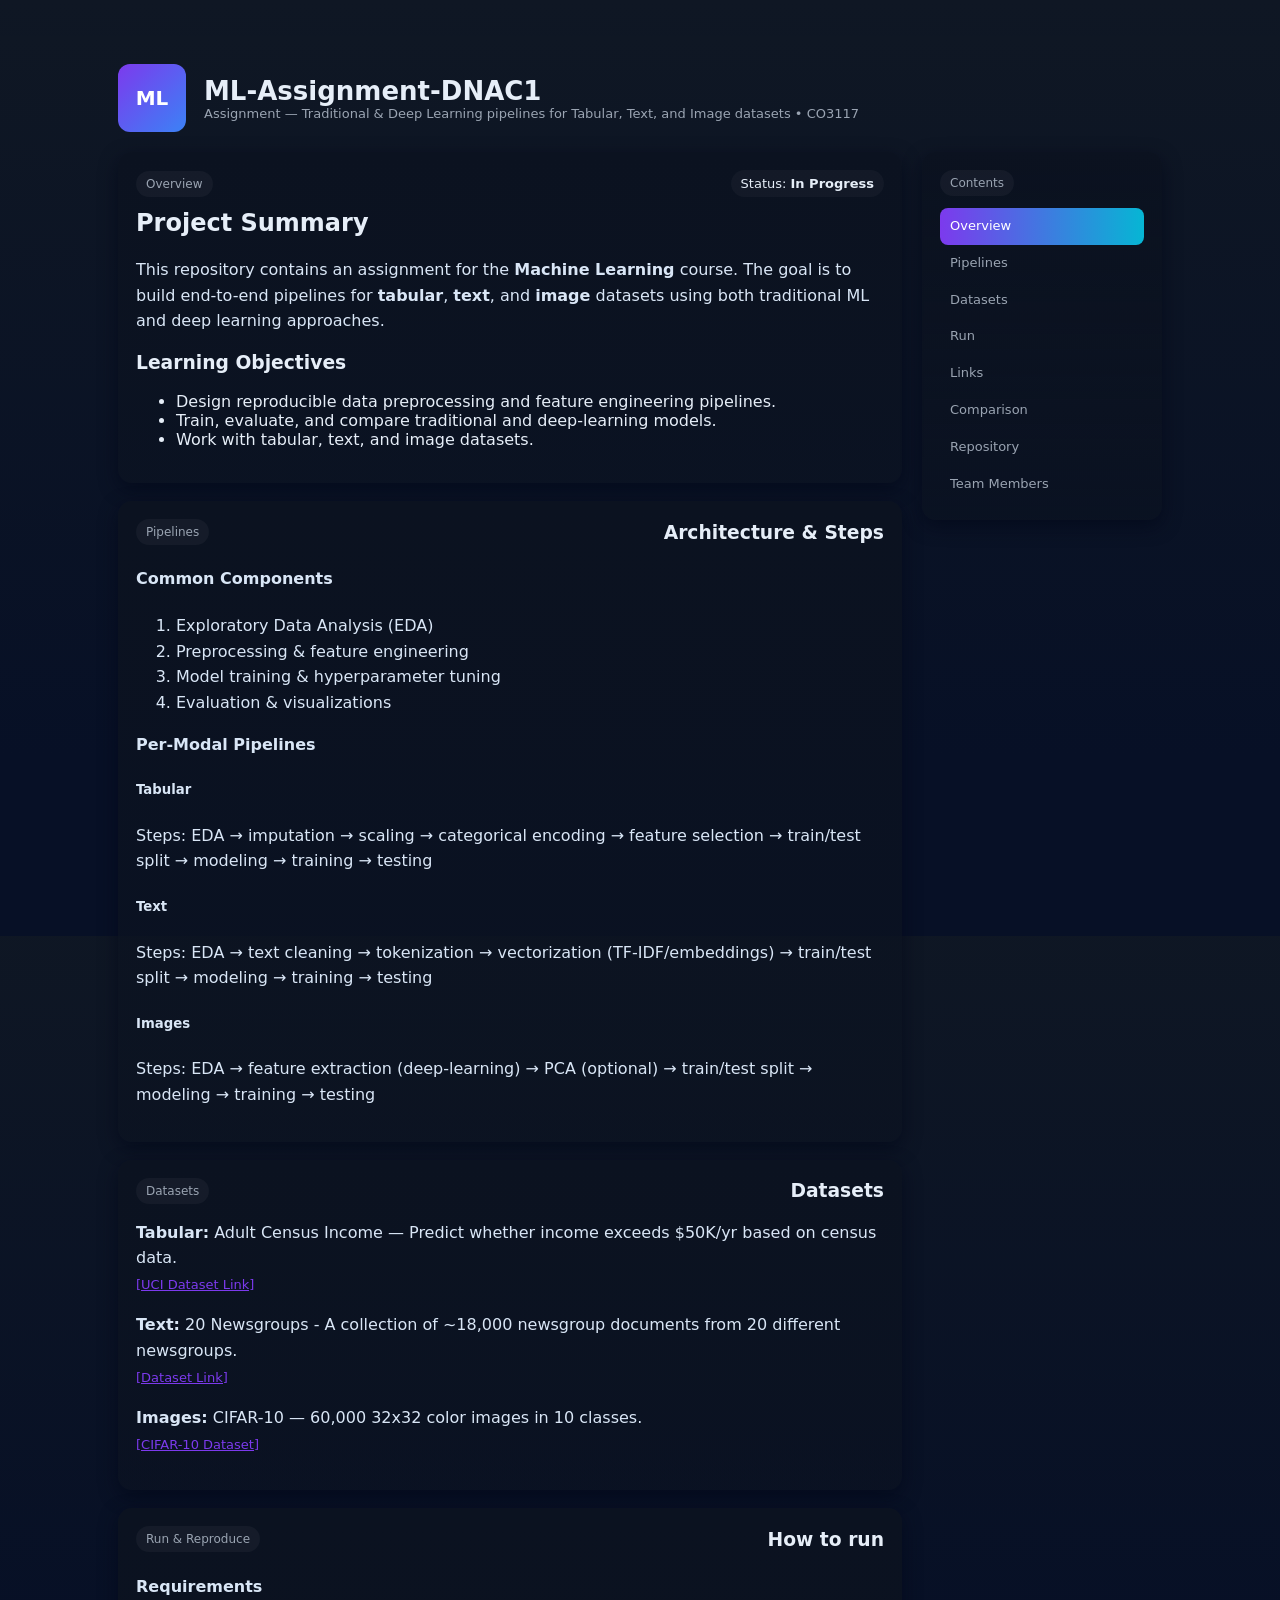
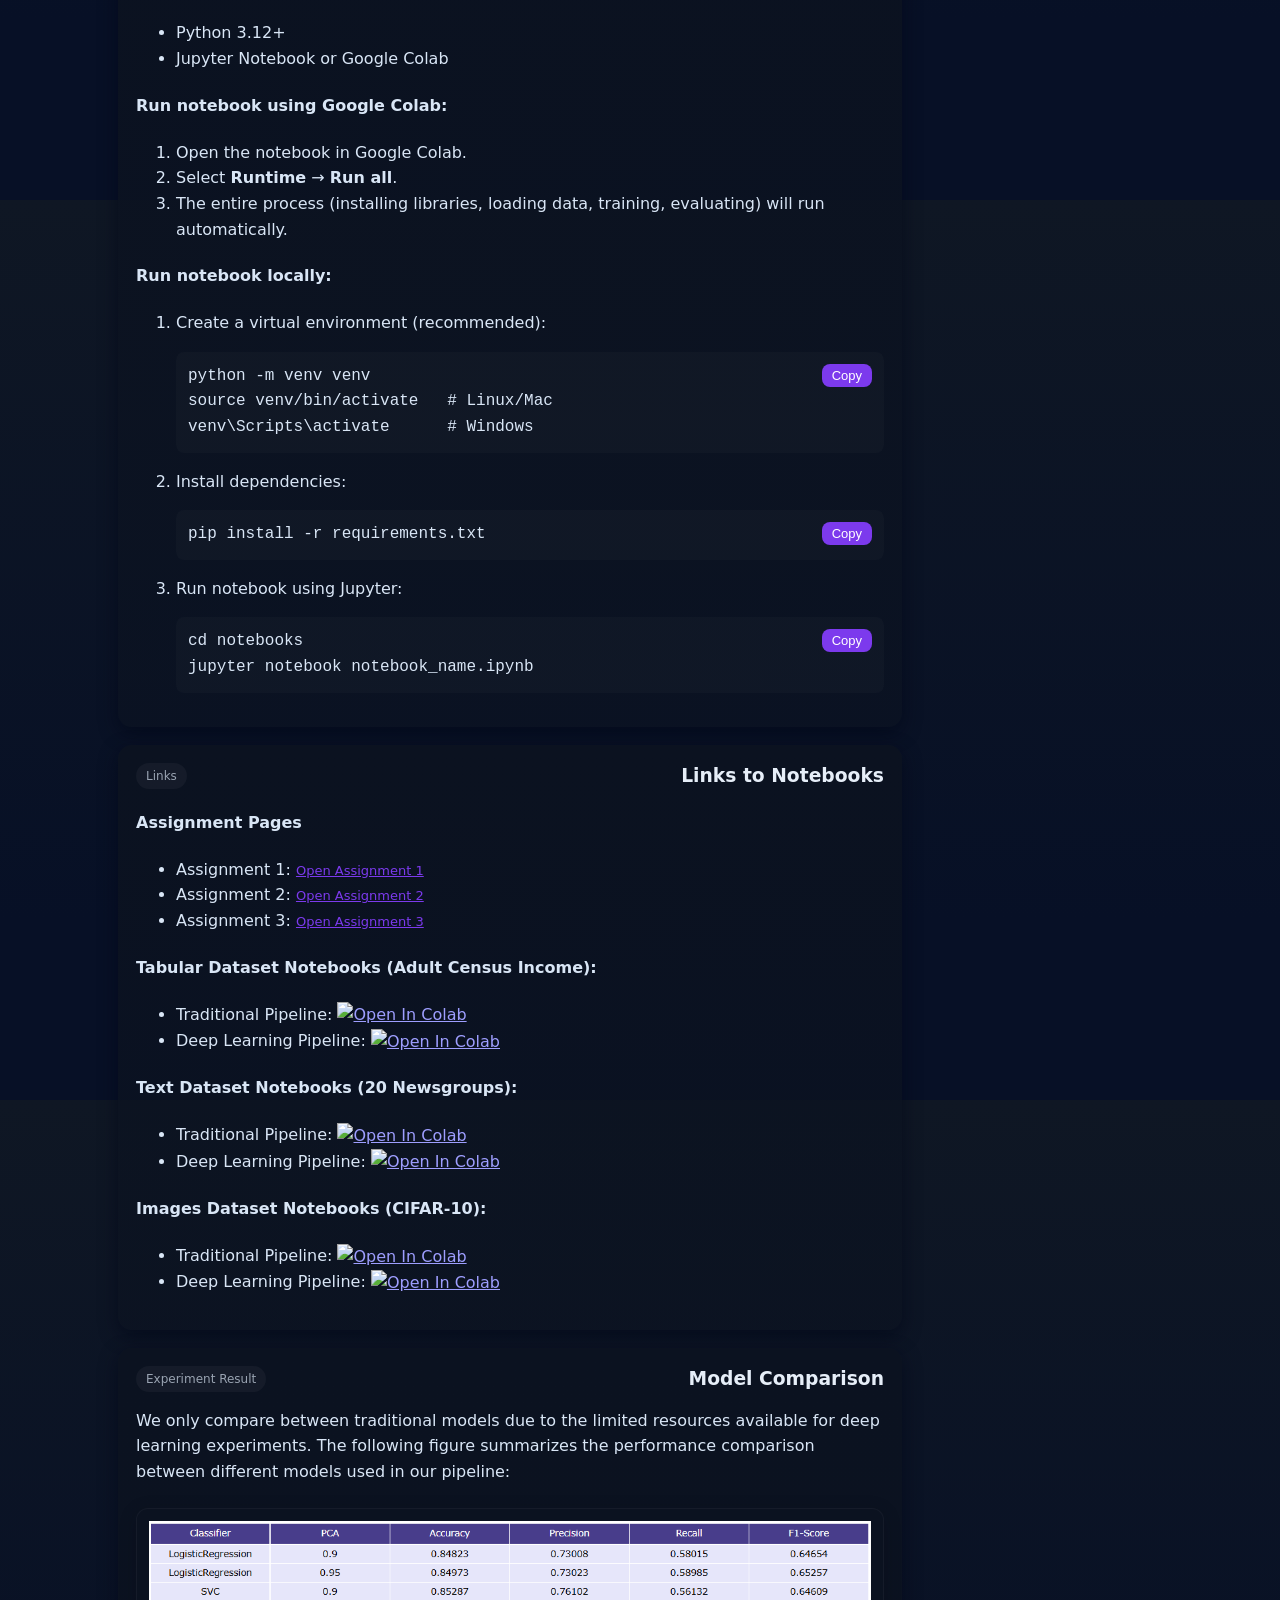
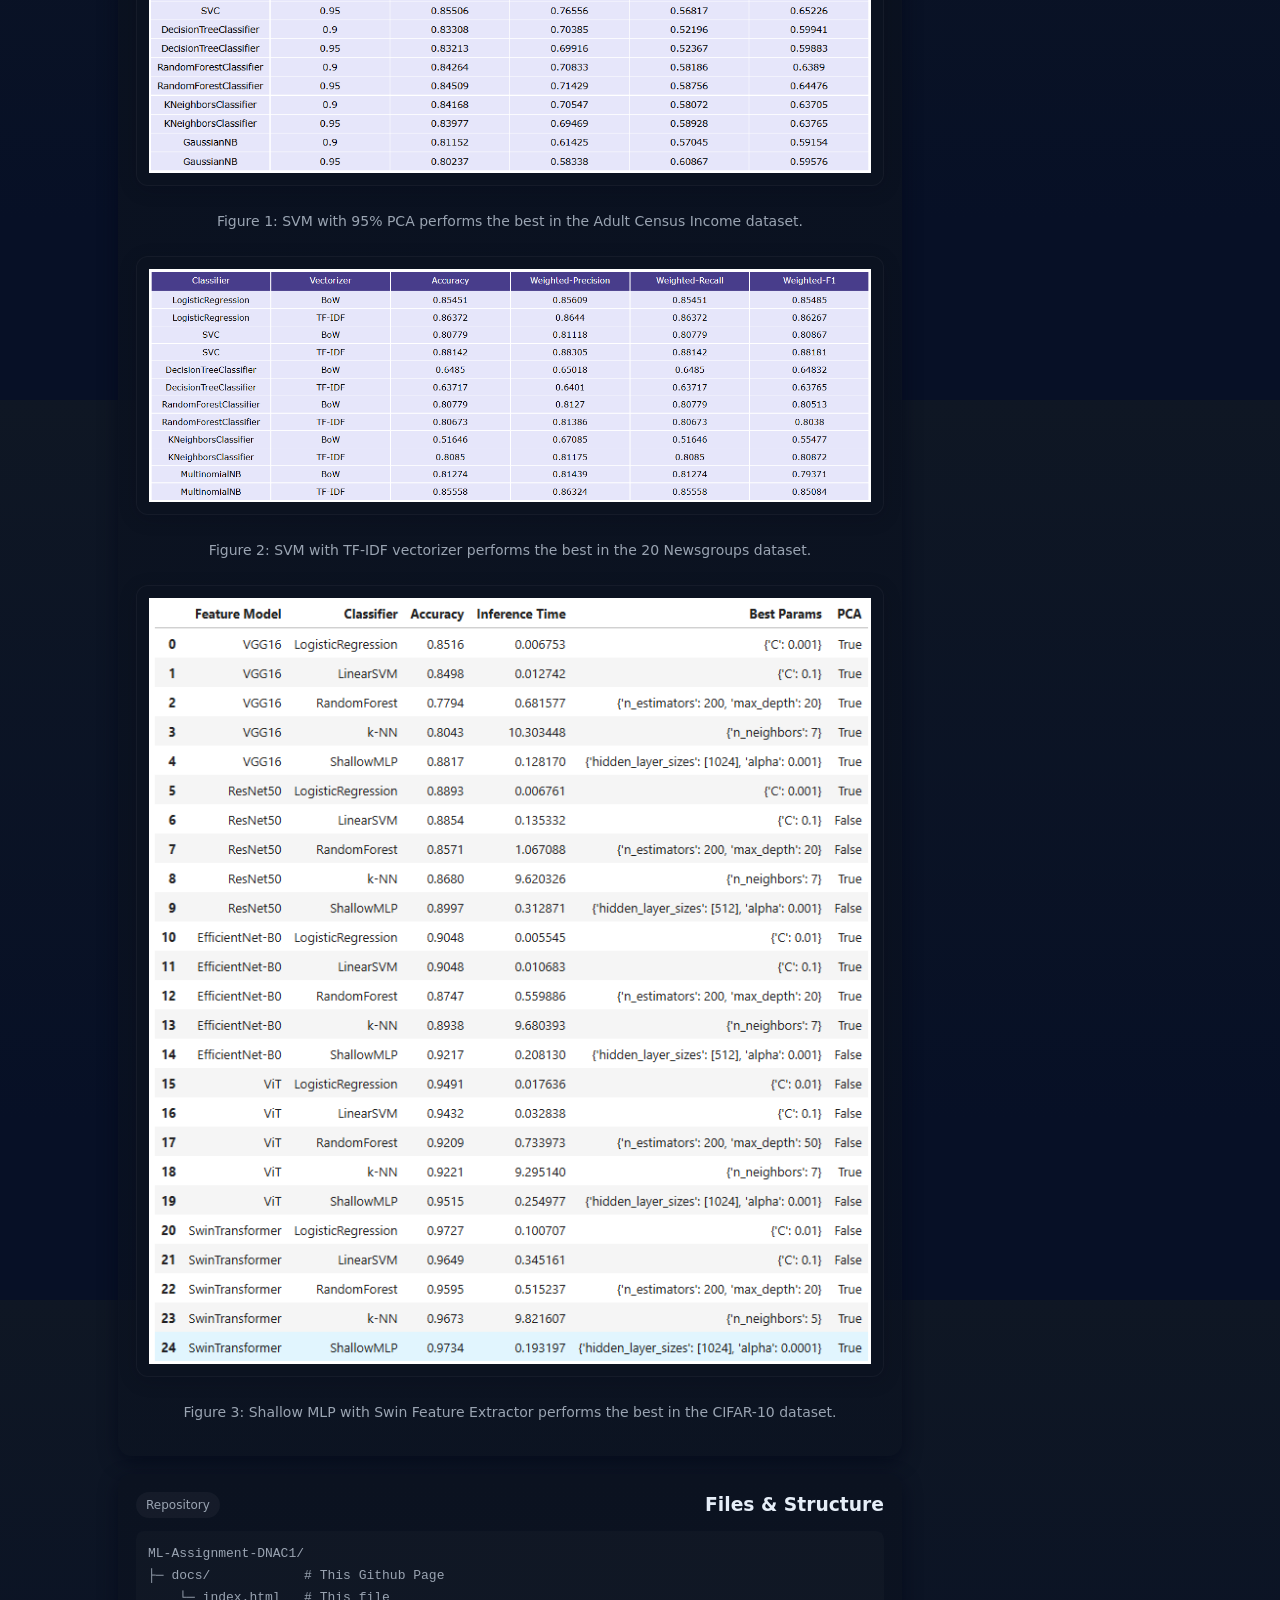
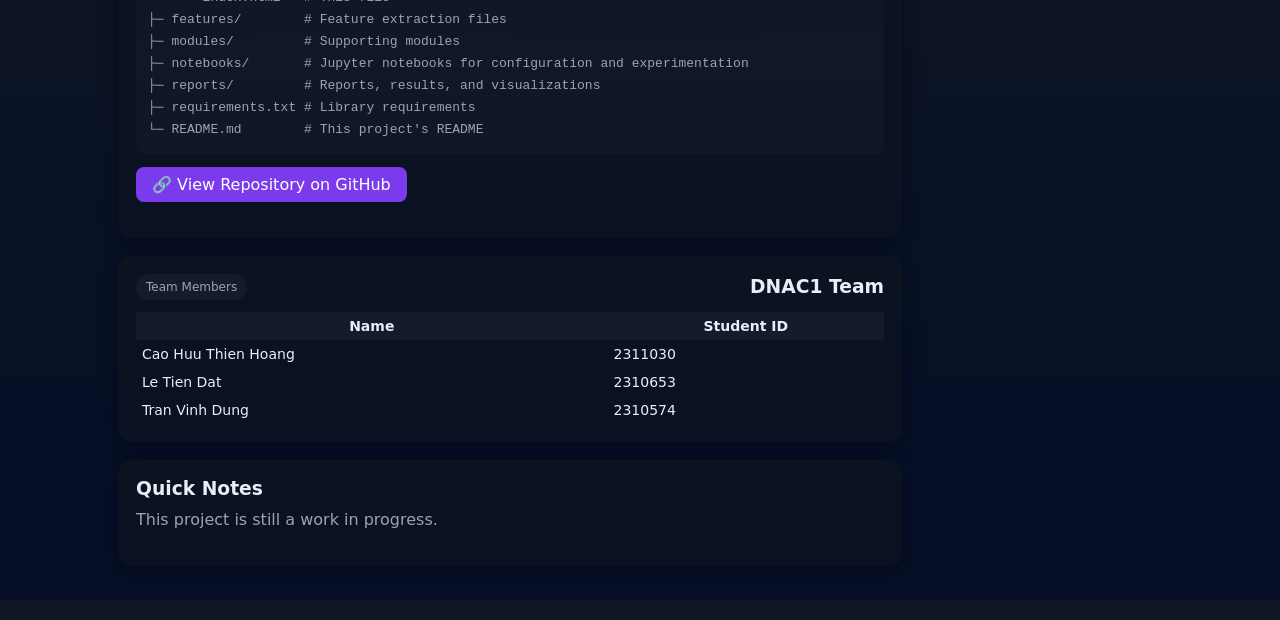
==== docs/index.html @ a983797c "add 3 pages" ====
<!doctype html>
<html lang="en">

<head>
  <meta charset="utf-8" />
  <meta name="viewport" content="width=device-width, initial-scale=1" />
  <meta name="description"
    content="GitHub Page for ML Assignment: traditional & deep learning pipelines for tabular, text, and image data." />
  <title>ML-Assignment-DNAC1 — ML Pipelines Assignment</title>
  <link rel="icon" href="logo.ico">
  <style>
    :root {
      --bg: #0f1724;
      --card: #0b1220;
      --muted: #9aa4b2;
      --accent: #7c3aed;
      --glass: rgba(255, 255, 255, 0.04);
      --max-width: 1100px;
      --radius: 14px;
      --mono: ui-monospace, SFMono-Regular, Menlo, Monaco, 'Roboto Mono', 'Courier New', monospace;
      color-scheme: dark;
    }

    * {
      box-sizing: border-box
    }

    html,
    body {
      height: 100%;
      margin: 0;
      font-family: Inter, ui-sans-serif, system-ui, -apple-system, 'Segoe UI', Roboto, 'Helvetica Neue', Arial;
      background: linear-gradient(180deg, var(--bg), #071026 80%);
      color: #e6eef8
    }

    .container {
      max-width: var(--max-width);
      margin: 36px auto;
      padding: 28px
    }

    header {
      display: flex;
      gap: 18px;
      align-items: center
    }

    .logo {
      width: 68px;
      height: 68px;
      border-radius: 12px;
      background: linear-gradient(135deg, var(--accent), #3b82f6);
      display: grid;
      place-items: center;
      font-weight: 700;
      font-size: 20px;
      color: white
    }

    h1 {
      margin: 0;
      font-size: 26px
    }

    .meta {
      color: var(--muted);
      font-size: 13px
    }

    .grid {
      display: grid;
      grid-template-columns: 1fr 240px;
      gap: 20px;
      margin-top: 20px
    }

    .card {
      background: linear-gradient(180deg, var(--card), rgba(11, 18, 32, 0.6));
      padding: 18px;
      border-radius: var(--radius);
      box-shadow: 0 6px 18px rgba(2, 6, 23, 0.6);
    }

    .section-title {
      display: flex;
      justify-content: space-between;
      align-items: center;
      margin-bottom: 12px
    }

    .pill {
      background: var(--glass);
      padding: 6px 10px;
      border-radius: 999px;
      font-size: 12px;
      color: var(--muted)
    }

    .readme {
      line-height: 1.6;
      color: #d9e6f6
    }

    code,
    pre {
      font-family: var(--mono);
      background: rgba(255, 255, 255, 0.02);
      padding: 6px;
      border-radius: 8px
    }

    pre {
      padding: 12px;
      overflow: auto
    }

    nav ul {
      list-style: none;
      padding: 0;
      margin: 0;
      display: flex;
      gap: 8px;
      flex-wrap: wrap
    }

    nav a {
      color: var(--muted);
      text-decoration: none;
      font-size: 13px;
      padding: 6px 10px;
      border-radius: 8px
    }

    nav a:hover {
      background: var(--glass);
      color: #fff
    }

    .badge {
      display: inline-block;
      padding: 6px 10px;
      border-radius: 999px;
      background: rgba(255, 255, 255, 0.03);
      font-size: 13px
    }

    .sidebar .block {
      margin-bottom: 12px
    }

    .file-tree {
      font-family: var(--mono);
      font-size: 13px;
      color: var(--muted);
      line-height: 1.7
    }

    /* Table of contents (TOC) in sidebar */
    /* TOC positioning and styling */
    html {
      scroll-behavior: smooth;
    }

    .toc-card {
      position: sticky;
      top: 28px
    }

    .toc-toggle {
      display: none;
      background: transparent;
      border: none;
      color: var(--muted);
      font-size: 13px;
      cursor: pointer
    }

    .toc-nav ul {
      list-style: none;
      padding: 0;
      margin: 0;
      display: block
    }

    .toc-nav a {
      display: block;
      color: var(--muted);
      text-decoration: none;
      font-size: 13px;
      padding: 8px 10px;
      border-radius: 8px
    }

    .toc-nav a:hover {
      background: var(--glass);
      color: #fff
    }

    .toc-nav a.active {
      color: #fff;
      background: linear-gradient(90deg, var(--accent), #06b6d4);
    }

    .toc-card.collapsed .toc-nav ul {
      display: none
    }

    .hero-stats {
      display: flex;
      gap: 12px;
      margin-top: 12px
    }

    .stat {
      background: rgba(255, 255, 255, 0.02);
      padding: 8px 12px;
      border-radius: 12px
    }

    footer {
      margin-top: 26px;
      color: var(--muted);
      font-size: 13px;
      text-align: center
    }

    /* Responsiveness */
    @media (max-width:920px) {
      .grid {
        grid-template-columns: 1fr;
      }

      .logo {
        width: 56px;
        height: 56px
      }

      /* Make TOC flow with content on small screens and enable toggle */
      .toc-card {
        position: static;
        top: auto;
        margin-bottom: 12px
      }

      .toc-toggle {
        display: inline-block
      }

      .toc-card.collapsed .toc-nav ul {
        display: none
      }
    }

    /* small util */
    .muted {
      color: var(--muted)
    }

    .mono {
      font-family: var(--mono)
    }

    .btn {
      background: linear-gradient(90deg, var(--accent), #06b6d4);
      border: none;
      padding: 8px 12px;
      border-radius: 10px;
      color: white;
      cursor: pointer
    }

    .btn.ghost {
      background: transparent;
      border: 1px solid rgba(255, 255, 255, 0.06)
    }
  </style>
</head>

<body>
  <div class="container">
    <header>
      <div class="logo">ML</div>
      <div>
        <h1>ML-Assignment-DNAC1</h1>
        <div class="meta">Assignment — Traditional & Deep Learning pipelines for Tabular, Text, and Image datasets •
          <span class="muted">CO3117</span>
        </div>
      </div>
      <!-- Header nav removed; Table of Contents moved to the right sidebar as a sticky card -->
    </header>

    <main class="grid">
      <!-- left column removed; TOC will be on the right -->

      <div>
        <section id="overview" class="card">
          <div class="section-title">
            <div class="pill">Overview</div>
            <div class="badge">Status: <strong>In Progress</strong></div>
          </div>

          <h2 style="margin-top:8px">Project Summary</h2>
          <p class="readme">This repository contains an assignment for the <strong>Machine Learning</strong> course. The
            goal is to build end-to-end pipelines for <strong>tabular</strong>, <strong>text</strong>, and
            <strong>image</strong> datasets using both traditional ML and deep learning approaches.
          </p>

          <div style="margin-top:14px">
            <h3>Learning Objectives</h3>
            <ul>
              <li>Design reproducible data preprocessing and feature engineering pipelines.</li>
              <li>Train, evaluate, and compare traditional and deep-learning models.</li>
              <li>Work with tabular, text, and image datasets.</li>
            </ul>
          </div>
        </section>

        <section id="pipelines" class="card" style="margin-top:18px">
          <div class="section-title">
            <div class="pill">Pipelines</div>
            <h3 style="margin:0">Architecture & Steps</h3>
          </div>

          <div class="readme">
            <h4>Common Components</h4>
            <ol>
              <li>Exploratory Data Analysis (EDA)</li>
              <li>Preprocessing & feature engineering</li>
              <li>Model training & hyperparameter tuning</li>
              <li>Evaluation & visualizations</li>
            </ol>

            <h4 style="margin-top:12px">Per-Modal Pipelines</h4>
            <h5>Tabular</h5>
            <p>Steps: EDA → imputation → scaling → categorical encoding → feature selection → train/test split →
              modeling → training → testing</p>

            <h5>Text</h5>
            <p>Steps: EDA → text cleaning → tokenization → vectorization (TF-IDF/embeddings) → train/test split →
              modeling → training → testing</p>

            <h5>Images</h5>
            <p>Steps: EDA → feature extraction (deep-learning) → PCA (optional) → train/test split → modeling → training
              → testing</p>
          </div>
        </section>

        <section id="datasets" class="card" style="margin-top:18px">
          <div class="section-title">
            <div class="pill">Datasets</div>
            <h3 style="margin:0">Datasets</h3>
          </div>
          <div class="readme">
            <p><strong>Tabular:</strong> Adult Census Income — Predict whether income exceeds $50K/yr based on census
              data.
              <br>
              <a href="https://archive.ics.uci.edu/ml/datasets/adult" target="_blank" rel="noopener"
                style="color:var(--accent);text-decoration:underline;font-size:13px;">
                [UCI Dataset Link]
              </a>
            </p>
            <p><strong>Text:</strong> 20 Newsgroups - A collection of ~18,000 newsgroup documents from 20 different
              newsgroups.
              <br>
              <a href="http://qwone.com/~jason/20Newsgroups/" target="_blank" rel="noopener"
                style="color:var(--accent);text-decoration:underline;font-size:13px;">
                [Dataset Link]
              </a>
            </p>
            <p><strong>Images:</strong> CIFAR-10 — 60,000 32x32 color images in 10 classes.
              <br>
              <a href="https://www.cs.toronto.edu/~kriz/cifar.html" target="_blank" rel="noopener"
                style="color:var(--accent);text-decoration:underline;font-size:13px;">
                [CIFAR-10 Dataset]
              </a>
            </p>
          </div>
        </section>

        <section id="usage" class="card" style="margin-top:18px">
          <div class="section-title">
            <div class="pill">Run & Reproduce</div>
            <h3 style="margin:0">How to run</h3>
          </div>
          <div class="readme">
            <h4>Requirements</h4>
            <ul>
              <li>Python 3.12+</li>
              <li>Jupyter Notebook or Google Colab</li>
            </ul>

            <h4>Run notebook using Google Colab:</h4>
            <ol>
              <li>Open the notebook in Google Colab.</li>
              <li>Select <strong>Runtime</strong> → <strong>Run all</strong>.</li>
              <li>The entire process (installing libraries, loading data, training, evaluating) will run automatically.
              </li>
            </ol>
            <h4>Run notebook locally:</h4>
            <ol>
              <li>Create a virtual environment (recommended):
                <pre>python -m venv venv
source venv/bin/activate   # Linux/Mac
venv\Scripts\activate      # Windows
</pre>
              </li>
              <li>Install dependencies:
                <pre>pip install -r requirements.txt
</pre>
              </li>
              <li>Run notebook using Jupyter:
                <pre>cd notebooks
jupyter notebook notebook_name.ipynb
</pre>
              </li>
            </ol>
          </div>
        </section>

        <section id="links" class="card" style="margin-top:18px">
          <div class="section-title">
            <div class="pill">Links</div>
            <h3 style="margin:0">Links to Notebooks</h3>
          </div>
          <div class="readme">
            <h4>Assignment Pages</h4>
            <ul>
              <li>
                Assignment 1:
                <a href="assignment1.html" target="_blank" rel="noopener"
                  style="color:var(--accent);text-decoration:underline;font-size:13px;">Open Assignment 1</a>
              </li>
              <li>
                Assignment 2:
                <a href="assignment2.html" target="_blank" rel="noopener"
                  style="color:var(--accent);text-decoration:underline;font-size:13px;">Open Assignment 2</a>
              </li>
              <li>
                Assignment 3:
                <a href="assignment3.html" target="_blank" rel="noopener"
                  style="color:var(--accent);text-decoration:underline;font-size:13px;">Open Assignment 3</a>
              </li>
            </ul>

            <h4>Tabular Dataset Notebooks (Adult Census Income):</h4>
            <ul>
              <li>
                Traditional Pipeline:
                <a href="https://colab.research.google.com/github/broistg/ML-Assignment-DNAC1/blob/main/notebooks/BTL1_traditional.ipynb"
                  target="_blank" rel="noopener">
                  <img src="https://colab.research.google.com/assets/colab-badge.svg" alt="Open In Colab"
                    style="vertical-align:middle;">
                </a>
              </li>
              <li>
                Deep Learning Pipeline:
                <a href="https://colab.research.google.com/github/broistg/ML-Assignment-DNAC1/blob/main/notebooks/BTL1_deep_learning.ipynb"
                  target="_blank" rel="noopener">
                  <img src="https://colab.research.google.com/assets/colab-badge.svg" alt="Open In Colab"
                    style="vertical-align:middle;">
                </a>
              </li>
            </ul>
            <h4>Text Dataset Notebooks (20 Newsgroups):</h4>
            <ul>
              <li>
                Traditional Pipeline:
                <a href="https://colab.research.google.com/github/broistg/ML-Assignment-DNAC1/blob/main/notebooks/BTL2_traditional.ipynb"
                  target="_blank" rel="noopener">
                  <img src="https://colab.research.google.com/assets/colab-badge.svg" alt="Open In Colab"
                    style="vertical-align:middle;">
                </a>
              </li>
              <li>
                Deep Learning Pipeline:
                <a href="https://colab.research.google.com/github/broistg/ML-Assignment-DNAC1/blob/main/notebooks/BTL2_deep_learning.ipynb"
                  target="_blank" rel="noopener">
                  <img src="https://colab.research.google.com/assets/colab-badge.svg" alt="Open In Colab"
                    style="vertical-align:middle;">
                </a>
              </li>
            </ul>
            <h4>Images Dataset Notebooks (CIFAR-10):</h4>
            <ul>
              <li>
                Traditional Pipeline:
                <a href="https://colab.research.google.com/github/broistg/ML-Assignment-DNAC1/blob/main/notebooks/BTL3_traditional.ipynb"
                  target="_blank" rel="noopener">
                  <img src="https://colab.research.google.com/assets/colab-badge.svg" alt="Open In Colab"
                    style="vertical-align:middle;">
                </a>
              </li>
              <li>
                Deep Learning Pipeline:
                <a href="https://colab.research.google.com/github/broistg/ML-Assignment-DNAC1/blob/main/notebooks/BTL3_deep_learning.ipynb"
                  target="_blank" rel="noopener">
                  <img src="https://colab.research.google.com/assets/colab-badge.svg" alt="Open In Colab"
                    style="vertical-align:middle;">
                </a>
              </li>
            </ul>
          </div>
        </section>

        <section id="experiment-result" class="card" style="margin-top:18px">
          <div class="section-title">
            <div class="pill">Experiment Result</div>
            <h3 style="margin:0">Model Comparison</h3>
          </div>
          <div class="readme">
            <p>We only compare between traditional models due to the limited resources available for deep learning
              experiments. The following figure summarizes the performance comparison between different models used in
              our pipeline:</p>
            <div style="display:flex;justify-content:center;align-items:center;margin:24px 0;">
              <img src="compare_model_1.png" alt="Model Comparison 1"
                style="max-width:100%;height:auto;border-radius:12px;box-shadow:0 4px 18px rgba(2,6,23,0.18);border:1px solid var(--glass);background:var(--card);padding:12px;">
            </div>
            <p style="text-align:center;color:var(--muted);font-size:14px;">Figure 1: SVM with 95% PCA performs the best
              in the Adult Census Income dataset.</p>
            <div style="display:flex;justify-content:center;align-items:center;margin:24px 0;">
              <img src="compare_model_2.png" alt="Model Comparison 2"
                style="max-width:100%;height:auto;border-radius:12px;box-shadow:0 4px 18px rgba(2,6,23,0.18);border:1px solid var(--glass);background:var(--card);padding:12px;">
            </div>
            <p style="text-align:center;color:var(--muted);font-size:14px;">Figure 2: SVM with TF-IDF vectorizer
              performs the best in the 20 Newsgroups dataset.</p>
            <div style="display:flex;justify-content:center;align-items:center;margin:24px 0;">
              <img src="compare_model_3.png" alt="Model Comparison 3"
                style="max-width:100%;height:auto;border-radius:12px;box-shadow:0 4px 18px rgba(2,6,23,0.18);border:1px solid var(--glass);background:var(--card);padding:12px;">
            </div>
            <p style="text-align:center;color:var(--muted);font-size:14px;">Figure 3: Shallow MLP with Swin Feature
              Extractor performs the best in the CIFAR-10 dataset.</p>
          </div>
        </section>

        <!-- Repository (moved from sidebar) -->
        <section id="repository" class="card" style="margin-top:18px">
          <div class="section-title">
            <div class="pill">Repository</div>
            <h3 style="margin:0">Files & Structure</h3>
          </div>
          <div class="file-tree mono readme">
            <pre>
ML-Assignment-DNAC1/
├─ docs/            # This Github Page
    └─ index.html   # This file
├─ features/        # Feature extraction files
├─ modules/         # Supporting modules
├─ notebooks/       # Jupyter notebooks for configuration and experimentation
├─ reports/         # Reports, results, and visualizations
├─ requirements.txt # Library requirements
└─ README.md        # This project's README
</pre>
          </div>
          <div style="margin-bottom:18px;">
            <a href="https://github.com/broistg/ML-Assignment-DNAC1" target="_blank" rel="noopener"
              style="display:inline-block;padding:8px 16px;background:var(--accent);color:white;border-radius:8px;text-decoration:none;font-weight:500;box-shadow:0 2px 8px rgba(2,6,23,0.12);">
              🔗 View Repository on GitHub
            </a>
          </div>
        </section>

        <section id="team-members" class="card" style="margin-top:18px">
          <div class="section-title">
            <div class="pill">Team Members</div>
            <h3 style="margin:0">DNAC1 Team</h3>
          </div>
          <table style="width:100%;font-size:14px;border-collapse:collapse;margin-top:8px">
            <thead>
              <tr style="background:var(--glass)">
                <th style="text-align:center;padding:6px">Name</th>
                <th style="text-align:center;padding:6px">Student ID</th>
              </tr>
            </thead>
            <tbody>
              <tr>
                <td style="padding:6px">Cao Huu Thien Hoang</td>
                <td style="padding:6px">2311030</td>
              </tr>
              <tr>
                <td style="padding:6px">Le Tien Dat</td>
                <td style="padding:6px">2310653</td>
              </tr>
              <tr>
                <td style="padding:6px">Tran Vinh Dung</td>
                <td style="padding:6px">2310574</td>
              </tr>
            </tbody>
          </table>
        </section>
        <section class="card" style="margin-top:18px">
          <h3 style="margin:0">Quick Notes</h3>
          <p class="muted readme" style="margin-top:8px">This project is still a work in progress.</p>
        </section>

      </div>

      <!-- Right sidebar with TOC (moved inside the grid) -->
      <aside class="sidebar">
        <div class="card toc-card" id="tocCard">
          <div class="section-title">
            <div class="pill">Contents</div>
            <div style="display:flex;align-items:center;gap:8px">
              <button class="toc-toggle" id="tocToggle" aria-expanded="true" aria-controls="tocNav">☰</button>
            </div>
          </div>
          <nav class="toc-nav readme" id="tocNav" aria-label="Table of Contents">
            <ul>
              <li><a href="#overview">Overview</a></li>
              <li><a href="#pipelines">Pipelines</a></li>
              <li><a href="#datasets">Datasets</a></li>
              <li><a href="#usage">Run</a></li>
              <li><a href="#links">Links</a></li>
              <li><a href="#experiment-result">Comparison</a></li>
              <li><a href="#repository">Repository</a></li>
              <li><a href="#team-members">Team Members</a></li>
            </ul>
          </nav>
        </div>
      </aside>

    </main>

    <footer>
      <div class="muted"></div>
    </footer>
  </div>
</body>
<script>
  // --- Copy buttons for <pre> blocks (excluding file-tree) ---
  document.querySelectorAll('pre').forEach(pre => {
    if (pre.closest('.file-tree')) return; // skip file-tree

    const wrapper = document.createElement('div');
    wrapper.style.position = 'relative';
    pre.parentNode.insertBefore(wrapper, pre);
    wrapper.appendChild(pre);

    const btn = document.createElement('button');
    Object.assign(btn.style, {
      position: 'absolute', right: '12px', top: '12px', zIndex: '2',
      background: 'var(--accent)', color: 'white', border: 'none',
      padding: '4px 10px', borderRadius: '8px', cursor: 'pointer', fontSize: '13px'
    });
    btn.textContent = 'Copy';
    wrapper.appendChild(btn);

    btn.addEventListener('click', async () => {
      await navigator.clipboard.writeText(pre.innerText);
      btn.textContent = 'Copied!';
      setTimeout(() => (btn.textContent = 'Copy'), 1200);
    });
  });

  // --- Table of Contents (TOC) highlighting + smooth scroll ---
  (function () {
    const tocLinks = [...document.querySelectorAll('.toc-nav a')];
    const sections = tocLinks.map(a => document.getElementById(a.hash.slice(1))).filter(Boolean);

    if (!('IntersectionObserver' in window) || !sections.length) return;

    let lastScrollY = window.scrollY;
    const TOLERANCE = 40; // px leeway for upward scroll highlight
    const observer = new IntersectionObserver(updateActiveLink, {
      rootMargin: '0px 0px -40% 0px',
      threshold: [0, 0.1, 0.25, 0.5, 0.75, 1],
    });

    sections.forEach(s => observer.observe(s));

    function updateActiveLink() {
      const currentY = window.scrollY;
      const goingDown = currentY > lastScrollY;
      lastScrollY = currentY;

      const positions = sections.map(s => ({ el: s, top: s.getBoundingClientRect().top }));
      let chosen;

      if (goingDown) {
        const below = positions.filter(p => p.top >= 0);
        chosen = below.length
          ? below.reduce((a, b) => (a.top < b.top ? a : b)).el
          : positions.reduce((a, b) => (a.top > b.top ? a : b)).el;
      } else {
        const above = positions.filter(p => p.top <= TOLERANCE);
        chosen = above.length
          ? above.reduce((a, b) => (a.top > b.top ? a : b)).el
          : positions.reduce((a, b) => (a.top < b.top ? a : b)).el;
      }

      if (chosen) {
        const id = chosen.id;
        tocLinks.forEach(l => l.classList.toggle('active', l.hash === '#' + id));
      }
    }

    // --- Smooth scroll + history management ---
    tocLinks.forEach(link => {
      link.addEventListener('click', e => {
        const id = link.hash.slice(1);
        const target = document.getElementById(id);
        if (!target) return;

        e.preventDefault();
        history.pushState(null, '', '#' + id);

        target.scrollIntoView({ behavior: 'smooth', block: 'start' });
      });
    });

    // --- Handle back/forward navigation ---
    window.addEventListener('hashchange', () => {
      const target = document.getElementById(location.hash.slice(1));
      if (target) target.scrollIntoView({ behavior: 'smooth', block: 'start' });
    });

    // --- TOC toggle for mobile ---
    const tocCard = document.getElementById('tocCard');
    const tocToggle = document.getElementById('tocToggle');
    if (tocCard && tocToggle) {
      tocToggle.addEventListener('click', () => {
        tocCard.classList.toggle('collapsed');
        tocToggle.setAttribute('aria-expanded', !tocCard.classList.contains('collapsed'));
      });
    }
  })();
</script>

</html>
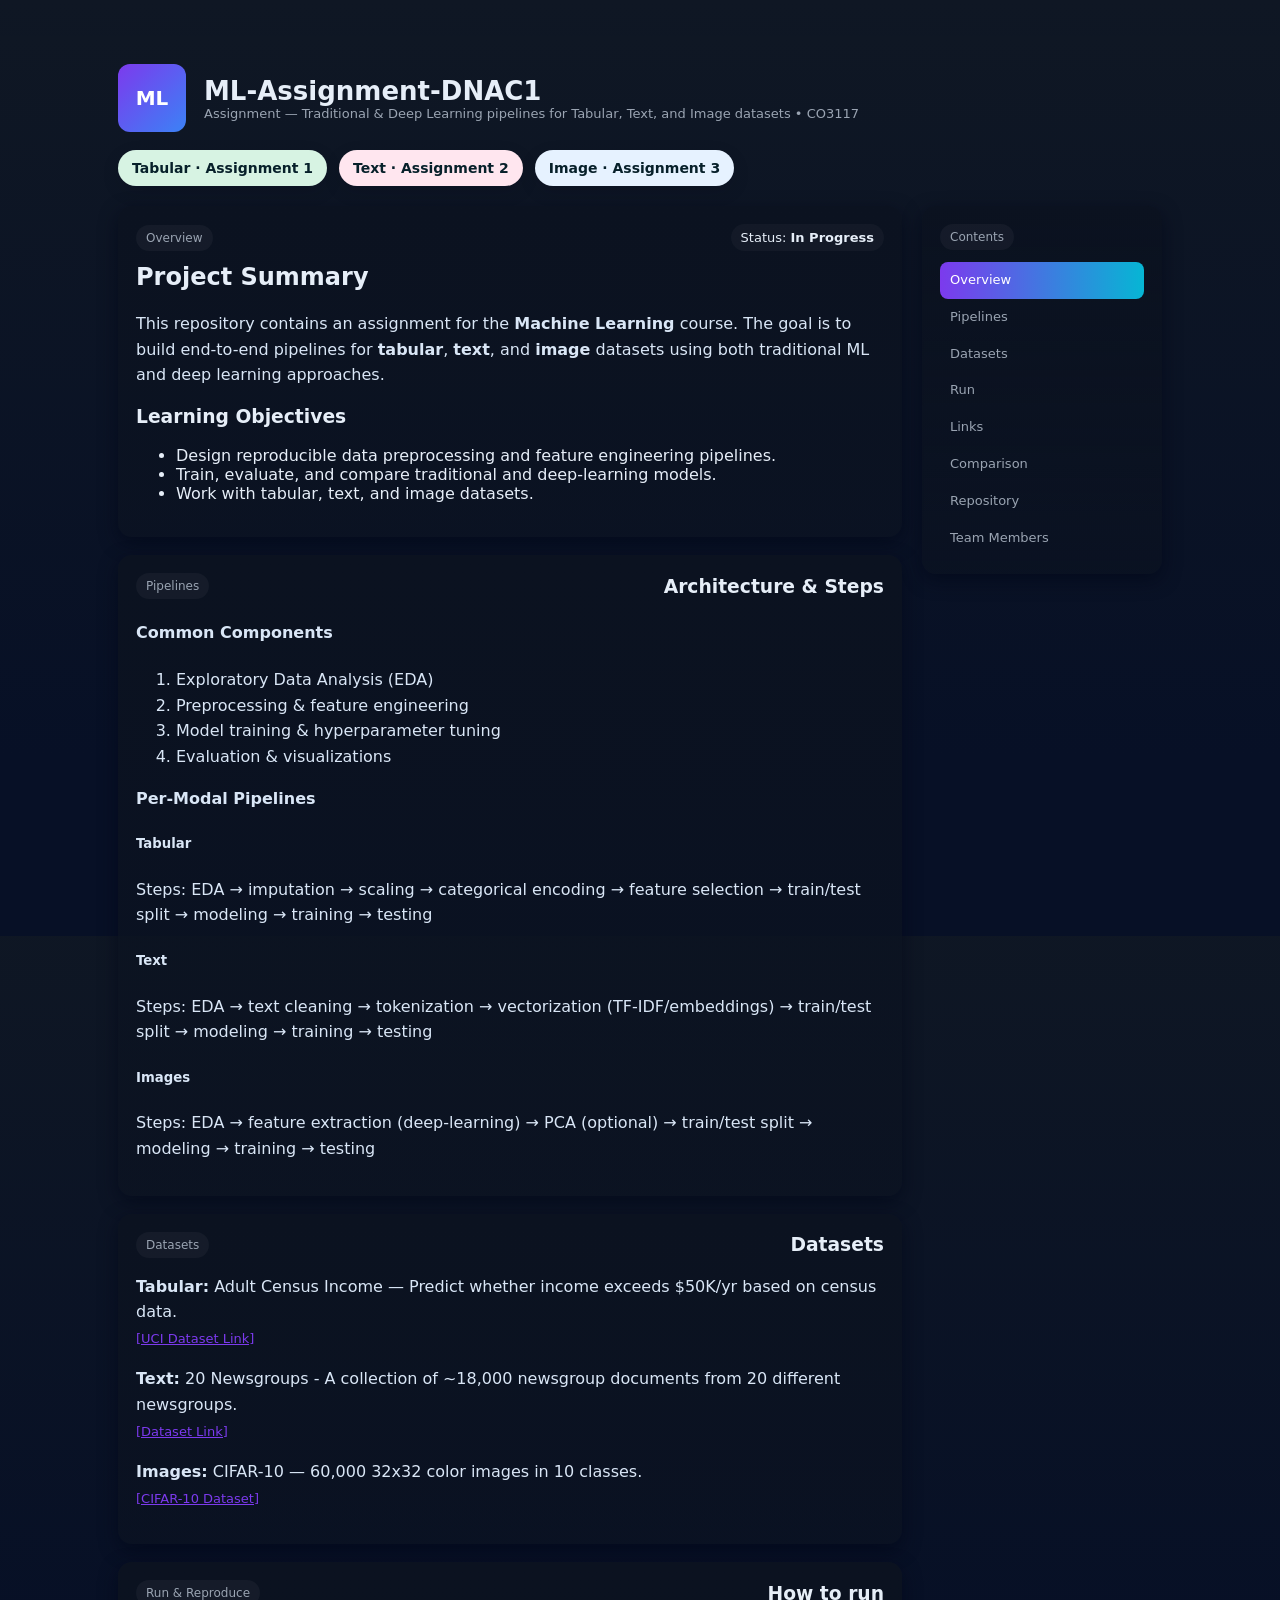
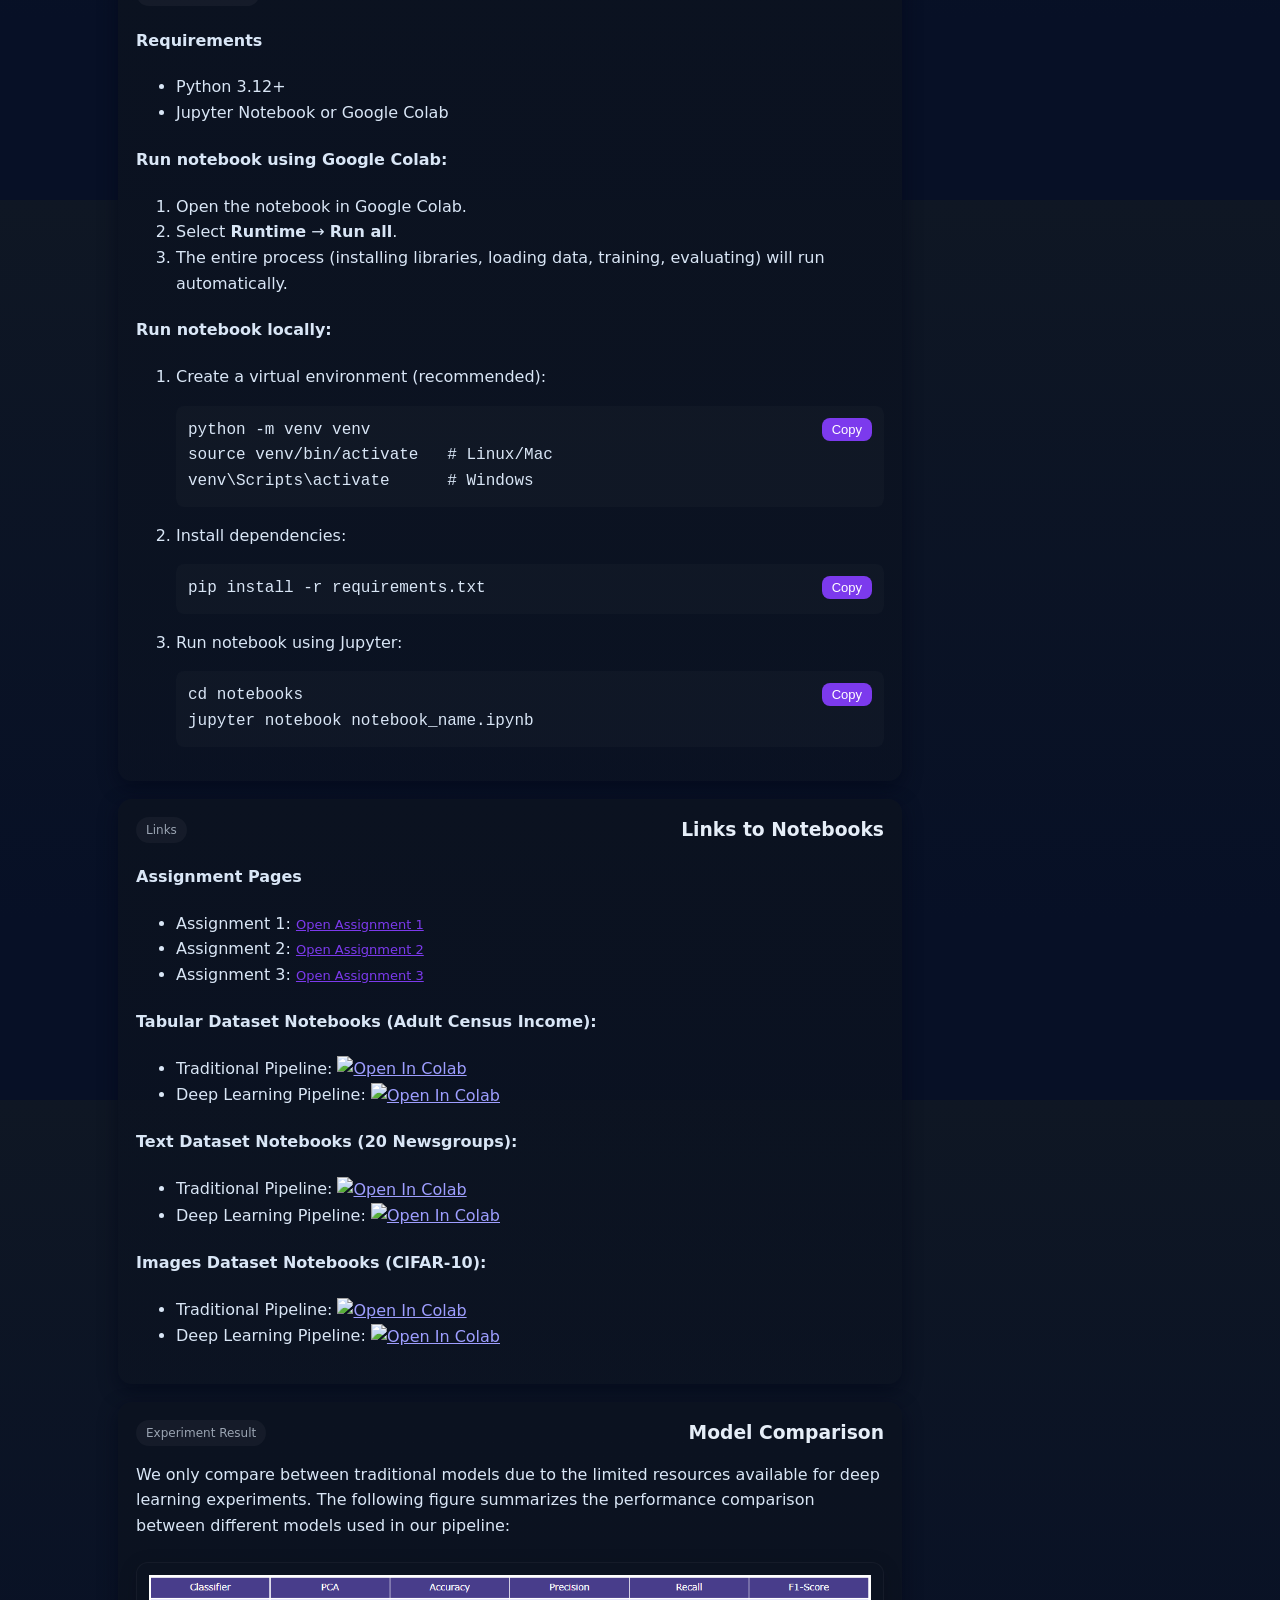
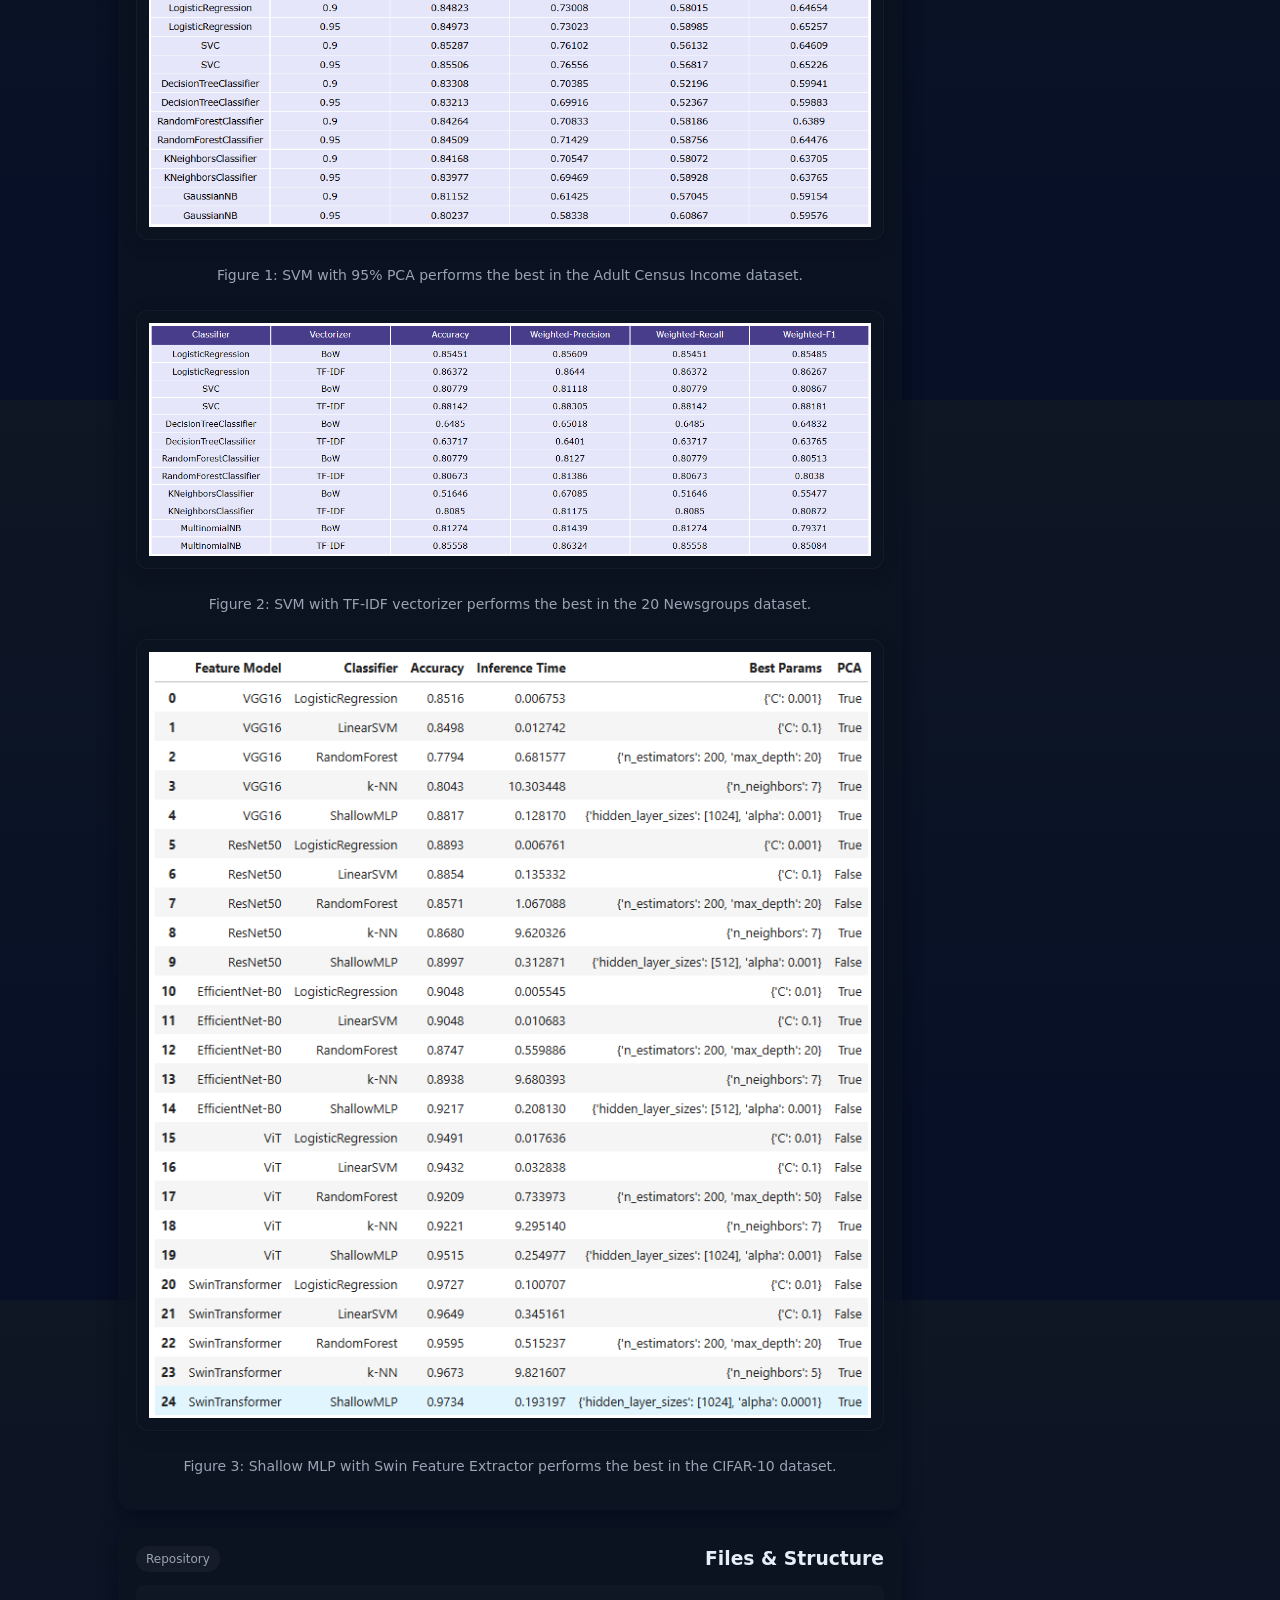
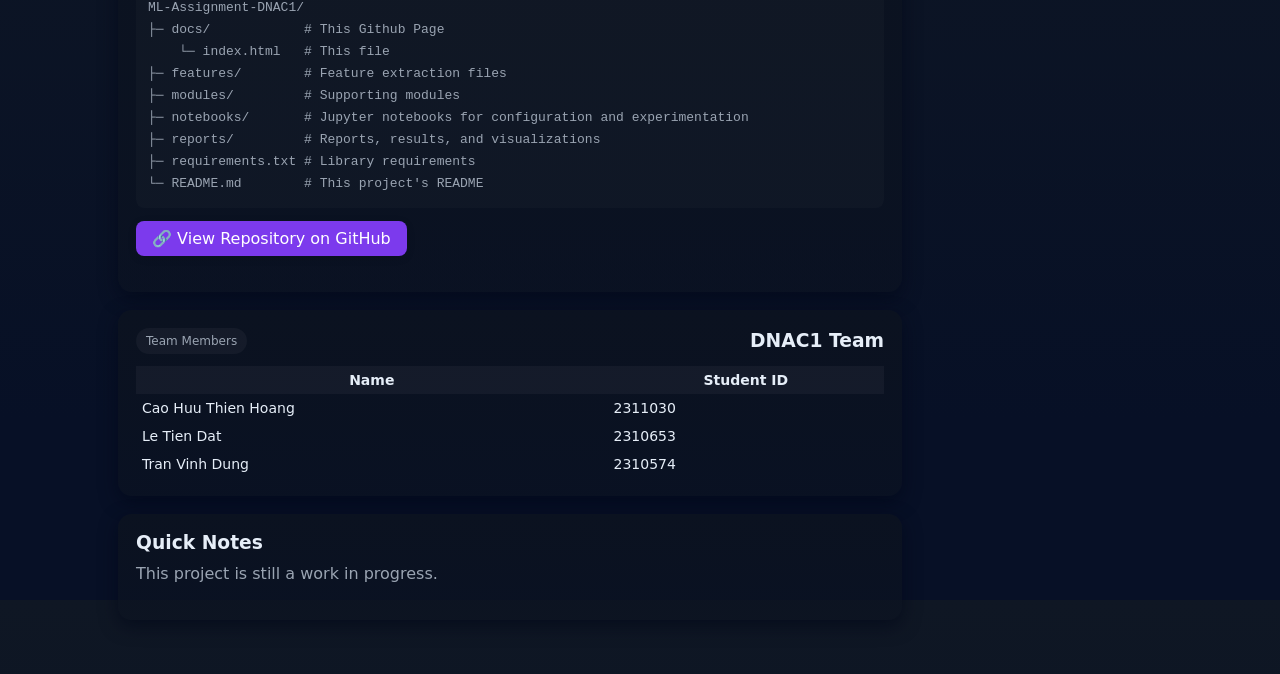
==== commit 21d210c9: "add butoon" ====
--- a/docs/index.html
+++ b/docs/index.html
@@ -274,6 +274,59 @@
       background: transparent;
       border: 1px solid rgba(255, 255, 255, 0.06)
     }
+
+    /* Assignment buttons (top of page) */
+    :root {
+      --pastel-tabular: #d7f3e3;
+      --pastel-text: #ffe6ef;
+      --pastel-image: #e6f2ff;
+      --assign-text: #07202a;
+    }
+
+    .assignments-row {
+      display: flex;
+      gap: 12px;
+      margin: 18px 0 6px 0;
+      flex-wrap: wrap;
+      align-items: center;
+    }
+
+    .assign-btn {
+      display: inline-flex;
+      align-items: center;
+      gap: 10px;
+      padding: 10px 14px;
+      border-radius: 999px;
+      text-decoration: none;
+      font-weight: 600;
+      font-size: 14px;
+      color: var(--assign-text);
+      box-shadow: 0 6px 18px rgba(2, 6, 23, 0.12);
+      transition: transform .12s ease, box-shadow .12s ease;
+    }
+
+    .assign-btn:hover {
+      transform: translateY(-3px);
+      box-shadow: 0 10px 22px rgba(2, 6, 23, 0.16);
+    }
+
+    .assign-btn--tabular {
+      background: var(--pastel-tabular);
+    }
+
+    .assign-btn--text {
+      background: var(--pastel-text);
+    }
+
+    .assign-btn--image {
+      background: var(--pastel-image);
+    }
+
+    @media (max-width:920px) {
+      .assignments-row {
+        justify-content: center;
+      }
+    }
   </style>
 </head>
 
@@ -289,6 +342,18 @@
       </div>
       <!-- Header nav removed; Table of Contents moved to the right sidebar as a sticky card -->
     </header>
+    <!-- Assignment quick-links: Tabular / Text / Image -->
+    <div class="assignments-row" role="navigation" aria-label="Assignment quick links">
+      <a class="assign-btn assign-btn--tabular" href="assignment1.html" title="Tabular — Assignment 1">
+        Tabular · Assignment 1
+      </a>
+      <a class="assign-btn assign-btn--text" href="assignment2.html" title="Text — Assignment 2">
+        Text · Assignment 2
+      </a>
+      <a class="assign-btn assign-btn--image" href="assignment3.html" title="Image — Assignment 3">
+        Image · Assignment 3
+      </a>
+    </div>
 
     <main class="grid">
       <!-- left column removed; TOC will be on the right -->
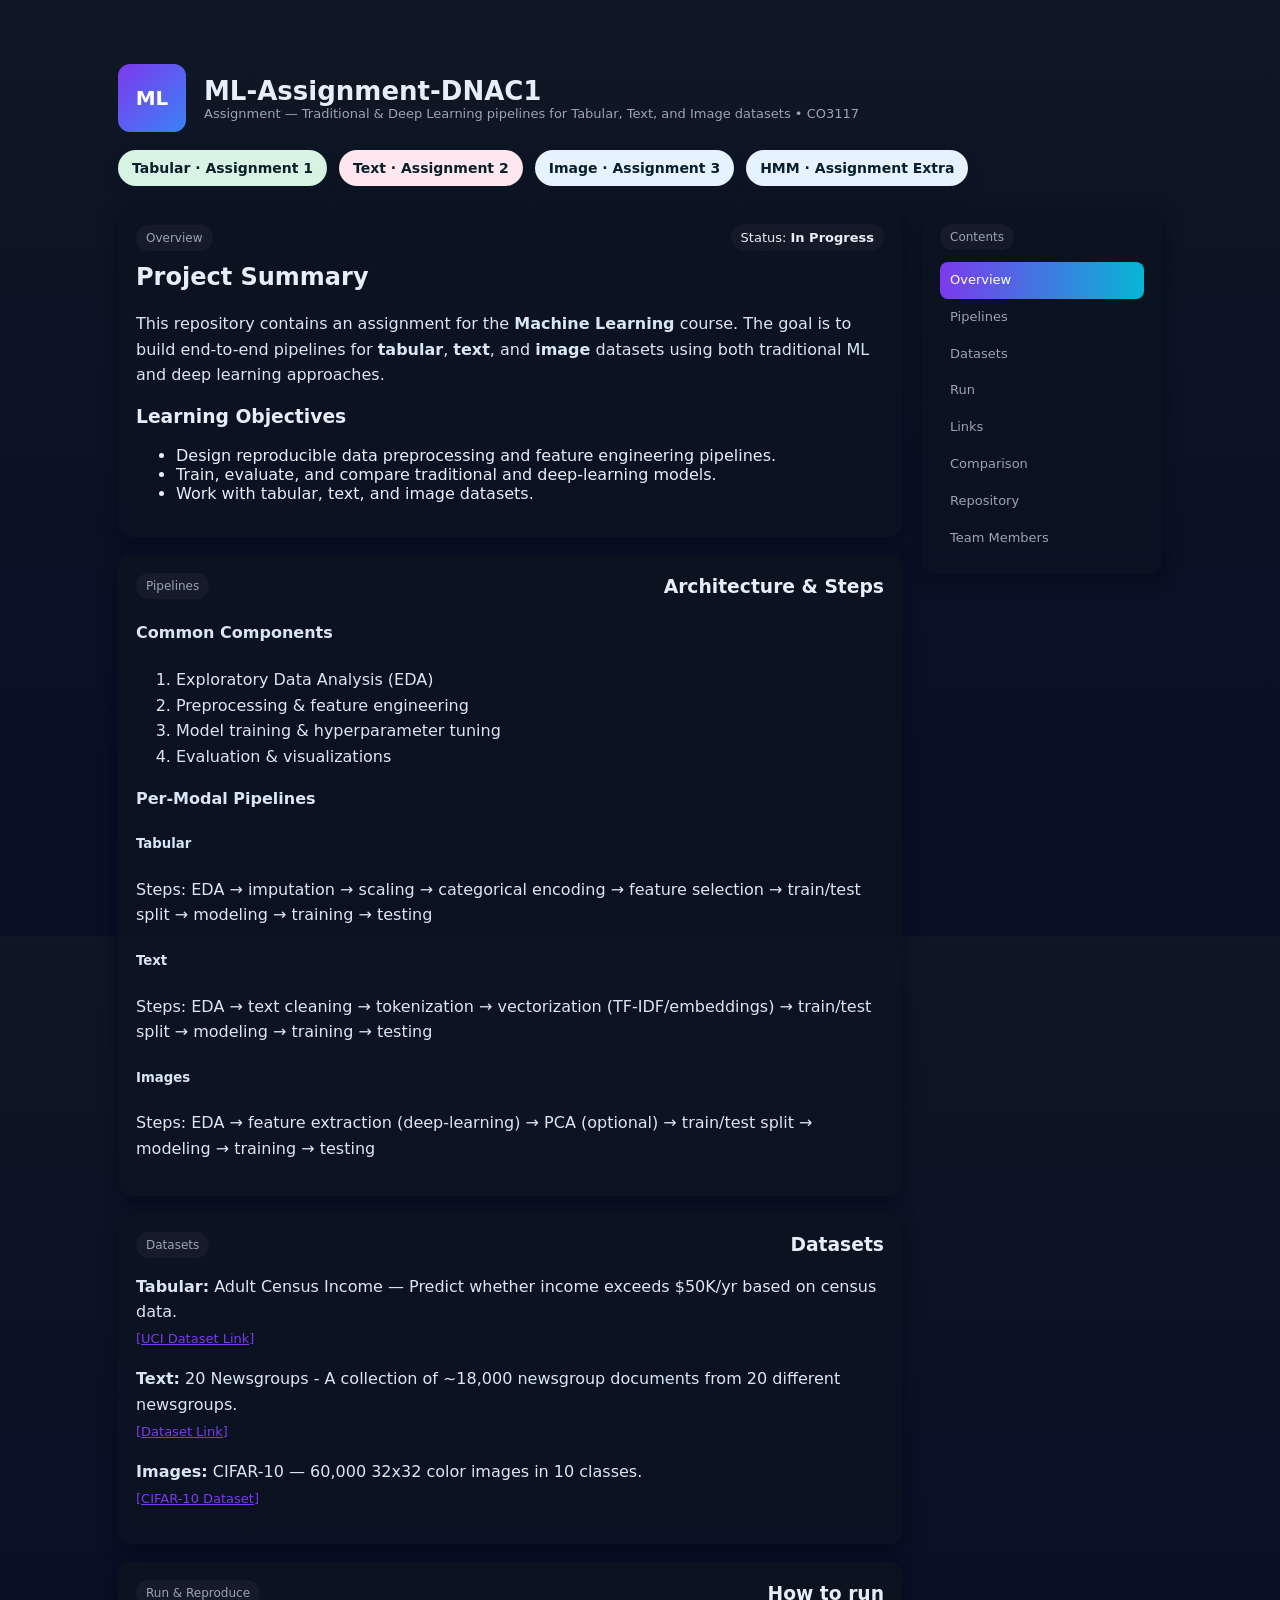
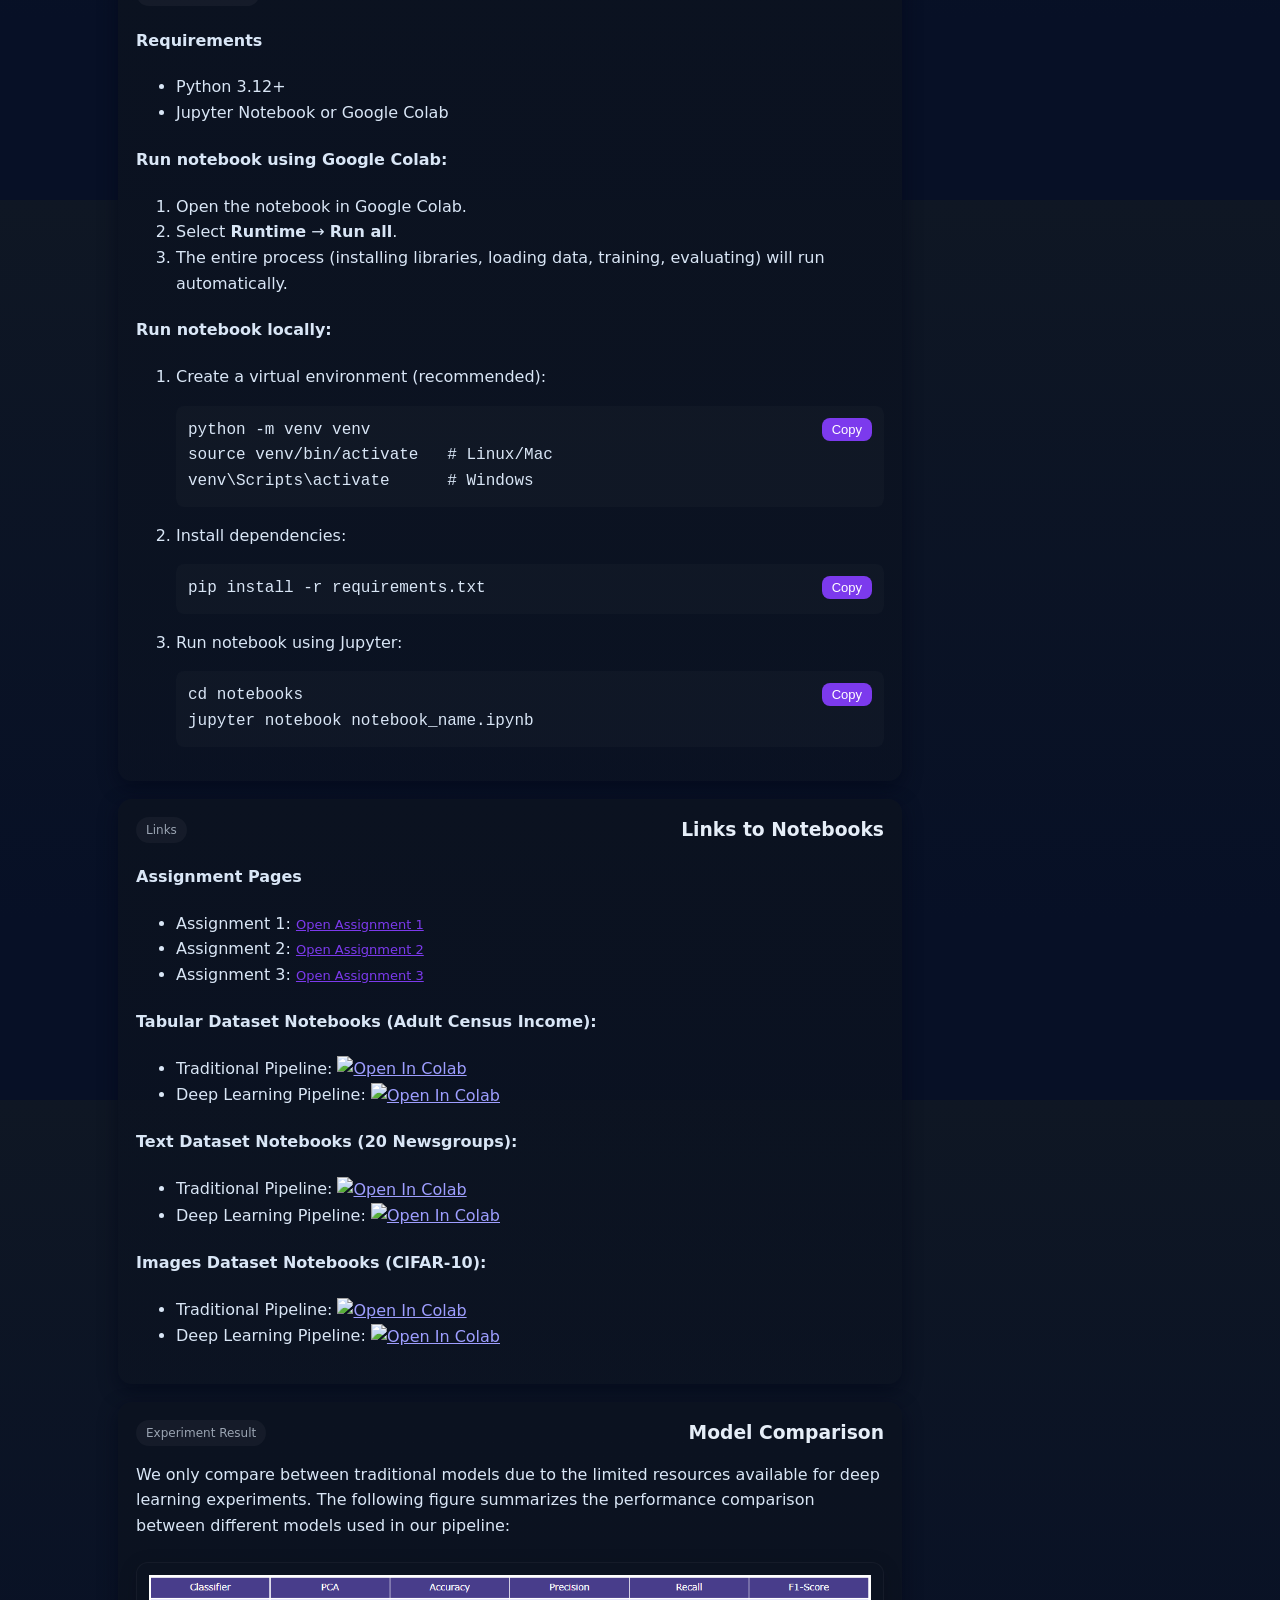
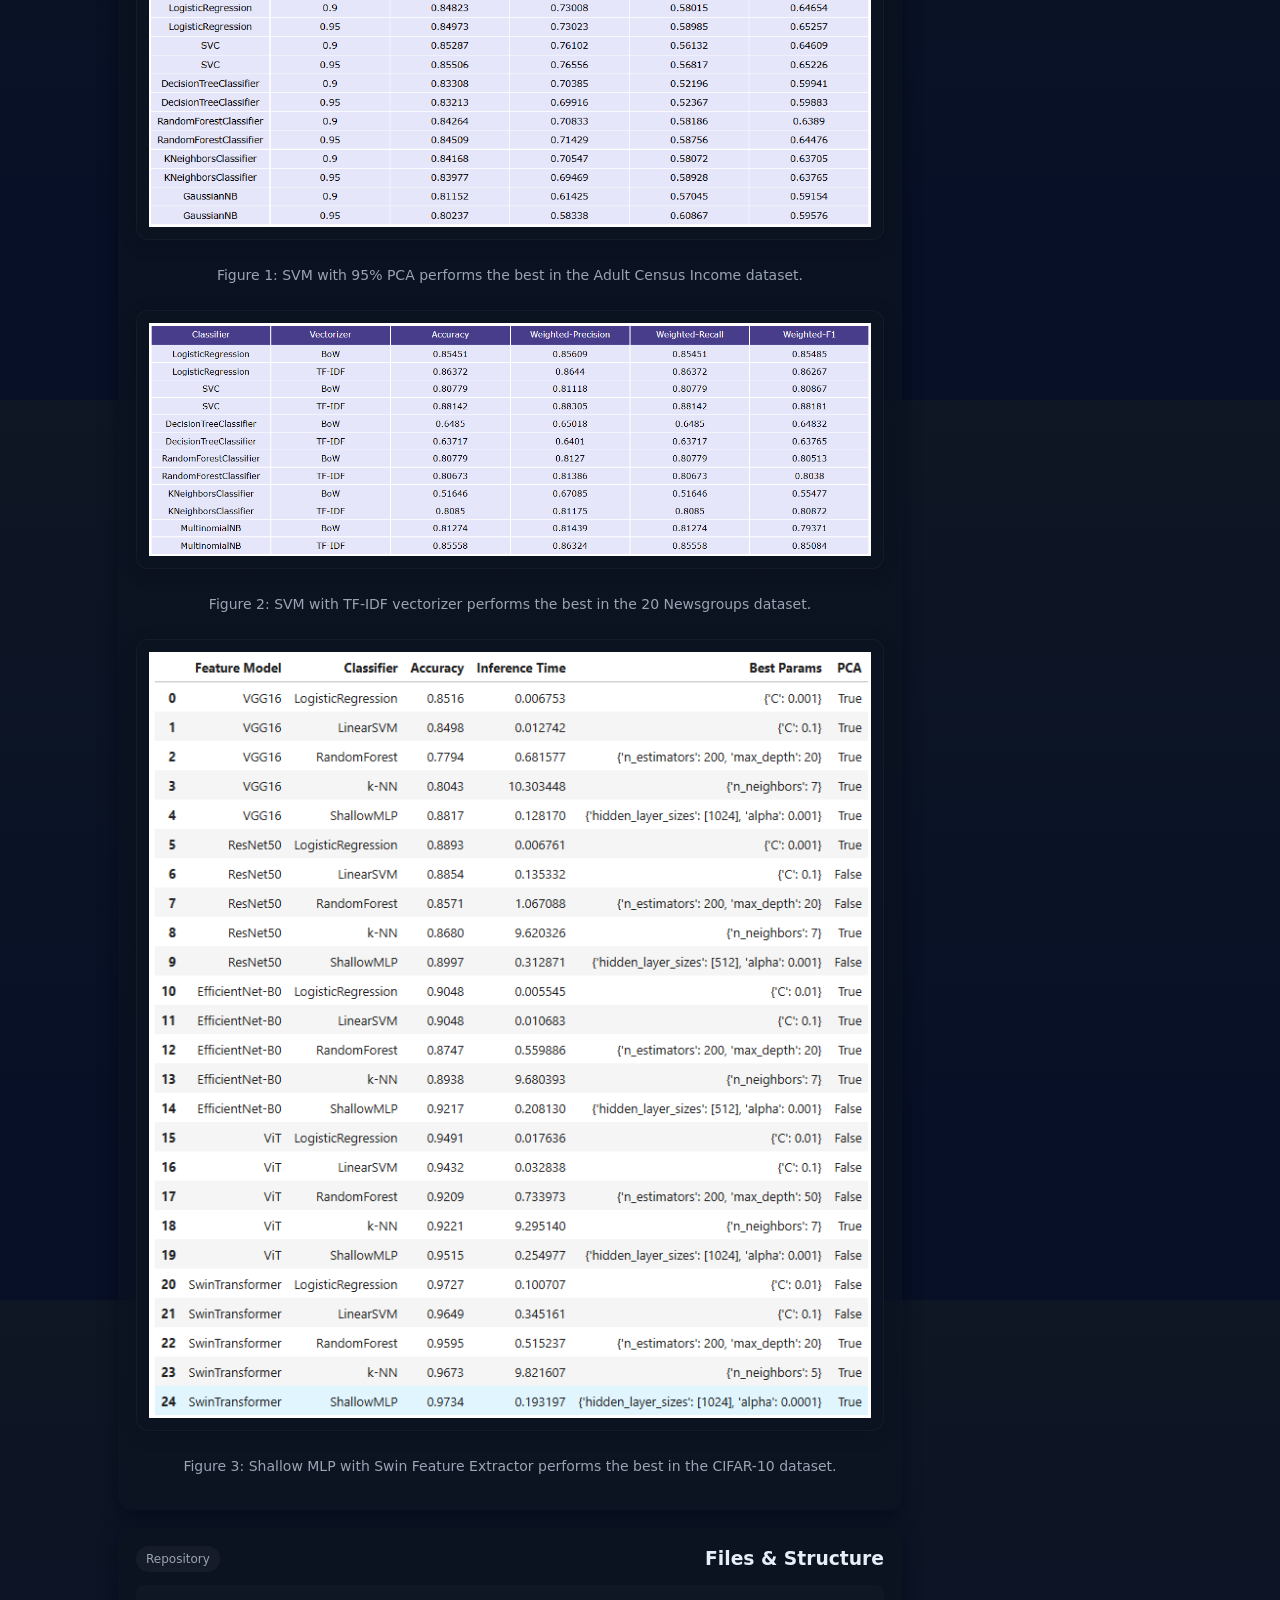
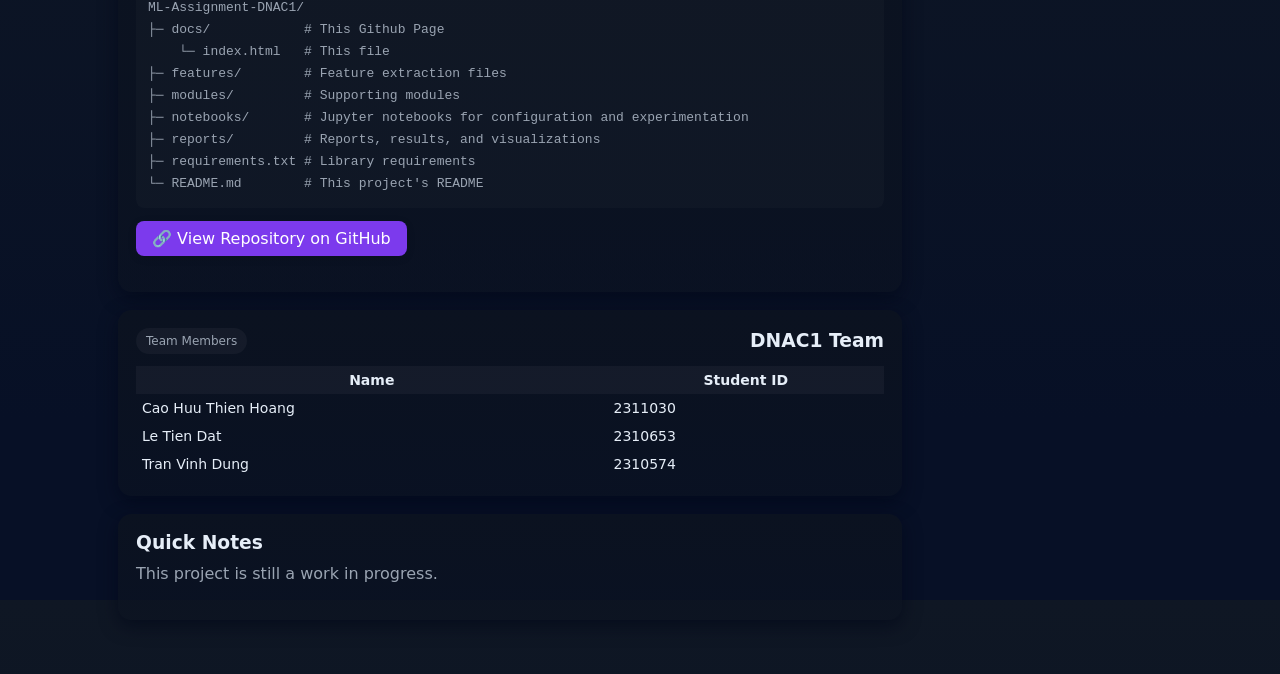
==== commit 07112092: "fix folder structure" ====
--- a/docs/index.html
+++ b/docs/index.html
@@ -352,6 +352,9 @@
       </a>
       <a class="assign-btn assign-btn--image" href="assignment3.html" title="Image — Assignment 3">
         Image · Assignment 3
+      </a>
+      <a class="assign-btn assign-btn--image" href="btl_mr.html" title="HMM — Assignment Extra">
+        HMM · Assignment Extra
       </a>
     </div>
 
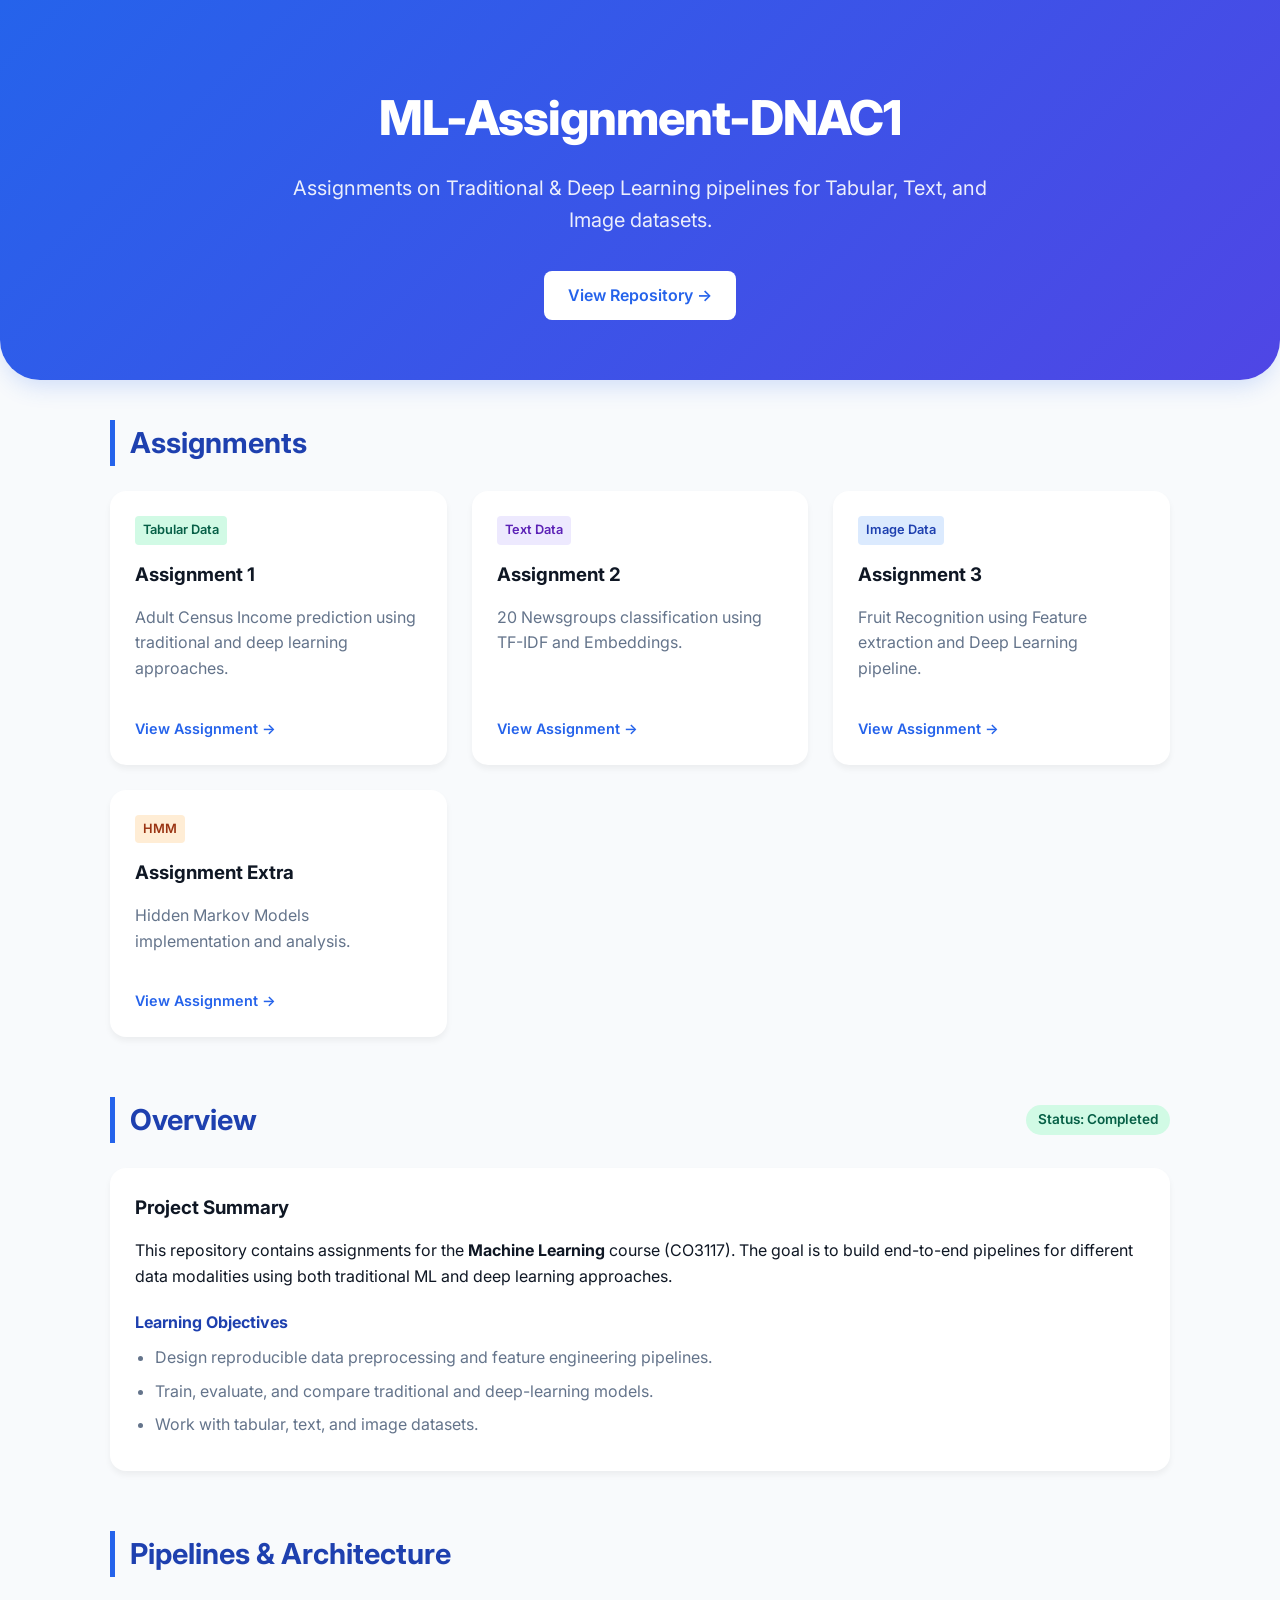
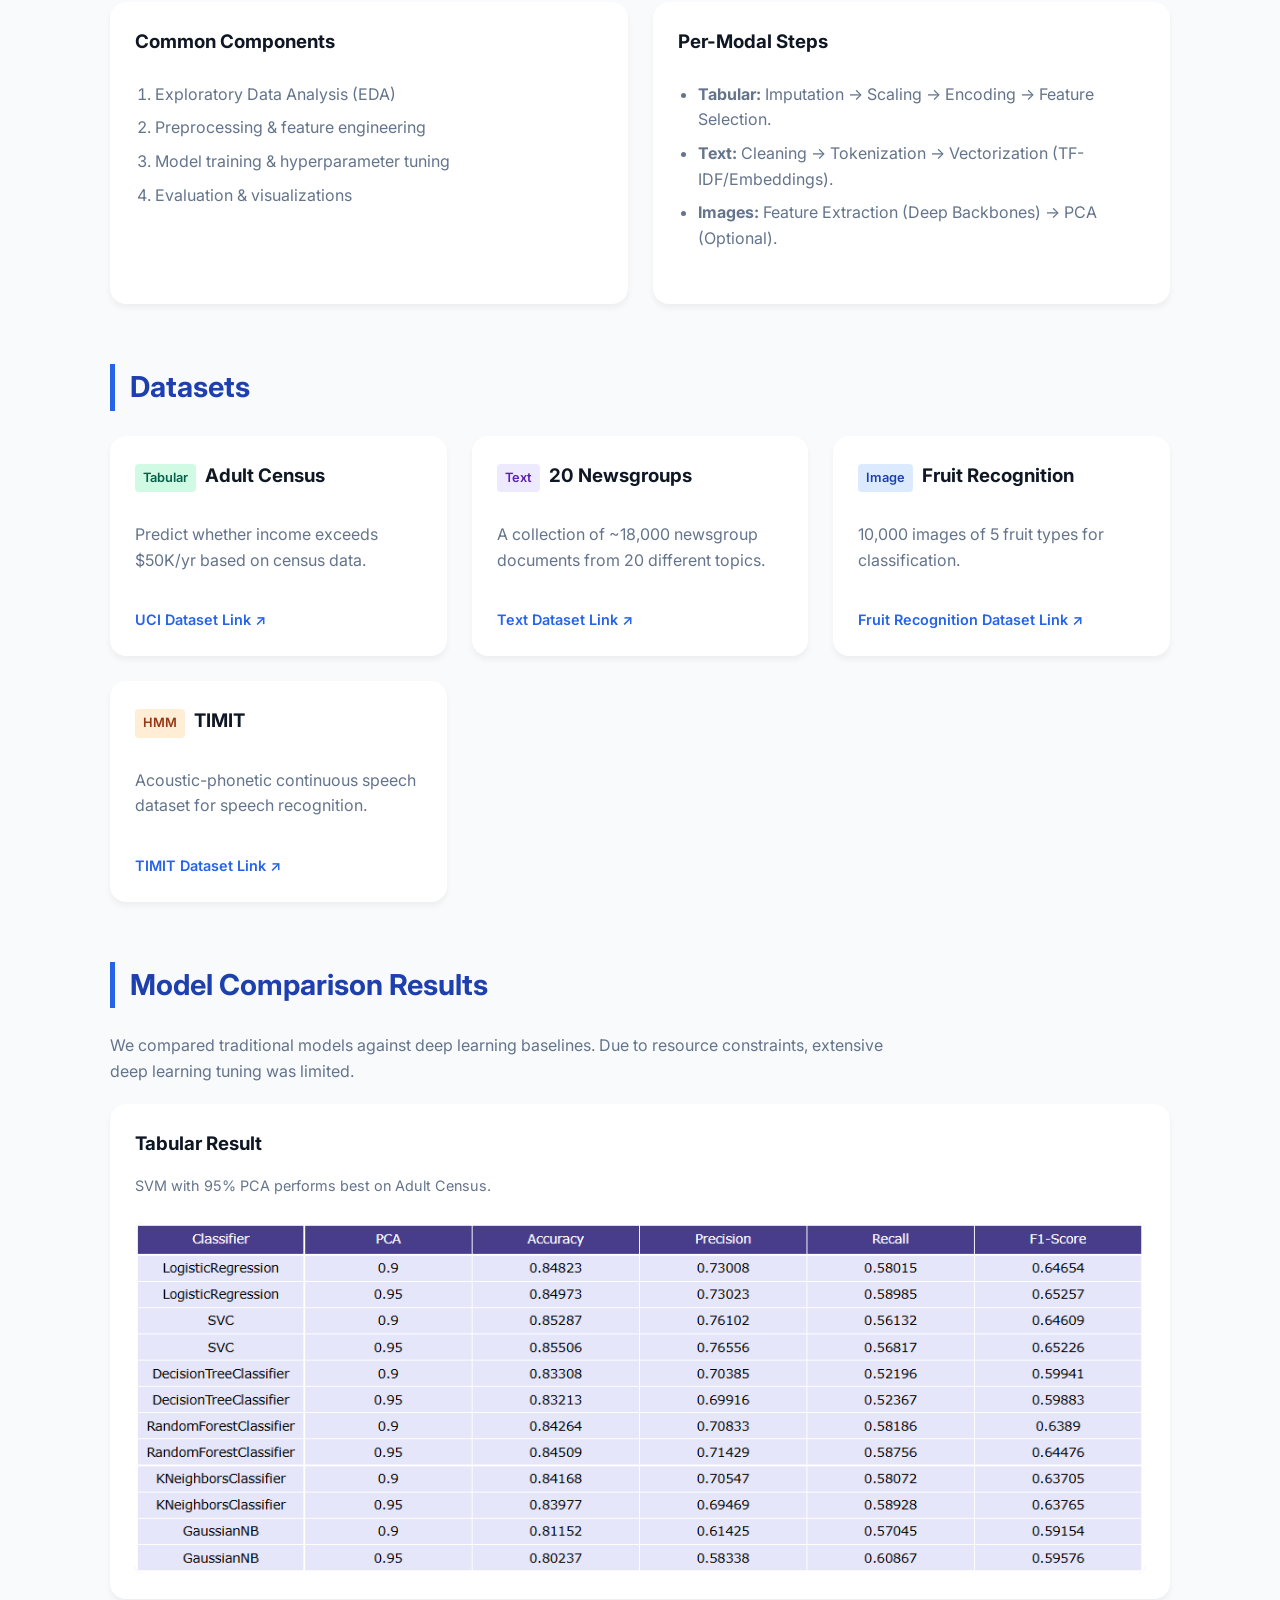
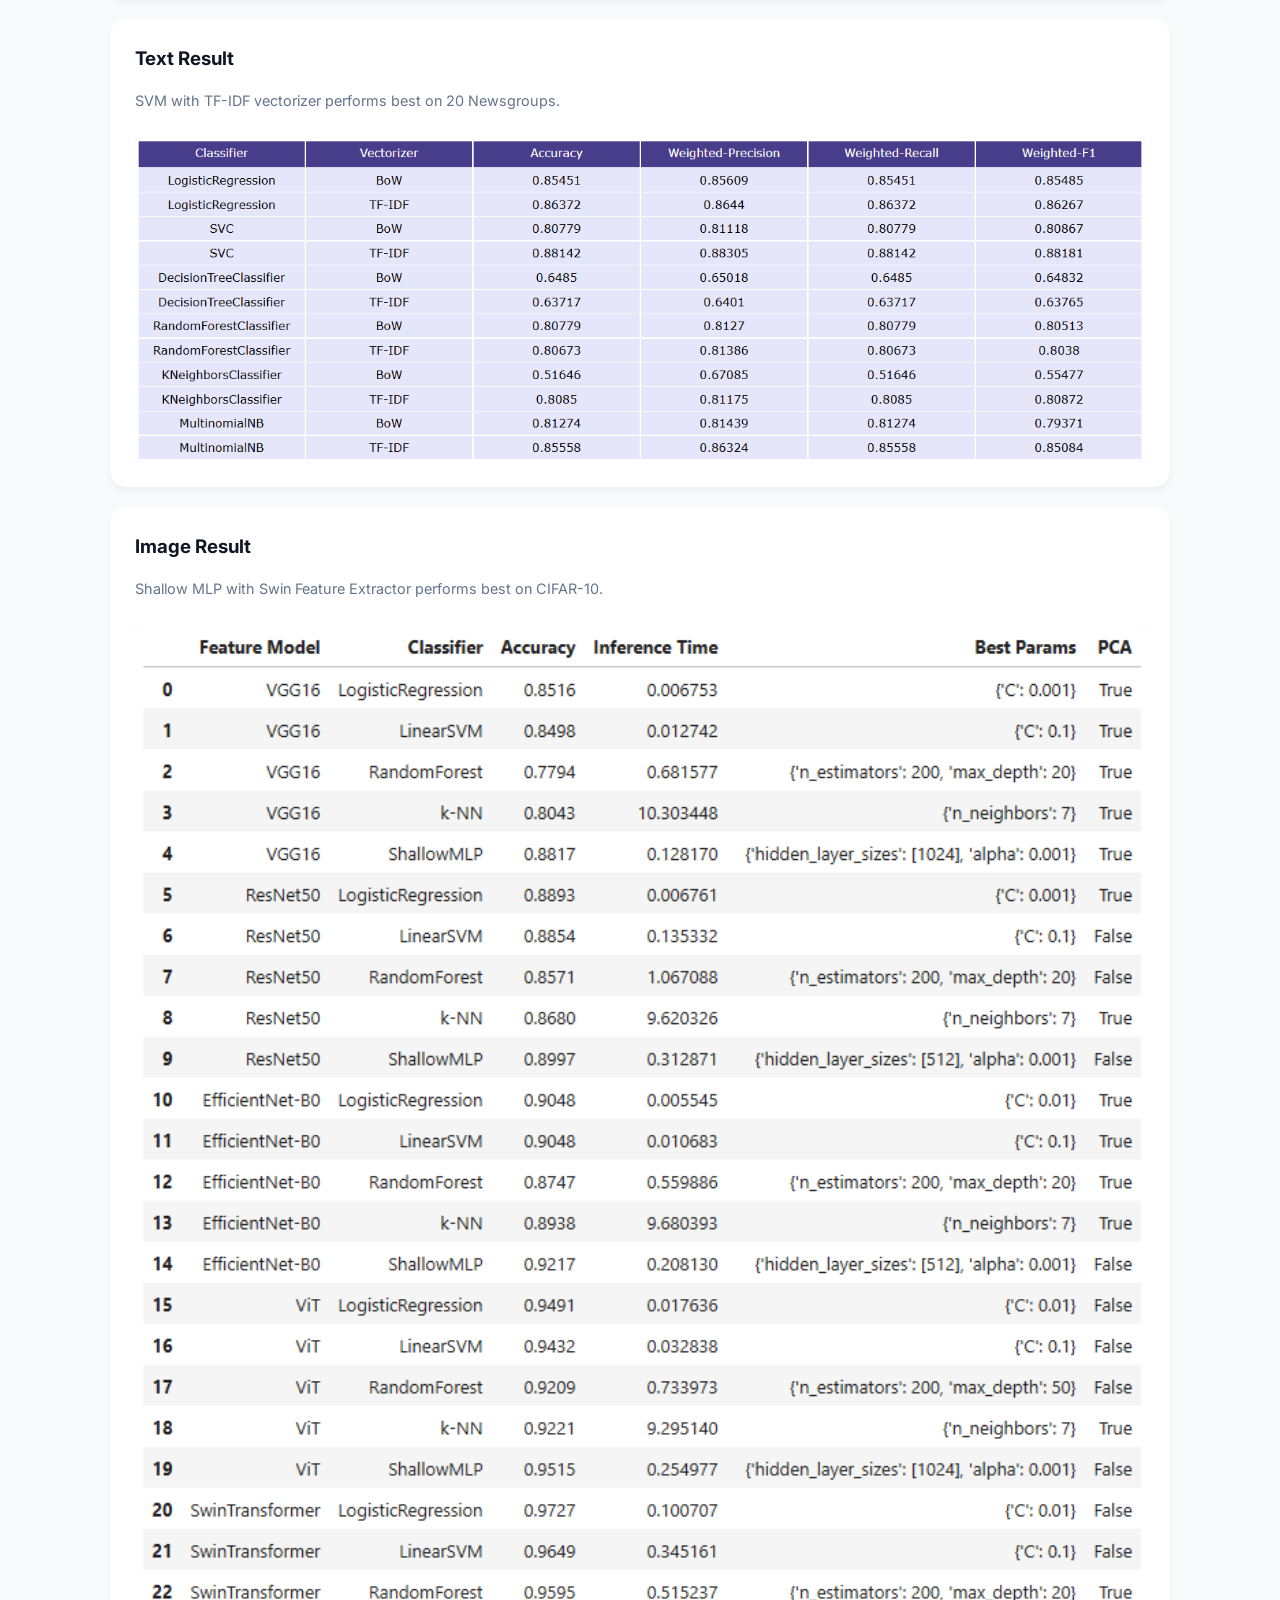
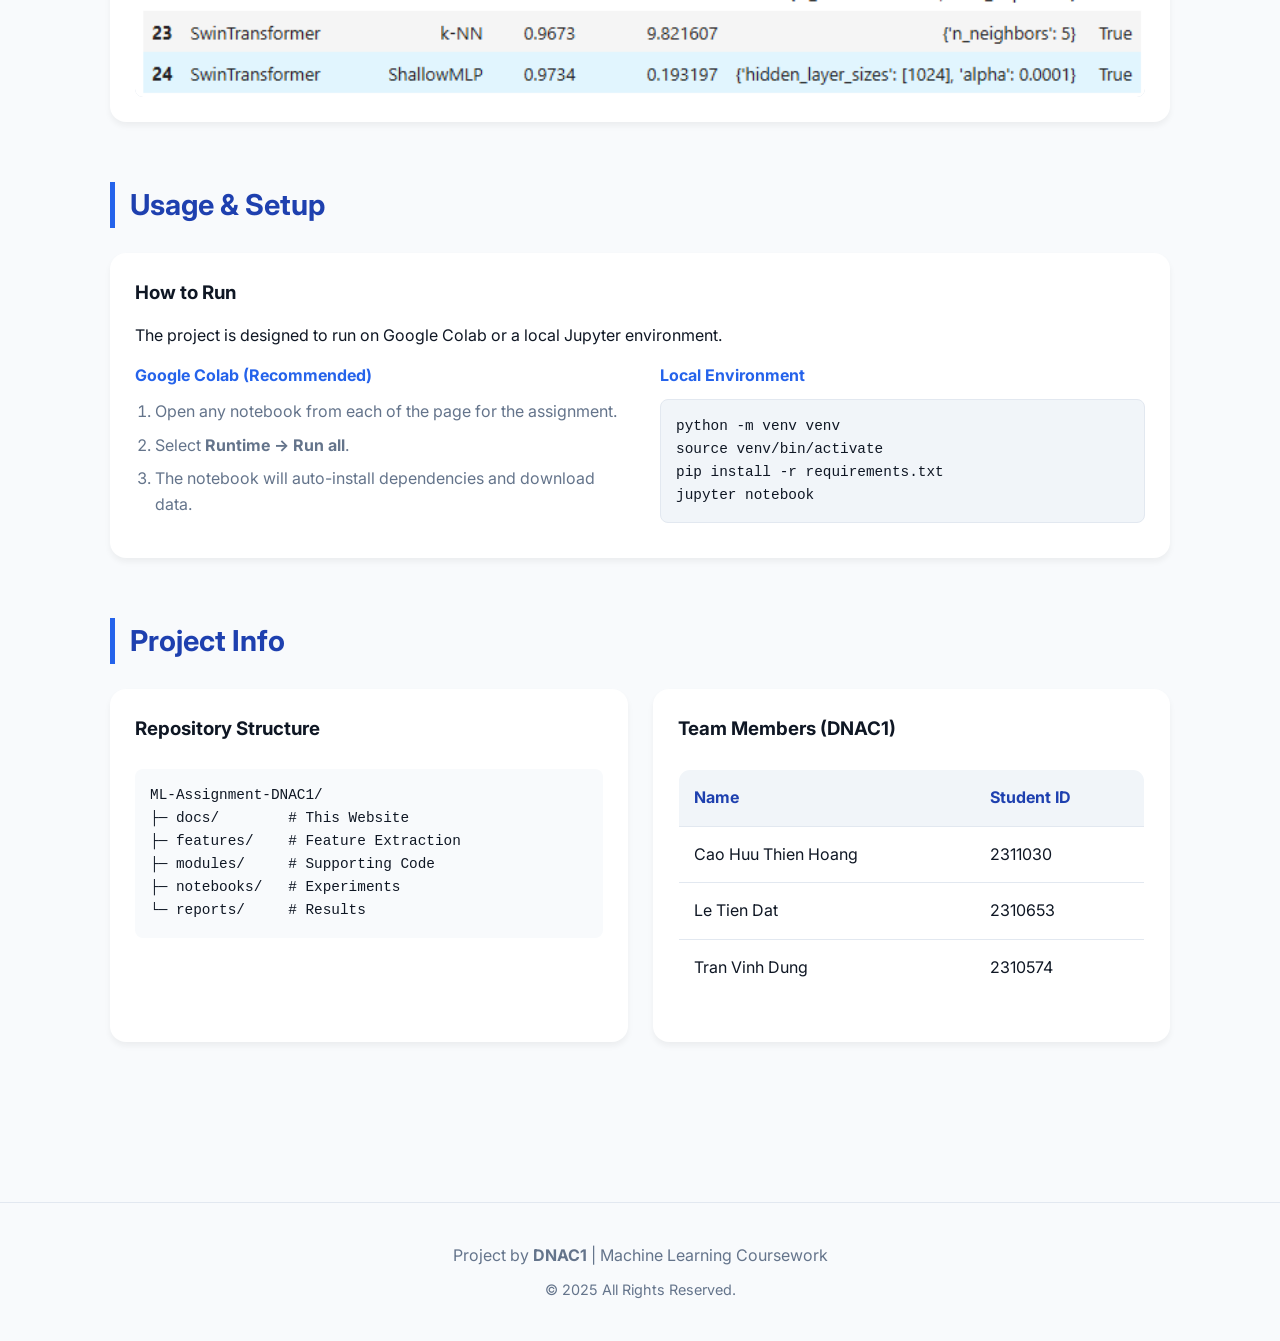
==== commit 2460346b: "fix btl3 data + redesigned main page" ====
--- a/docs/index.html
+++ b/docs/index.html
@@ -1,797 +1,595 @@
-<!doctype html>
+<!DOCTYPE html>
 <html lang="en">
 
 <head>
-  <meta charset="utf-8" />
-  <meta name="viewport" content="width=device-width, initial-scale=1" />
-  <meta name="description"
-    content="GitHub Page for ML Assignment: traditional & deep learning pipelines for tabular, text, and image data." />
-  <title>ML-Assignment-DNAC1 — ML Pipelines Assignment</title>
-  <link rel="icon" href="logo.ico">
-  <style>
-    :root {
-      --bg: #0f1724;
-      --card: #0b1220;
-      --muted: #9aa4b2;
-      --accent: #7c3aed;
-      --glass: rgba(255, 255, 255, 0.04);
-      --max-width: 1100px;
-      --radius: 14px;
-      --mono: ui-monospace, SFMono-Regular, Menlo, Monaco, 'Roboto Mono', 'Courier New', monospace;
-      color-scheme: dark;
-    }
-
-    * {
-      box-sizing: border-box
-    }
-
-    html,
-    body {
-      height: 100%;
-      margin: 0;
-      font-family: Inter, ui-sans-serif, system-ui, -apple-system, 'Segoe UI', Roboto, 'Helvetica Neue', Arial;
-      background: linear-gradient(180deg, var(--bg), #071026 80%);
-      color: #e6eef8
-    }
-
-    .container {
-      max-width: var(--max-width);
-      margin: 36px auto;
-      padding: 28px
-    }
-
-    header {
-      display: flex;
-      gap: 18px;
-      align-items: center
-    }
-
-    .logo {
-      width: 68px;
-      height: 68px;
-      border-radius: 12px;
-      background: linear-gradient(135deg, var(--accent), #3b82f6);
-      display: grid;
-      place-items: center;
-      font-weight: 700;
-      font-size: 20px;
-      color: white
-    }
-
-    h1 {
-      margin: 0;
-      font-size: 26px
-    }
-
-    .meta {
-      color: var(--muted);
-      font-size: 13px
-    }
-
-    .grid {
-      display: grid;
-      grid-template-columns: 1fr 240px;
-      gap: 20px;
-      margin-top: 20px
-    }
-
-    .card {
-      background: linear-gradient(180deg, var(--card), rgba(11, 18, 32, 0.6));
-      padding: 18px;
-      border-radius: var(--radius);
-      box-shadow: 0 6px 18px rgba(2, 6, 23, 0.6);
-    }
-
-    .section-title {
-      display: flex;
-      justify-content: space-between;
-      align-items: center;
-      margin-bottom: 12px
-    }
-
-    .pill {
-      background: var(--glass);
-      padding: 6px 10px;
-      border-radius: 999px;
-      font-size: 12px;
-      color: var(--muted)
-    }
-
-    .readme {
-      line-height: 1.6;
-      color: #d9e6f6
-    }
-
-    code,
-    pre {
-      font-family: var(--mono);
-      background: rgba(255, 255, 255, 0.02);
-      padding: 6px;
-      border-radius: 8px
-    }
-
-    pre {
-      padding: 12px;
-      overflow: auto
-    }
-
-    nav ul {
-      list-style: none;
-      padding: 0;
-      margin: 0;
-      display: flex;
-      gap: 8px;
-      flex-wrap: wrap
-    }
-
-    nav a {
-      color: var(--muted);
-      text-decoration: none;
-      font-size: 13px;
-      padding: 6px 10px;
-      border-radius: 8px
-    }
-
-    nav a:hover {
-      background: var(--glass);
-      color: #fff
-    }
-
-    .badge {
-      display: inline-block;
-      padding: 6px 10px;
-      border-radius: 999px;
-      background: rgba(255, 255, 255, 0.03);
-      font-size: 13px
-    }
-
-    .sidebar .block {
-      margin-bottom: 12px
-    }
-
-    .file-tree {
-      font-family: var(--mono);
-      font-size: 13px;
-      color: var(--muted);
-      line-height: 1.7
-    }
-
-    /* Table of contents (TOC) in sidebar */
-    /* TOC positioning and styling */
-    html {
-      scroll-behavior: smooth;
-    }
-
-    .toc-card {
-      position: sticky;
-      top: 28px
-    }
-
-    .toc-toggle {
-      display: none;
-      background: transparent;
-      border: none;
-      color: var(--muted);
-      font-size: 13px;
-      cursor: pointer
-    }
-
-    .toc-nav ul {
-      list-style: none;
-      padding: 0;
-      margin: 0;
-      display: block
-    }
-
-    .toc-nav a {
-      display: block;
-      color: var(--muted);
-      text-decoration: none;
-      font-size: 13px;
-      padding: 8px 10px;
-      border-radius: 8px
-    }
-
-    .toc-nav a:hover {
-      background: var(--glass);
-      color: #fff
-    }
-
-    .toc-nav a.active {
-      color: #fff;
-      background: linear-gradient(90deg, var(--accent), #06b6d4);
-    }
-
-    .toc-card.collapsed .toc-nav ul {
-      display: none
-    }
-
-    .hero-stats {
-      display: flex;
-      gap: 12px;
-      margin-top: 12px
-    }
-
-    .stat {
-      background: rgba(255, 255, 255, 0.02);
-      padding: 8px 12px;
-      border-radius: 12px
-    }
-
-    footer {
-      margin-top: 26px;
-      color: var(--muted);
-      font-size: 13px;
-      text-align: center
-    }
-
-    /* Responsiveness */
-    @media (max-width:920px) {
-      .grid {
-        grid-template-columns: 1fr;
-      }
-
-      .logo {
-        width: 56px;
-        height: 56px
-      }
-
-      /* Make TOC flow with content on small screens and enable toggle */
-      .toc-card {
-        position: static;
-        top: auto;
-        margin-bottom: 12px
-      }
-
-      .toc-toggle {
-        display: inline-block
-      }
-
-      .toc-card.collapsed .toc-nav ul {
-        display: none
-      }
-    }
-
-    /* small util */
-    .muted {
-      color: var(--muted)
-    }
-
-    .mono {
-      font-family: var(--mono)
-    }
-
-    .btn {
-      background: linear-gradient(90deg, var(--accent), #06b6d4);
-      border: none;
-      padding: 8px 12px;
-      border-radius: 10px;
-      color: white;
-      cursor: pointer
-    }
-
-    .btn.ghost {
-      background: transparent;
-      border: 1px solid rgba(255, 255, 255, 0.06)
-    }
-
-    /* Assignment buttons (top of page) */
-    :root {
-      --pastel-tabular: #d7f3e3;
-      --pastel-text: #ffe6ef;
-      --pastel-image: #e6f2ff;
-      --assign-text: #07202a;
-    }
-
-    .assignments-row {
-      display: flex;
-      gap: 12px;
-      margin: 18px 0 6px 0;
-      flex-wrap: wrap;
-      align-items: center;
-    }
-
-    .assign-btn {
-      display: inline-flex;
-      align-items: center;
-      gap: 10px;
-      padding: 10px 14px;
-      border-radius: 999px;
-      text-decoration: none;
-      font-weight: 600;
-      font-size: 14px;
-      color: var(--assign-text);
-      box-shadow: 0 6px 18px rgba(2, 6, 23, 0.12);
-      transition: transform .12s ease, box-shadow .12s ease;
-    }
-
-    .assign-btn:hover {
-      transform: translateY(-3px);
-      box-shadow: 0 10px 22px rgba(2, 6, 23, 0.16);
-    }
-
-    .assign-btn--tabular {
-      background: var(--pastel-tabular);
-    }
-
-    .assign-btn--text {
-      background: var(--pastel-text);
-    }
-
-    .assign-btn--image {
-      background: var(--pastel-image);
-    }
-
-    @media (max-width:920px) {
-      .assignments-row {
-        justify-content: center;
-      }
-    }
-  </style>
+    <meta charset="UTF-8">
+    <meta name="viewport" content="width=device-width, initial-scale=1.0">
+    <meta name="description" content="GitHub Page for ML Assignment: traditional & deep learning pipelines for tabular, text, and image data.">
+    <title>ML-Assignment-DNAC1 — ML Pipelines Assignment</title>
+    <link href="https://fonts.googleapis.com/css2?family=Inter:wght@300;400;600;800&display=swap" rel="stylesheet">
+    <link rel="icon" href="logo.ico">
+
+    <style>
+        :root {
+            --primary: #2563eb;
+            --primary-dark: #1e40af;
+            --secondary: #f1f5f9;
+            --text-main: #0f1724;
+            --text-muted: #64748b;
+            --bg: #f8fafc;
+            --card-bg: #ffffff;
+            --border: #e2e8f0;
+        }
+
+        * {
+            margin: 0;
+            padding: 0;
+            box-sizing: border-box;
+        }
+
+        body {
+            font-family: 'Inter', sans-serif;
+            background-color: var(--bg);
+            color: var(--text-main);
+            line-height: 1.6;
+        }
+
+        .container {
+            max-width: 1100px;
+            margin: 0 auto;
+            padding: 0 20px 60px;
+        }
+
+        header {
+            background: linear-gradient(135deg, var(--primary) 0%, #4f46e5 100%);
+            color: white;
+            padding: 80px 0 60px;
+            margin-bottom: 40px;
+            border-radius: 0 0 40px 40px;
+            box-shadow: 0 10px 25px -5px rgba(37, 99, 235, 0.2);
+            text-align: center;
+        }
+
+        header .container {
+            padding-bottom: 0;
+        }
+
+        h1 {
+            font-size: 3rem;
+            font-weight: 800;
+            margin-bottom: 15px;
+            letter-spacing: -1px;
+        }
+
+        .subtitle {
+            font-size: 1.25rem;
+            opacity: 0.9;
+            max-width: 700px;
+            margin: 0 auto;
+        }
+
+        .btn {
+            display: inline-block;
+            background: white;
+            color: var(--primary);
+            padding: 12px 24px;
+            border-radius: 8px;
+            text-decoration: none;
+            font-weight: 600;
+            margin-top: 25px;
+            transition: 0.2s;
+            border: none;
+            cursor: pointer;
+        }
+
+        .btn:hover {
+            transform: translateY(-2px);
+            box-shadow: 0 4px 12px rgba(0, 0, 0, 0.15);
+        }
+
+        .btn-outline {
+            background: transparent;
+            border: 2px solid white;
+            color: white;
+            margin-left: 10px;
+        }
+        
+        .btn-outline:hover {
+            background: rgba(255,255,255,0.1);
+        }
+
+        section {
+            margin-bottom: 60px;
+        }
+
+        .section-title {
+            font-size: 1.8rem;
+            margin-bottom: 25px;
+            color: var(--primary-dark);
+            border-left: 5px solid var(--primary);
+            padding-left: 15px;
+            display: flex;
+            align-items: center;
+            justify-content: space-between;
+        }
+
+        .grid {
+            display: grid;
+            grid-template-columns: repeat(auto-fit, minmax(280px, 1fr));
+            gap: 25px;
+        }
+
+        .card {
+            background: var(--card-bg);
+            border-radius: 16px;
+            padding: 25px;
+            margin-bottom: 20px;
+            box-shadow: 0 4px 6px rgba(0, 0, 0, 0.05);
+            transition: 0.2s;
+            height: 100%;
+            display: flex;
+            flex-direction: column;
+        }
+
+        .card:hover {
+            transform: translateY(-3px);
+            box-shadow: 0 10px 15px rgba(0, 0, 0, 0.05);
+        }
+
+        .card h3 {
+            margin-bottom: 15px;
+            color: var(--text-main);
+        }
+        
+        .card-link {
+            text-decoration: none;
+            color: inherit;
+            height: 100%;
+        }
+
+        .img-placeholder {
+            width: 100%;
+            background: #e2e8f0;
+            display: flex;
+            align-items: center;
+            justify-content: center;
+            color: var(--text-muted);
+            font-weight: 600;
+            border-radius: 8px;
+            overflow: hidden;
+            margin-top: 15px;
+            cursor: pointer;
+        }
+
+        .preview-img {
+            width: 100%;
+            height: auto;
+            object-fit: contain;
+            border-radius: 8px;
+            display: block;
+        }
+
+        .metrics-table {
+            width: 100%;
+            border-collapse: collapse;
+            background: white;
+            border-radius: 12px;
+            overflow: hidden;
+            box-shadow: 0 4px 6px rgba(0, 0, 0, 0.05);
+        }
+
+        .metrics-table th,
+        .metrics-table td {
+            padding: 15px;
+            text-align: left;
+            border-bottom: 1px solid var(--border);
+        }
+
+        .metrics-table th {
+            background: var(--secondary);
+            color: var(--primary-dark);
+        }
+
+        code, pre {
+            font-family: 'SFMono-Regular', Consolas, 'Liberation Mono', Menlo, monospace;
+            font-size: 0.9em;
+        }
+        
+        code {
+            background: rgba(37, 99, 235, 0.08);
+            padding: 2px 6px;
+            border-radius: 4px;
+            color: var(--primary-dark);
+        }
+
+        pre {
+            background: var(--secondary);
+            padding: 15px;
+            border-radius: 8px;
+            overflow-x: auto;
+            margin: 10px 0;
+            border: 1px solid var(--border);
+        }
+
+        ul, ol {
+            margin-left: 20px;
+            color: var(--text-muted);
+        }
+        
+        li {
+            margin-bottom: 8px;
+        }
+
+        .tag {
+            display: inline-block;
+            padding: 4px 8px;
+            border-radius: 4px;
+            font-size: 0.8rem;
+            font-weight: 600;
+            margin-right: 5px;
+            margin-bottom: 5px;
+        }
+
+        .tag-blue { background: #dbeafe; color: #1e40af; }
+        .tag-green { background: #d1fae5; color: #065f46; }
+        .tag-purple { background: #ede9fe; color: #5b21b6; }
+        .tag-orange { background: #ffedd5; color: #9a3412; }
+
+        footer {
+            text-align: center;
+            padding: 40px;
+            color: var(--text-muted);
+            border-top: 1px solid var(--border);
+            margin-top: 40px;
+        }
+
+        #lightbox {
+            display: none;
+            position: fixed;
+            inset: 0;
+            background: rgba(2, 6, 23, 0.85);
+            justify-content: center;
+            align-items: center;
+            z-index: 999;
+            padding: 20px;
+            backdrop-filter: blur(5px);
+        }
+
+        #lb-img {
+            max-width: 100%;
+            max-height: 90%;
+            border-radius: 10px;
+            box-shadow: 0 20px 25px -5px rgba(0, 0, 0, 0.1);
+        }
+
+        #lb-close {
+            position: absolute;
+            right: 30px;
+            top: 30px;
+            background: rgba(255, 255, 255, 0.1);
+            border: none;
+            color: #fff;
+            font-size: 24px;
+            cursor: pointer;
+            width: 40px;
+            height: 40px;
+            border-radius: 50%;
+            display: flex;
+            align-items: center;
+            justify-content: center;
+            transition: 0.2s;
+        }
+        
+        #lb-close:hover {
+            background: rgba(255, 255, 255, 0.2);
+        }
+        
+        a {
+            color: var(--primary);
+            text-decoration: none;
+        }
+        
+        a:hover {
+            text-decoration: underline;
+        }
+        
+        /* Helper for cards acting as links */
+        .card-action {
+            margin-top: auto;
+            padding-top: 15px;
+            color: var(--primary);
+            font-weight: 600;
+            font-size: 0.9rem;
+            display: flex;
+            align-items: center;
+        }
+        
+        .status-badge {
+            background: #d1fae5; 
+            color: #065f46;
+            padding: 4px 12px;
+            border-radius: 20px;
+            font-size: 0.85rem;
+            font-weight: 600;
+        }
+    </style>
 </head>
 
 <body>
-  <div class="container">
+
     <header>
-      <div class="logo">ML</div>
-      <div>
-        <h1>ML-Assignment-DNAC1</h1>
-        <div class="meta">Assignment — Traditional & Deep Learning pipelines for Tabular, Text, and Image datasets •
-          <span class="muted">CO3117</span>
+        <div class="container">
+            <h1>ML-Assignment-DNAC1</h1>
+            <p class="subtitle">Assignments on Traditional & Deep Learning pipelines for Tabular, Text, and Image datasets.</p>
+            <div style="margin-top: 10px;">
+                <a href="https://github.com/broistg/ML-Assignment-DNAC1" class="btn">View Repository →</a>
+            </div>
         </div>
-      </div>
-      <!-- Header nav removed; Table of Contents moved to the right sidebar as a sticky card -->
     </header>
-    <!-- Assignment quick-links: Tabular / Text / Image -->
-    <div class="assignments-row" role="navigation" aria-label="Assignment quick links">
-      <a class="assign-btn assign-btn--tabular" href="assignment1.html" title="Tabular — Assignment 1">
-        Tabular · Assignment 1
-      </a>
-      <a class="assign-btn assign-btn--text" href="assignment2.html" title="Text — Assignment 2">
-        Text · Assignment 2
-      </a>
-      <a class="assign-btn assign-btn--image" href="assignment3.html" title="Image — Assignment 3">
-        Image · Assignment 3
-      </a>
-      <a class="assign-btn assign-btn--image" href="btl_mr.html" title="HMM — Assignment Extra">
-        HMM · Assignment Extra
-      </a>
+
+    <main class="container">
+
+        <!-- Navigation / Quick Links Section -->
+        <section>
+            <h2 class="section-title">Assignments</h2>
+            <div class="grid">
+                <a href="assignment1.html" class="card-link">
+                    <div class="card">
+                        <div style="margin-bottom: 10px;"><span class="tag tag-green">Tabular Data</span></div>
+                        <h3>Assignment 1</h3>
+                        <p style="color: var(--text-muted)">Adult Census Income prediction using traditional and deep learning approaches.</p>
+                        <div class="card-action">View Assignment →</div>
+                    </div>
+                </a>
+                <a href="assignment2.html" class="card-link">
+                    <div class="card">
+                        <div style="margin-bottom: 10px;"><span class="tag tag-purple">Text Data</span></div>
+                        <h3>Assignment 2</h3>
+                        <p style="color: var(--text-muted)">20 Newsgroups classification using TF-IDF and Embeddings.</p>
+                        <div class="card-action">View Assignment →</div>
+                    </div>
+                </a>
+                <a href="assignment3.html" class="card-link">
+                    <div class="card">
+                        <div style="margin-bottom: 10px;"><span class="tag tag-blue">Image Data</span></div>
+                        <h3>Assignment 3</h3>
+                        <p style="color: var(--text-muted)">Fruit Recognition using Feature extraction and Deep Learning pipeline.</p>
+                        <div class="card-action">View Assignment →</div>
+                    </div>
+                </a>
+                <a href="btl_mr.html" class="card-link">
+                    <div class="card">
+                        <div style="margin-bottom: 10px;"><span class="tag tag-orange">HMM</span></div>
+                        <h3>Assignment Extra</h3>
+                        <p style="color: var(--text-muted)">Hidden Markov Models implementation and analysis.</p>
+                        <div class="card-action">View Assignment →</div>
+                    </div>
+                </a>
+            </div>
+        </section>
+
+        <section>
+            <h2 class="section-title">
+                Overview
+                <span class="status-badge">Status: Completed</span>
+            </h2>
+            <div class="card">
+                <h3>Project Summary</h3>
+                <p>This repository contains assignments for the <strong>Machine Learning</strong> course (CO3117). The goal is to build end-to-end pipelines for different data modalities using both traditional ML and deep learning approaches.</p>
+                
+                <h4 style="margin-top: 20px; margin-bottom: 10px; color: var(--primary-dark)">Learning Objectives</h4>
+                <ul>
+                    <li>Design reproducible data preprocessing and feature engineering pipelines.</li>
+                    <li>Train, evaluate, and compare traditional and deep-learning models.</li>
+                    <li>Work with tabular, text, and image datasets.</li>
+                </ul>
+            </div>
+        </section>
+
+        <section>
+            <h2 class="section-title">Pipelines & Architecture</h2>
+            <div class="grid">
+                <div class="card">
+                    <h3>Common Components</h3>
+                    <ol style="margin-top: 10px;">
+                        <li>Exploratory Data Analysis (EDA)</li>
+                        <li>Preprocessing & feature engineering</li>
+                        <li>Model training & hyperparameter tuning</li>
+                        <li>Evaluation & visualizations</li>
+                    </ol>
+                </div>
+                <div class="card">
+                    <h3>Per-Modal Steps</h3>
+                    <ul style="margin-top: 10px;">
+                        <li><strong>Tabular:</strong> Imputation → Scaling → Encoding → Feature Selection.</li>
+                        <li><strong>Text:</strong> Cleaning → Tokenization → Vectorization (TF-IDF/Embeddings).</li>
+                        <li><strong>Images:</strong> Feature Extraction (Deep Backbones) → PCA (Optional).</li>
+                    </ul>
+                </div>
+            </div>
+        </section>
+
+        <section>
+            <h2 class="section-title">Datasets</h2>
+            <div class="grid">
+                <div class="card">
+                    <h3><span class="tag tag-green">Tabular</span> Adult Census</h3>
+                    <p style="margin-top: 10px; color: var(--text-muted)">Predict whether income exceeds $50K/yr based on census data.</p>
+                    <div class="card-action">
+                        <a href="https://archive.ics.uci.edu/ml/datasets/adult" target="_blank">UCI Dataset Link ↗</a>
+                    </div>
+                </div>
+                <div class="card">
+                    <h3><span class="tag tag-purple">Text</span> 20 Newsgroups</h3>
+                    <p style="margin-top: 10px; color: var(--text-muted)">A collection of ~18,000 newsgroup documents from 20 different topics.</p>
+                    <div class="card-action">
+                        <a href="http://qwone.com/~jason/20Newsgroups/" target="_blank">Text Dataset Link ↗</a>
+                    </div>
+                </div>
+                <div class="card">
+                    <h3><span class="tag tag-blue">Image</span> Fruit Recognition</h3>
+                    <p style="margin-top: 10px; color: var(--text-muted)">10,000 images of 5 fruit types for classification.</p>
+                    <div class="card-action">
+                        <a href="https://www.kaggle.com/datasets/utkarshsaxenadn/fruits-classification" target="_blank">Fruit Recognition Dataset Link ↗</a>
+                    </div>
+                </div>
+                <div class="card">
+                    <h3><span class="tag tag-orange">HMM</span> TIMIT</h3>
+                    <p style="margin-top: 10px; color: var(--text-muted)">Acoustic-phonetic continuous speech dataset for speech recognition.</p>
+                    <div class="card-action">
+                        <a href="https://www.kaggle.com/datasets/mfekadu/darpa-timit-acousticphonetic-continuous-speech/data" target="_blank">TIMIT Dataset Link ↗</a>
+                    </div>
+                </div>
+            </div>
+        </section>
+
+        <section>
+            <h2 class="section-title">Model Comparison Results</h2>
+            <p style="margin-bottom: 20px; color: var(--text-muted); max-width: 800px;">
+                We compared traditional models against deep learning baselines. Due to resource constraints, extensive deep learning tuning was limited.
+            </p>
+            
+            <!-- <div class="grid"> -->
+                <div class="card">
+                    <h3>Tabular Result</h3>
+                    <p style="color: var(--text-muted); font-size: 0.9rem; margin-bottom: 10px;">SVM with 95% PCA performs best on Adult Census.</p>
+                    <div class="img-placeholder">
+                        <img src="compare_model_1.png" alt="Model Comparison: Tabular Data" class="preview-img">
+                    </div>
+                </div>
+                
+                <div class="card">
+                    <h3>Text Result</h3>
+                    <p style="color: var(--text-muted); font-size: 0.9rem; margin-bottom: 10px;">SVM with TF-IDF vectorizer performs best on 20 Newsgroups.</p>
+                    <div class="img-placeholder">
+                        <img src="compare_model_2.png" alt="Model Comparison: Text Data" class="preview-img">
+                    </div>
+                </div>
+                
+                <div class="card">
+                    <h3>Image Result</h3>
+                    <p style="color: var(--text-muted); font-size: 0.9rem; margin-bottom: 10px;">Shallow MLP with Swin Feature Extractor performs best on CIFAR-10.</p>
+                    <div class="img-placeholder">
+                        <img src="compare_model_3.png" alt="Model Comparison: Image Data" class="preview-img">
+                    </div>
+                </div>
+            <!-- </div> -->
+        </section>
+
+        <section>
+            <h2 class="section-title">Usage & Setup</h2>
+            <div class="card">
+                <h3>How to Run</h3>
+                <p style="margin-bottom: 15px;">The project is designed to run on Google Colab or a local Jupyter environment.</p>
+                
+                <div class="grid" style="grid-template-columns: 1fr 1fr; gap: 40px;">
+                    <div>
+                        <h4 style="color: var(--primary); margin-bottom: 10px;">Google Colab (Recommended)</h4>
+                        <ol>
+                            <li>Open any notebook from each of the page for the assignment.</li>
+                            <li>Select <strong>Runtime → Run all</strong>.</li>
+                            <li>The notebook will auto-install dependencies and download data.</li>
+                        </ol>
+                    </div>
+                    <div>
+                        <h4 style="color: var(--primary); margin-bottom: 10px;">Local Environment</h4>
+                        <pre>python -m venv venv
+source venv/bin/activate
+pip install -r requirements.txt
+jupyter notebook</pre>
+                    </div>
+                </div>
+            </div>
+        </section>
+
+        <section>
+            <h2 class="section-title">Project Info</h2>
+            <div class="grid">
+                <div class="card">
+                    <h3>Repository Structure</h3>
+                    <pre style="background: var(--bg); border: none;">
+ML-Assignment-DNAC1/
+├─ docs/        # This Website
+├─ features/    # Feature Extraction
+├─ modules/     # Supporting Code
+├─ notebooks/   # Experiments
+└─ reports/     # Results</pre>
+                </div>
+                <div class="card">
+                    <h3>Team Members (DNAC1)</h3>
+                    <table class="metrics-table" style="margin-top: 10px; box-shadow: none; border: 1px solid var(--border);">
+                        <thead>
+                            <tr>
+                                <th>Name</th>
+                                <th>Student ID</th>
+                            </tr>
+                        </thead>
+                        <tbody>
+                            <tr>
+                                <td>Cao Huu Thien Hoang</td>
+                                <td>2311030</td>
+                            </tr>
+                            <tr>
+                                <td>Le Tien Dat</td>
+                                <td>2310653</td>
+                            </tr>
+                            <tr>
+                                <td>Tran Vinh Dung</td>
+                                <td>2310574</td>
+                            </tr>
+                        </tbody>
+                    </table>
+                </div>
+            </div>
+        </section>
+
+    </main>
+
+    <div id="lightbox">
+        <button id="lb-close">✕</button>
+        <img id="lb-img" src="" alt="">
     </div>
 
-    <main class="grid">
-      <!-- left column removed; TOC will be on the right -->
-
-      <div>
-        <section id="overview" class="card">
-          <div class="section-title">
-            <div class="pill">Overview</div>
-            <div class="badge">Status: <strong>In Progress</strong></div>
-          </div>
-
-          <h2 style="margin-top:8px">Project Summary</h2>
-          <p class="readme">This repository contains an assignment for the <strong>Machine Learning</strong> course. The
-            goal is to build end-to-end pipelines for <strong>tabular</strong>, <strong>text</strong>, and
-            <strong>image</strong> datasets using both traditional ML and deep learning approaches.
-          </p>
-
-          <div style="margin-top:14px">
-            <h3>Learning Objectives</h3>
-            <ul>
-              <li>Design reproducible data preprocessing and feature engineering pipelines.</li>
-              <li>Train, evaluate, and compare traditional and deep-learning models.</li>
-              <li>Work with tabular, text, and image datasets.</li>
-            </ul>
-          </div>
-        </section>
-
-        <section id="pipelines" class="card" style="margin-top:18px">
-          <div class="section-title">
-            <div class="pill">Pipelines</div>
-            <h3 style="margin:0">Architecture & Steps</h3>
-          </div>
-
-          <div class="readme">
-            <h4>Common Components</h4>
-            <ol>
-              <li>Exploratory Data Analysis (EDA)</li>
-              <li>Preprocessing & feature engineering</li>
-              <li>Model training & hyperparameter tuning</li>
-              <li>Evaluation & visualizations</li>
-            </ol>
-
-            <h4 style="margin-top:12px">Per-Modal Pipelines</h4>
-            <h5>Tabular</h5>
-            <p>Steps: EDA → imputation → scaling → categorical encoding → feature selection → train/test split →
-              modeling → training → testing</p>
-
-            <h5>Text</h5>
-            <p>Steps: EDA → text cleaning → tokenization → vectorization (TF-IDF/embeddings) → train/test split →
-              modeling → training → testing</p>
-
-            <h5>Images</h5>
-            <p>Steps: EDA → feature extraction (deep-learning) → PCA (optional) → train/test split → modeling → training
-              → testing</p>
-          </div>
-        </section>
-
-        <section id="datasets" class="card" style="margin-top:18px">
-          <div class="section-title">
-            <div class="pill">Datasets</div>
-            <h3 style="margin:0">Datasets</h3>
-          </div>
-          <div class="readme">
-            <p><strong>Tabular:</strong> Adult Census Income — Predict whether income exceeds $50K/yr based on census
-              data.
-              <br>
-              <a href="https://archive.ics.uci.edu/ml/datasets/adult" target="_blank" rel="noopener"
-                style="color:var(--accent);text-decoration:underline;font-size:13px;">
-                [UCI Dataset Link]
-              </a>
-            </p>
-            <p><strong>Text:</strong> 20 Newsgroups - A collection of ~18,000 newsgroup documents from 20 different
-              newsgroups.
-              <br>
-              <a href="http://qwone.com/~jason/20Newsgroups/" target="_blank" rel="noopener"
-                style="color:var(--accent);text-decoration:underline;font-size:13px;">
-                [Dataset Link]
-              </a>
-            </p>
-            <p><strong>Images:</strong> CIFAR-10 — 60,000 32x32 color images in 10 classes.
-              <br>
-              <a href="https://www.cs.toronto.edu/~kriz/cifar.html" target="_blank" rel="noopener"
-                style="color:var(--accent);text-decoration:underline;font-size:13px;">
-                [CIFAR-10 Dataset]
-              </a>
-            </p>
-          </div>
-        </section>
-
-        <section id="usage" class="card" style="margin-top:18px">
-          <div class="section-title">
-            <div class="pill">Run & Reproduce</div>
-            <h3 style="margin:0">How to run</h3>
-          </div>
-          <div class="readme">
-            <h4>Requirements</h4>
-            <ul>
-              <li>Python 3.12+</li>
-              <li>Jupyter Notebook or Google Colab</li>
-            </ul>
-
-            <h4>Run notebook using Google Colab:</h4>
-            <ol>
-              <li>Open the notebook in Google Colab.</li>
-              <li>Select <strong>Runtime</strong> → <strong>Run all</strong>.</li>
-              <li>The entire process (installing libraries, loading data, training, evaluating) will run automatically.
-              </li>
-            </ol>
-            <h4>Run notebook locally:</h4>
-            <ol>
-              <li>Create a virtual environment (recommended):
-                <pre>python -m venv venv
-source venv/bin/activate   # Linux/Mac
-venv\Scripts\activate      # Windows
-</pre>
-              </li>
-              <li>Install dependencies:
-                <pre>pip install -r requirements.txt
-</pre>
-              </li>
-              <li>Run notebook using Jupyter:
-                <pre>cd notebooks
-jupyter notebook notebook_name.ipynb
-</pre>
-              </li>
-            </ol>
-          </div>
-        </section>
-
-        <section id="links" class="card" style="margin-top:18px">
-          <div class="section-title">
-            <div class="pill">Links</div>
-            <h3 style="margin:0">Links to Notebooks</h3>
-          </div>
-          <div class="readme">
-            <h4>Assignment Pages</h4>
-            <ul>
-              <li>
-                Assignment 1:
-                <a href="assignment1.html" target="_blank" rel="noopener"
-                  style="color:var(--accent);text-decoration:underline;font-size:13px;">Open Assignment 1</a>
-              </li>
-              <li>
-                Assignment 2:
-                <a href="assignment2.html" target="_blank" rel="noopener"
-                  style="color:var(--accent);text-decoration:underline;font-size:13px;">Open Assignment 2</a>
-              </li>
-              <li>
-                Assignment 3:
-                <a href="assignment3.html" target="_blank" rel="noopener"
-                  style="color:var(--accent);text-decoration:underline;font-size:13px;">Open Assignment 3</a>
-              </li>
-            </ul>
-
-            <h4>Tabular Dataset Notebooks (Adult Census Income):</h4>
-            <ul>
-              <li>
-                Traditional Pipeline:
-                <a href="https://colab.research.google.com/github/broistg/ML-Assignment-DNAC1/blob/main/notebooks/BTL1_traditional.ipynb"
-                  target="_blank" rel="noopener">
-                  <img src="https://colab.research.google.com/assets/colab-badge.svg" alt="Open In Colab"
-                    style="vertical-align:middle;">
-                </a>
-              </li>
-              <li>
-                Deep Learning Pipeline:
-                <a href="https://colab.research.google.com/github/broistg/ML-Assignment-DNAC1/blob/main/notebooks/BTL1_deep_learning.ipynb"
-                  target="_blank" rel="noopener">
-                  <img src="https://colab.research.google.com/assets/colab-badge.svg" alt="Open In Colab"
-                    style="vertical-align:middle;">
-                </a>
-              </li>
-            </ul>
-            <h4>Text Dataset Notebooks (20 Newsgroups):</h4>
-            <ul>
-              <li>
-                Traditional Pipeline:
-                <a href="https://colab.research.google.com/github/broistg/ML-Assignment-DNAC1/blob/main/notebooks/BTL2_traditional.ipynb"
-                  target="_blank" rel="noopener">
-                  <img src="https://colab.research.google.com/assets/colab-badge.svg" alt="Open In Colab"
-                    style="vertical-align:middle;">
-                </a>
-              </li>
-              <li>
-                Deep Learning Pipeline:
-                <a href="https://colab.research.google.com/github/broistg/ML-Assignment-DNAC1/blob/main/notebooks/BTL2_deep_learning.ipynb"
-                  target="_blank" rel="noopener">
-                  <img src="https://colab.research.google.com/assets/colab-badge.svg" alt="Open In Colab"
-                    style="vertical-align:middle;">
-                </a>
-              </li>
-            </ul>
-            <h4>Images Dataset Notebooks (CIFAR-10):</h4>
-            <ul>
-              <li>
-                Traditional Pipeline:
-                <a href="https://colab.research.google.com/github/broistg/ML-Assignment-DNAC1/blob/main/notebooks/BTL3_traditional.ipynb"
-                  target="_blank" rel="noopener">
-                  <img src="https://colab.research.google.com/assets/colab-badge.svg" alt="Open In Colab"
-                    style="vertical-align:middle;">
-                </a>
-              </li>
-              <li>
-                Deep Learning Pipeline:
-                <a href="https://colab.research.google.com/github/broistg/ML-Assignment-DNAC1/blob/main/notebooks/BTL3_deep_learning.ipynb"
-                  target="_blank" rel="noopener">
-                  <img src="https://colab.research.google.com/assets/colab-badge.svg" alt="Open In Colab"
-                    style="vertical-align:middle;">
-                </a>
-              </li>
-            </ul>
-          </div>
-        </section>
-
-        <section id="experiment-result" class="card" style="margin-top:18px">
-          <div class="section-title">
-            <div class="pill">Experiment Result</div>
-            <h3 style="margin:0">Model Comparison</h3>
-          </div>
-          <div class="readme">
-            <p>We only compare between traditional models due to the limited resources available for deep learning
-              experiments. The following figure summarizes the performance comparison between different models used in
-              our pipeline:</p>
-            <div style="display:flex;justify-content:center;align-items:center;margin:24px 0;">
-              <img src="compare_model_1.png" alt="Model Comparison 1"
-                style="max-width:100%;height:auto;border-radius:12px;box-shadow:0 4px 18px rgba(2,6,23,0.18);border:1px solid var(--glass);background:var(--card);padding:12px;">
-            </div>
-            <p style="text-align:center;color:var(--muted);font-size:14px;">Figure 1: SVM with 95% PCA performs the best
-              in the Adult Census Income dataset.</p>
-            <div style="display:flex;justify-content:center;align-items:center;margin:24px 0;">
-              <img src="compare_model_2.png" alt="Model Comparison 2"
-                style="max-width:100%;height:auto;border-radius:12px;box-shadow:0 4px 18px rgba(2,6,23,0.18);border:1px solid var(--glass);background:var(--card);padding:12px;">
-            </div>
-            <p style="text-align:center;color:var(--muted);font-size:14px;">Figure 2: SVM with TF-IDF vectorizer
-              performs the best in the 20 Newsgroups dataset.</p>
-            <div style="display:flex;justify-content:center;align-items:center;margin:24px 0;">
-              <img src="compare_model_3.png" alt="Model Comparison 3"
-                style="max-width:100%;height:auto;border-radius:12px;box-shadow:0 4px 18px rgba(2,6,23,0.18);border:1px solid var(--glass);background:var(--card);padding:12px;">
-            </div>
-            <p style="text-align:center;color:var(--muted);font-size:14px;">Figure 3: Shallow MLP with Swin Feature
-              Extractor performs the best in the CIFAR-10 dataset.</p>
-          </div>
-        </section>
-
-        <!-- Repository (moved from sidebar) -->
-        <section id="repository" class="card" style="margin-top:18px">
-          <div class="section-title">
-            <div class="pill">Repository</div>
-            <h3 style="margin:0">Files & Structure</h3>
-          </div>
-          <div class="file-tree mono readme">
-            <pre>
-ML-Assignment-DNAC1/
-├─ docs/            # This Github Page
-    └─ index.html   # This file
-├─ features/        # Feature extraction files
-├─ modules/         # Supporting modules
-├─ notebooks/       # Jupyter notebooks for configuration and experimentation
-├─ reports/         # Reports, results, and visualizations
-├─ requirements.txt # Library requirements
-└─ README.md        # This project's README
-</pre>
-          </div>
-          <div style="margin-bottom:18px;">
-            <a href="https://github.com/broistg/ML-Assignment-DNAC1" target="_blank" rel="noopener"
-              style="display:inline-block;padding:8px 16px;background:var(--accent);color:white;border-radius:8px;text-decoration:none;font-weight:500;box-shadow:0 2px 8px rgba(2,6,23,0.12);">
-              🔗 View Repository on GitHub
-            </a>
-          </div>
-        </section>
-
-        <section id="team-members" class="card" style="margin-top:18px">
-          <div class="section-title">
-            <div class="pill">Team Members</div>
-            <h3 style="margin:0">DNAC1 Team</h3>
-          </div>
-          <table style="width:100%;font-size:14px;border-collapse:collapse;margin-top:8px">
-            <thead>
-              <tr style="background:var(--glass)">
-                <th style="text-align:center;padding:6px">Name</th>
-                <th style="text-align:center;padding:6px">Student ID</th>
-              </tr>
-            </thead>
-            <tbody>
-              <tr>
-                <td style="padding:6px">Cao Huu Thien Hoang</td>
-                <td style="padding:6px">2311030</td>
-              </tr>
-              <tr>
-                <td style="padding:6px">Le Tien Dat</td>
-                <td style="padding:6px">2310653</td>
-              </tr>
-              <tr>
-                <td style="padding:6px">Tran Vinh Dung</td>
-                <td style="padding:6px">2310574</td>
-              </tr>
-            </tbody>
-          </table>
-        </section>
-        <section class="card" style="margin-top:18px">
-          <h3 style="margin:0">Quick Notes</h3>
-          <p class="muted readme" style="margin-top:8px">This project is still a work in progress.</p>
-        </section>
-
-      </div>
-
-      <!-- Right sidebar with TOC (moved inside the grid) -->
-      <aside class="sidebar">
-        <div class="card toc-card" id="tocCard">
-          <div class="section-title">
-            <div class="pill">Contents</div>
-            <div style="display:flex;align-items:center;gap:8px">
-              <button class="toc-toggle" id="tocToggle" aria-expanded="true" aria-controls="tocNav">☰</button>
-            </div>
-          </div>
-          <nav class="toc-nav readme" id="tocNav" aria-label="Table of Contents">
-            <ul>
-              <li><a href="#overview">Overview</a></li>
-              <li><a href="#pipelines">Pipelines</a></li>
-              <li><a href="#datasets">Datasets</a></li>
-              <li><a href="#usage">Run</a></li>
-              <li><a href="#links">Links</a></li>
-              <li><a href="#experiment-result">Comparison</a></li>
-              <li><a href="#repository">Repository</a></li>
-              <li><a href="#team-members">Team Members</a></li>
-            </ul>
-          </nav>
-        </div>
-      </aside>
-
-    </main>
-
     <footer>
-      <div class="muted"></div>
+        <p>Project by <strong>DNAC1</strong> | Machine Learning Coursework</p>
+        <p style="margin-top: 10px; font-size: 0.9rem;">&copy; 2025 All Rights Reserved.</p>
     </footer>
-  </div>
+
+    <script>
+        (function () {
+            const lb = document.getElementById('lightbox');
+            const lbImg = document.getElementById('lb-img');
+            const closeBtn = document.getElementById('lb-close');
+
+            function open(src, alt) {
+                if (!src || src === 'undefined') return;
+                lbImg.src = src;
+                lbImg.alt = alt || '';
+                lb.style.display = 'flex';
+            }
+
+            function close() {
+                lb.style.display = 'none';
+                lbImg.src = '';
+            }
+
+            // Add click listeners to all preview images
+            document.querySelectorAll('.preview-img').forEach(el => {
+                el.addEventListener('click', () => open(el.src, el.alt));
+            });
+
+            closeBtn.addEventListener('click', close);
+            lb.addEventListener('click', (e) => {
+                if (e.target === lb) close();
+            });
+            
+            // Escape key to close
+            document.addEventListener('keydown', (e) => {
+                if (e.key === 'Escape') close();
+            });
+        })();
+    </script>
+
 </body>
-<script>
-  // --- Copy buttons for <pre> blocks (excluding file-tree) ---
-  document.querySelectorAll('pre').forEach(pre => {
-    if (pre.closest('.file-tree')) return; // skip file-tree
-
-    const wrapper = document.createElement('div');
-    wrapper.style.position = 'relative';
-    pre.parentNode.insertBefore(wrapper, pre);
-    wrapper.appendChild(pre);
-
-    const btn = document.createElement('button');
-    Object.assign(btn.style, {
-      position: 'absolute', right: '12px', top: '12px', zIndex: '2',
-      background: 'var(--accent)', color: 'white', border: 'none',
-      padding: '4px 10px', borderRadius: '8px', cursor: 'pointer', fontSize: '13px'
-    });
-    btn.textContent = 'Copy';
-    wrapper.appendChild(btn);
-
-    btn.addEventListener('click', async () => {
-      await navigator.clipboard.writeText(pre.innerText);
-      btn.textContent = 'Copied!';
-      setTimeout(() => (btn.textContent = 'Copy'), 1200);
-    });
-  });
-
-  // --- Table of Contents (TOC) highlighting + smooth scroll ---
-  (function () {
-    const tocLinks = [...document.querySelectorAll('.toc-nav a')];
-    const sections = tocLinks.map(a => document.getElementById(a.hash.slice(1))).filter(Boolean);
-
-    if (!('IntersectionObserver' in window) || !sections.length) return;
-
-    let lastScrollY = window.scrollY;
-    const TOLERANCE = 40; // px leeway for upward scroll highlight
-    const observer = new IntersectionObserver(updateActiveLink, {
-      rootMargin: '0px 0px -40% 0px',
-      threshold: [0, 0.1, 0.25, 0.5, 0.75, 1],
-    });
-
-    sections.forEach(s => observer.observe(s));
-
-    function updateActiveLink() {
-      const currentY = window.scrollY;
-      const goingDown = currentY > lastScrollY;
-      lastScrollY = currentY;
-
-      const positions = sections.map(s => ({ el: s, top: s.getBoundingClientRect().top }));
-      let chosen;
-
-      if (goingDown) {
-        const below = positions.filter(p => p.top >= 0);
-        chosen = below.length
-          ? below.reduce((a, b) => (a.top < b.top ? a : b)).el
-          : positions.reduce((a, b) => (a.top > b.top ? a : b)).el;
-      } else {
-        const above = positions.filter(p => p.top <= TOLERANCE);
-        chosen = above.length
-          ? above.reduce((a, b) => (a.top > b.top ? a : b)).el
-          : positions.reduce((a, b) => (a.top < b.top ? a : b)).el;
-      }
-
-      if (chosen) {
-        const id = chosen.id;
-        tocLinks.forEach(l => l.classList.toggle('active', l.hash === '#' + id));
-      }
-    }
-
-    // --- Smooth scroll + history management ---
-    tocLinks.forEach(link => {
-      link.addEventListener('click', e => {
-        const id = link.hash.slice(1);
-        const target = document.getElementById(id);
-        if (!target) return;
-
-        e.preventDefault();
-        history.pushState(null, '', '#' + id);
-
-        target.scrollIntoView({ behavior: 'smooth', block: 'start' });
-      });
-    });
-
-    // --- Handle back/forward navigation ---
-    window.addEventListener('hashchange', () => {
-      const target = document.getElementById(location.hash.slice(1));
-      if (target) target.scrollIntoView({ behavior: 'smooth', block: 'start' });
-    });
-
-    // --- TOC toggle for mobile ---
-    const tocCard = document.getElementById('tocCard');
-    const tocToggle = document.getElementById('tocToggle');
-    if (tocCard && tocToggle) {
-      tocToggle.addEventListener('click', () => {
-        tocCard.classList.toggle('collapsed');
-        tocToggle.setAttribute('aria-expanded', !tocCard.classList.contains('collapsed'));
-      });
-    }
-  })();
-</script>
 
 </html>
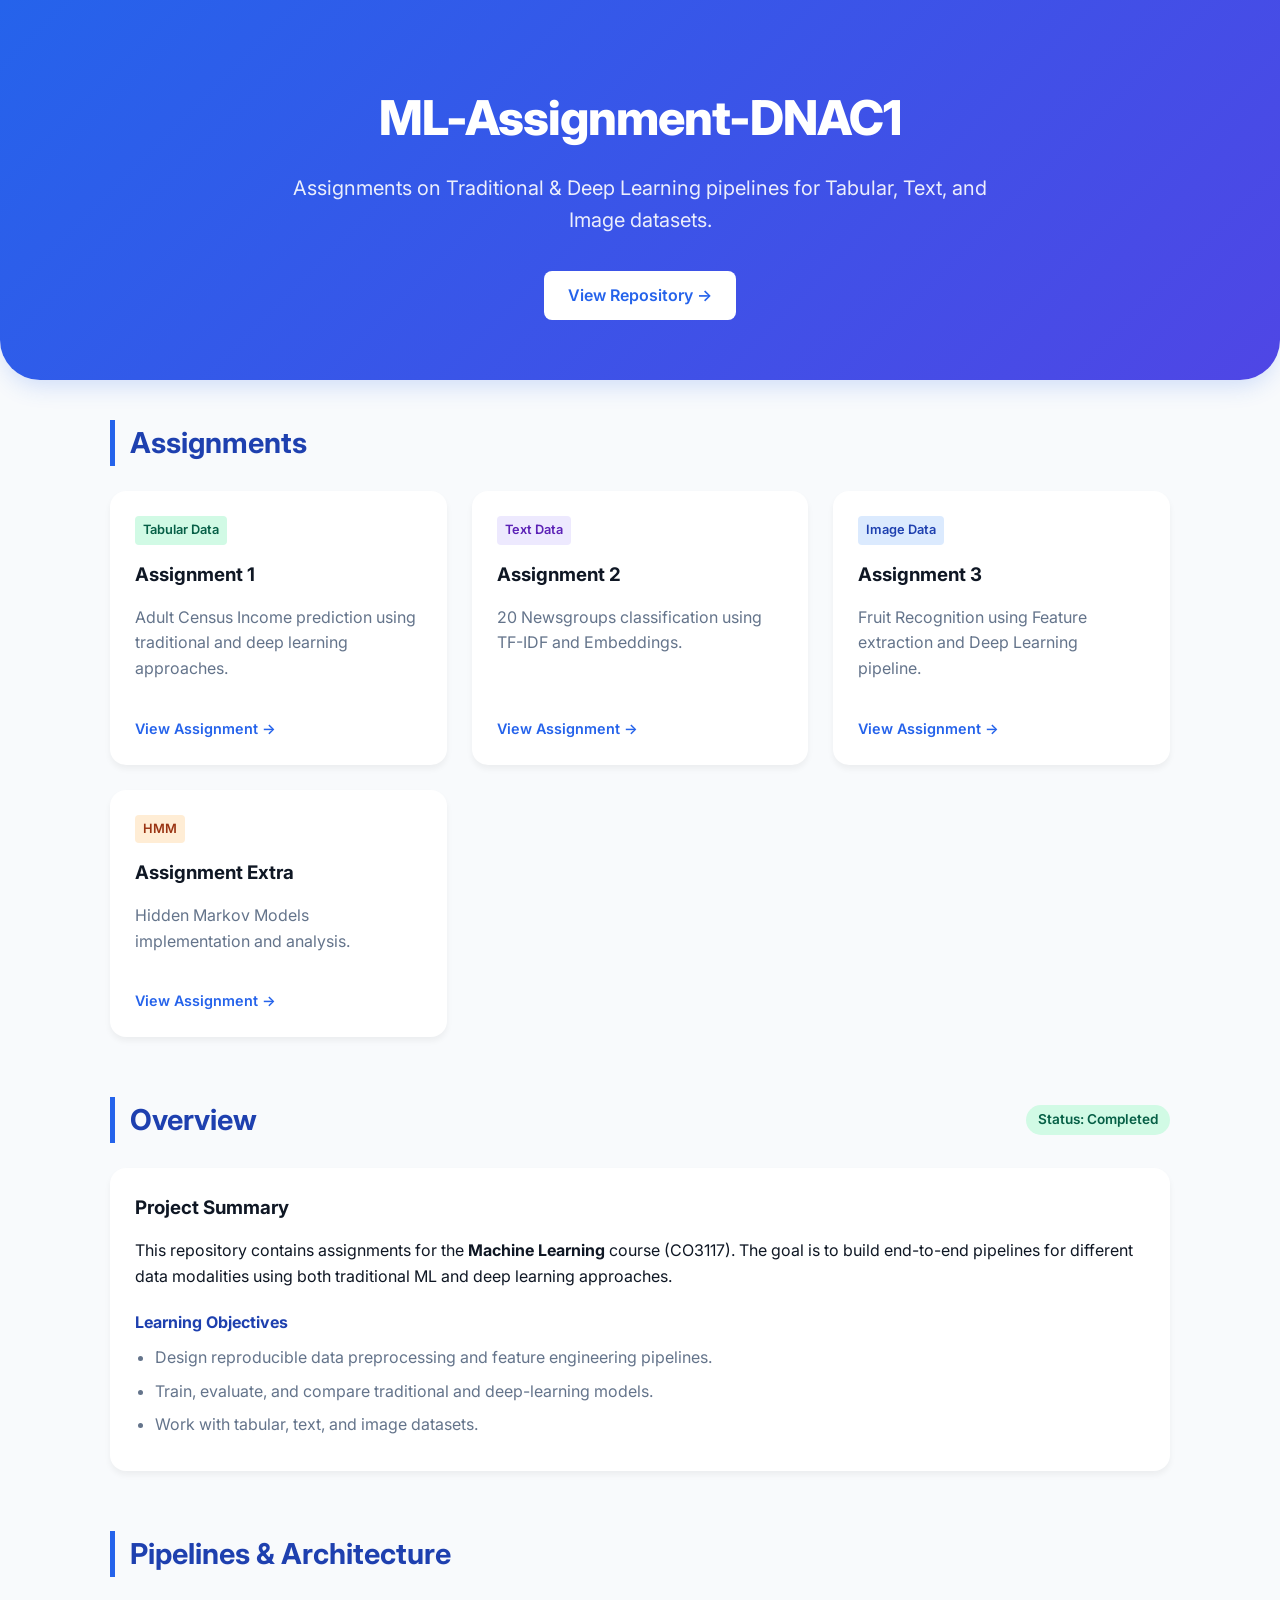
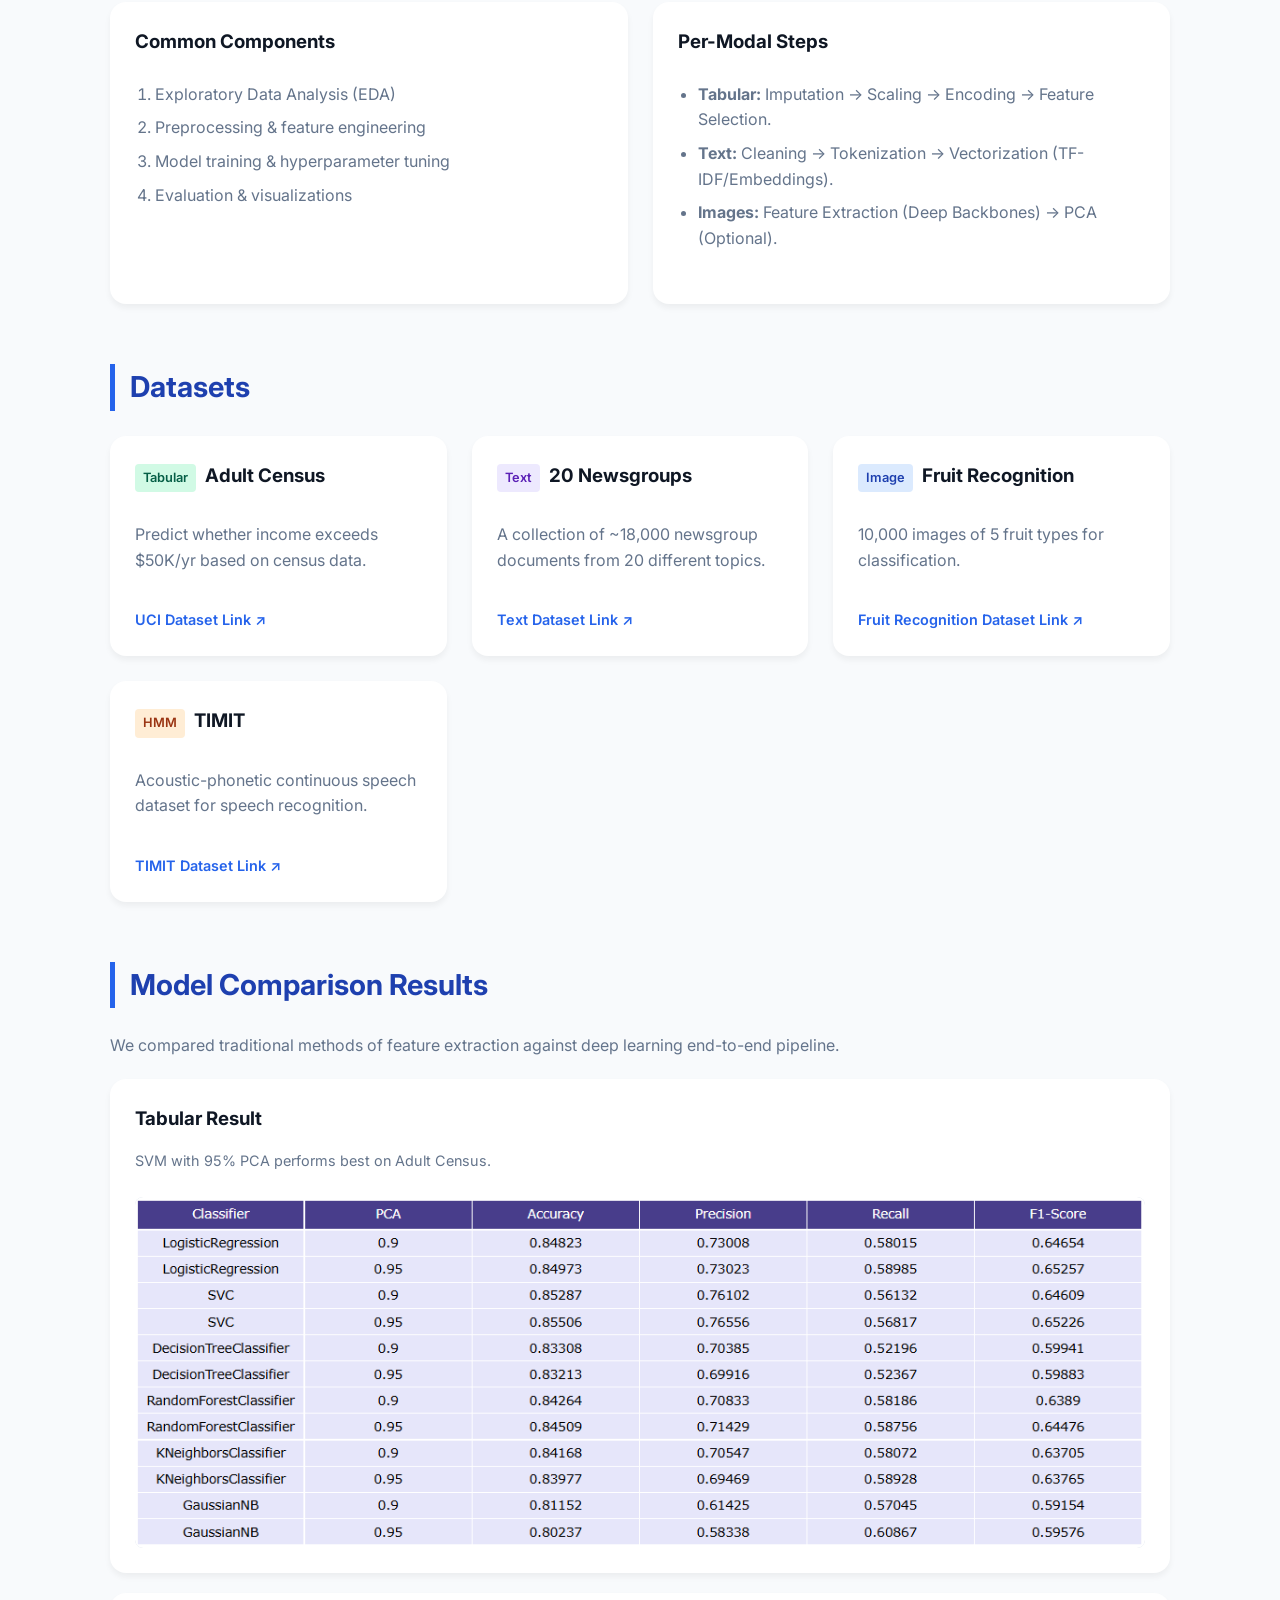
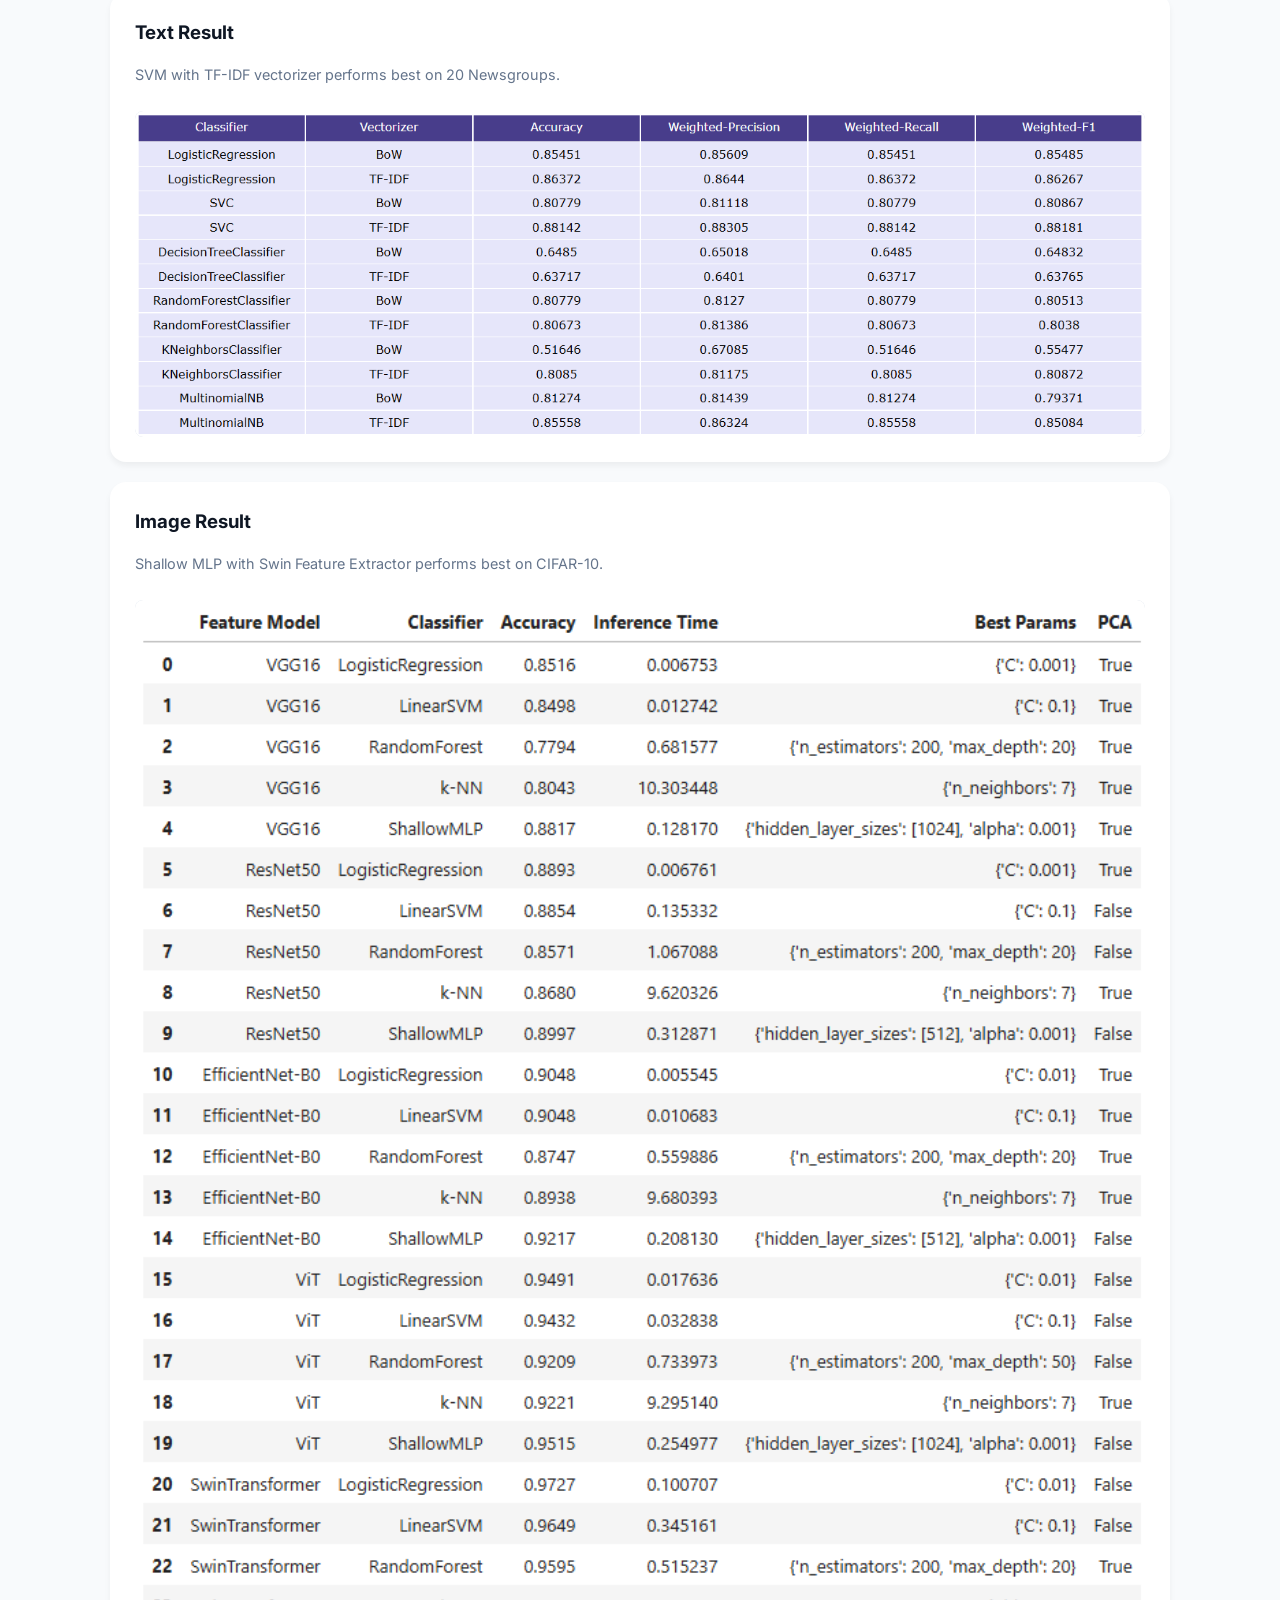
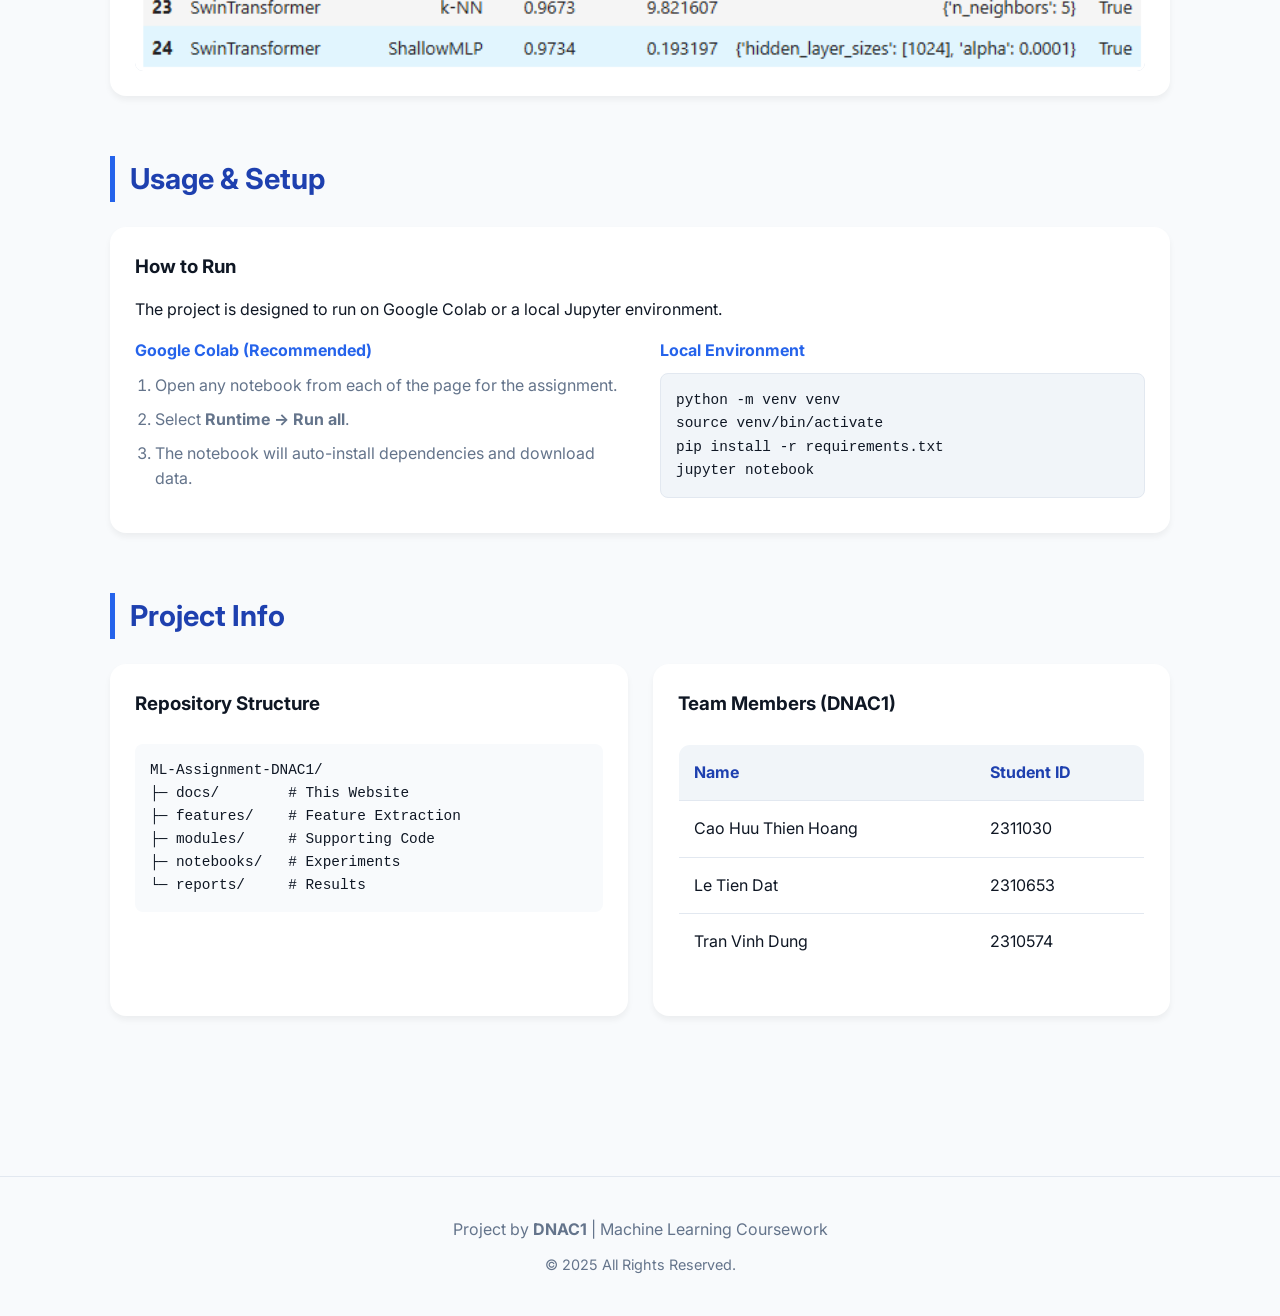
==== commit 5bb520d4: "added home buttons" ====
--- a/docs/index.html
+++ b/docs/index.html
@@ -446,7 +446,7 @@
         <section>
             <h2 class="section-title">Model Comparison Results</h2>
             <p style="margin-bottom: 20px; color: var(--text-muted); max-width: 800px;">
-                We compared traditional models against deep learning baselines. Due to resource constraints, extensive deep learning tuning was limited.
+                We compared traditional methods of feature extraction against deep learning end-to-end pipeline.
             </p>
             
             <!-- <div class="grid"> -->
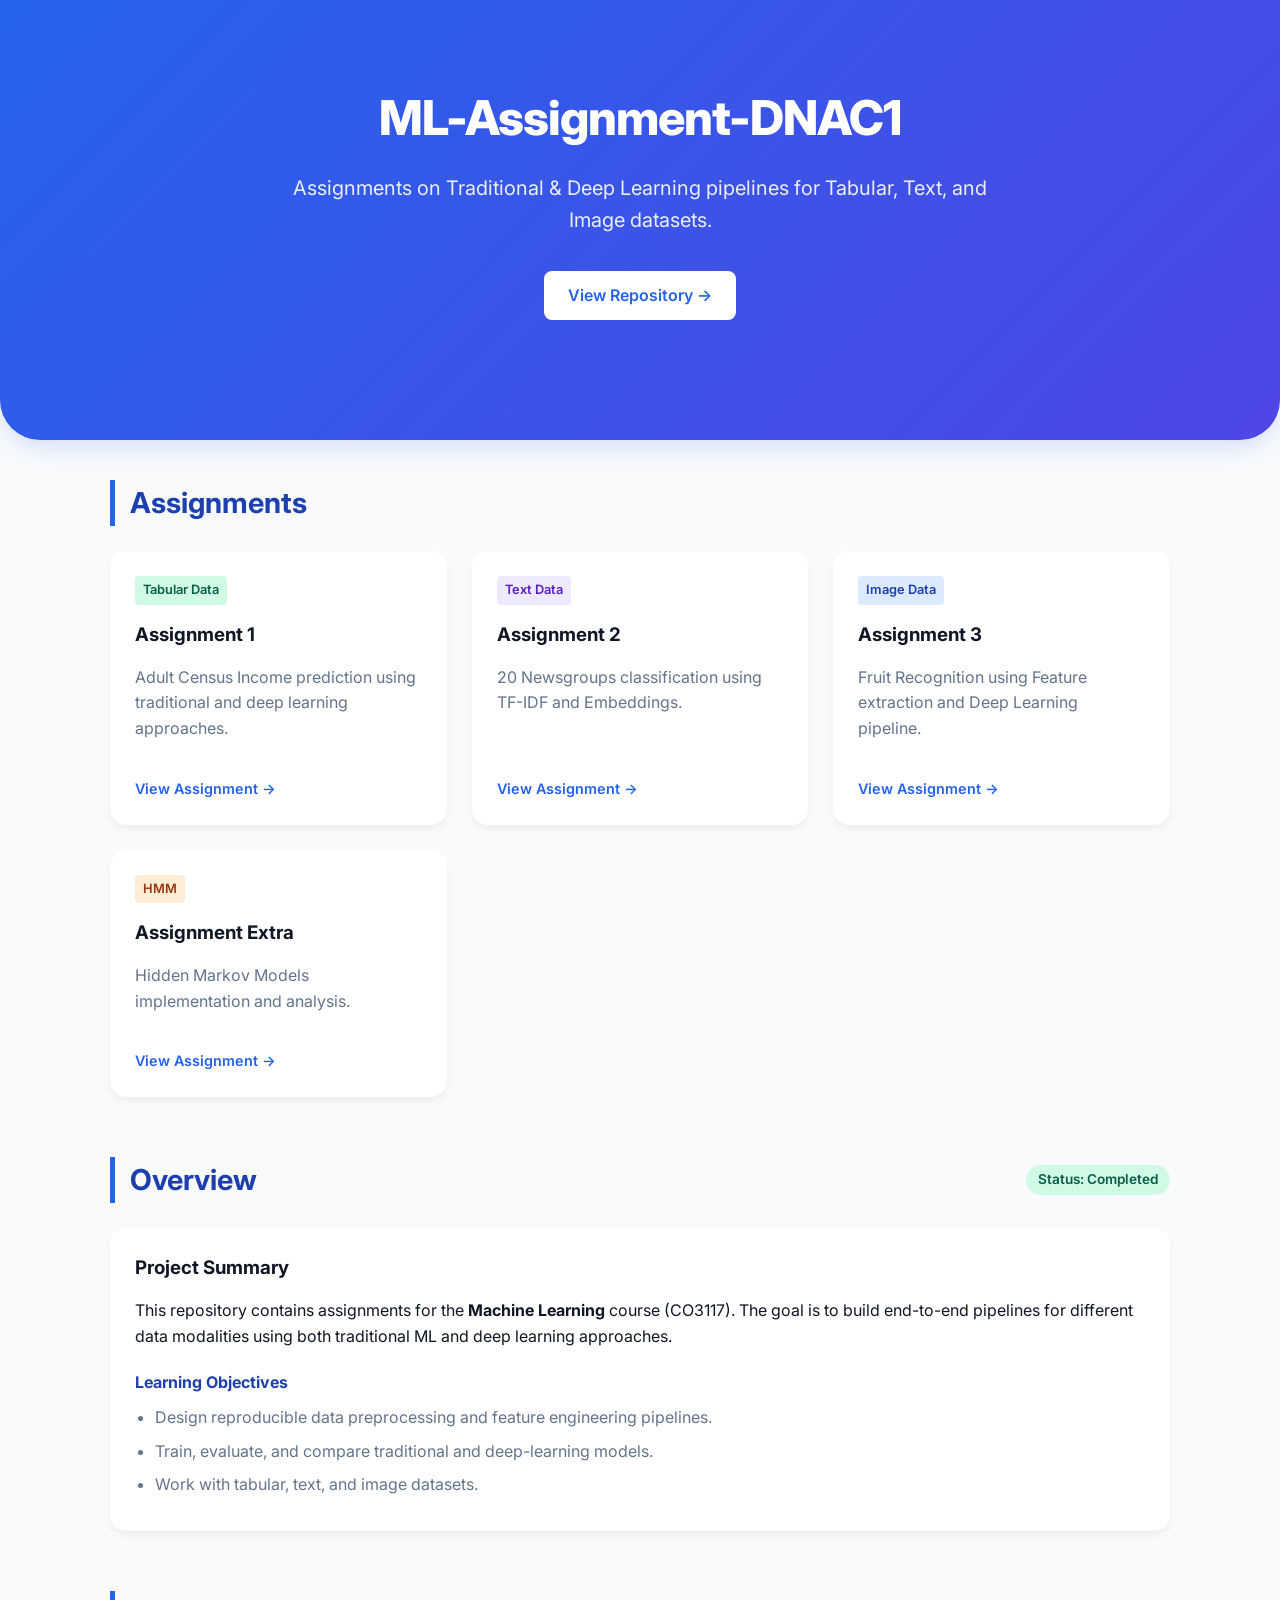
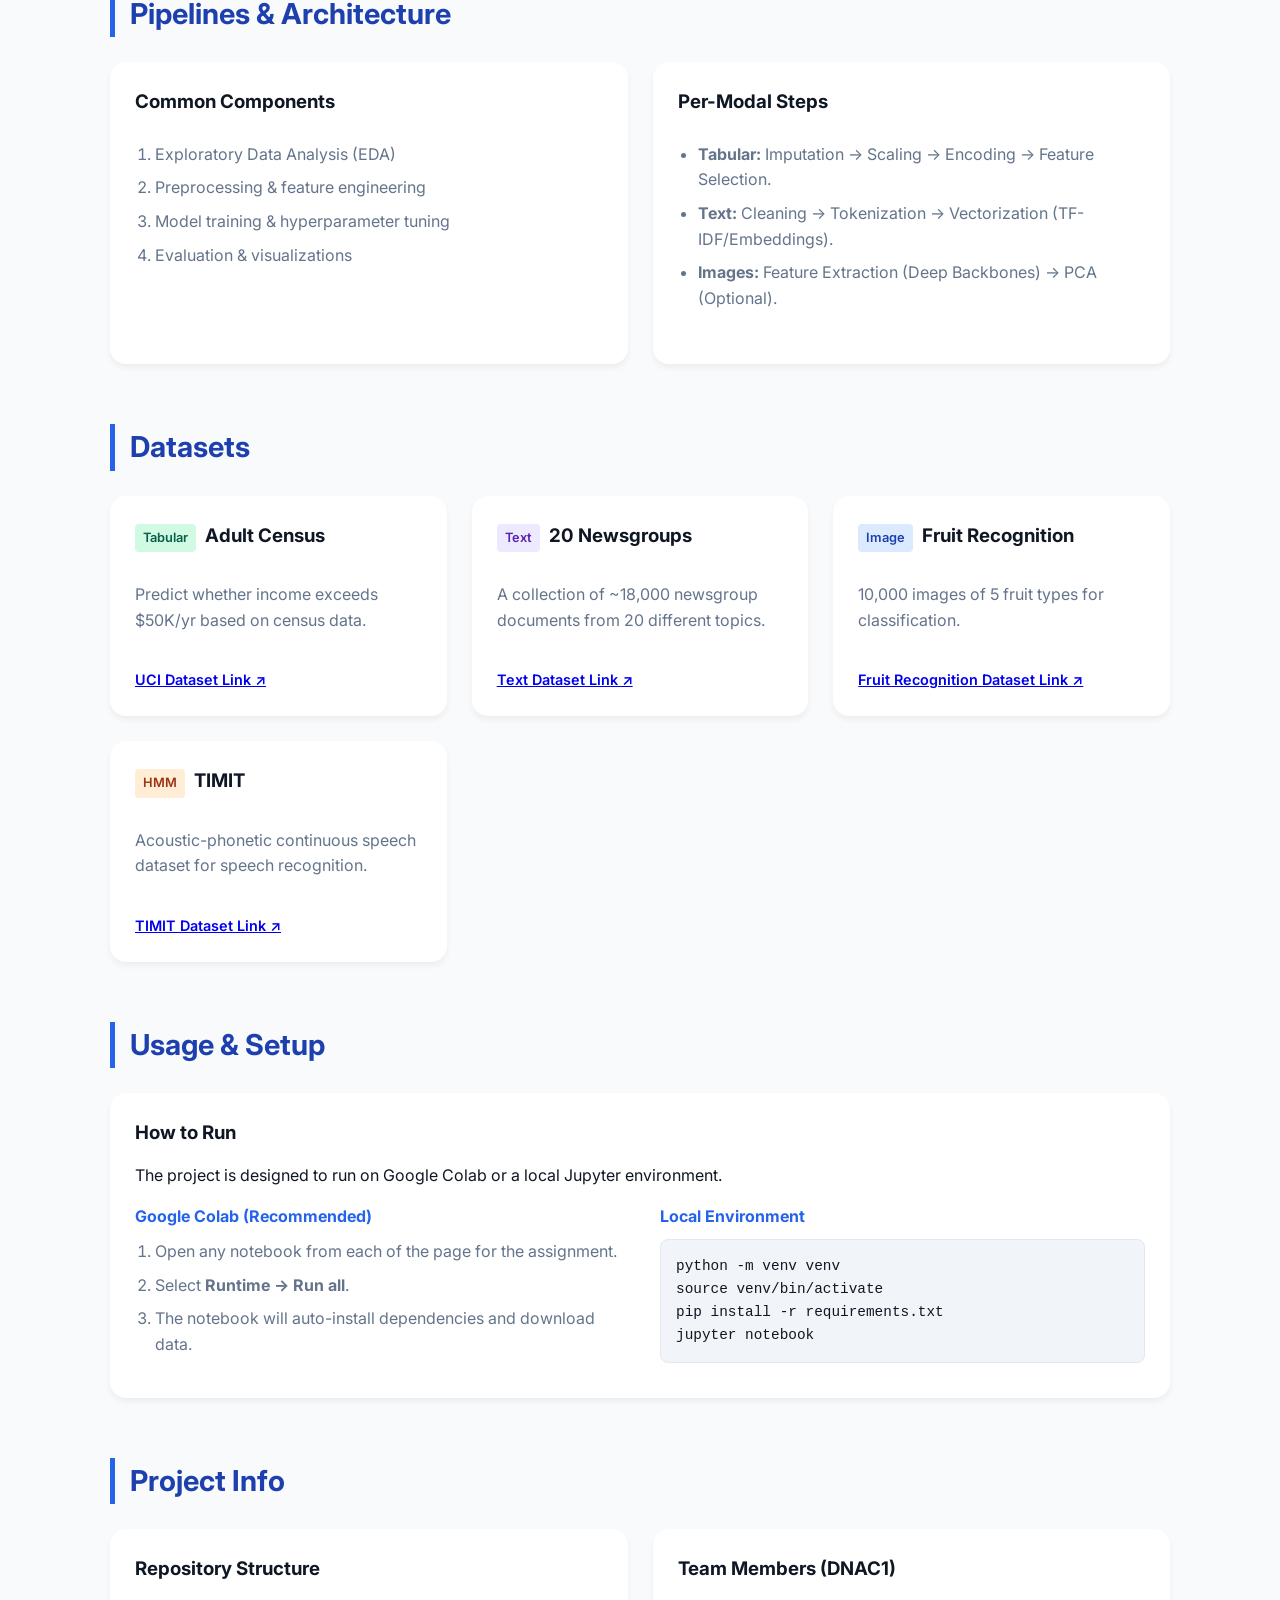
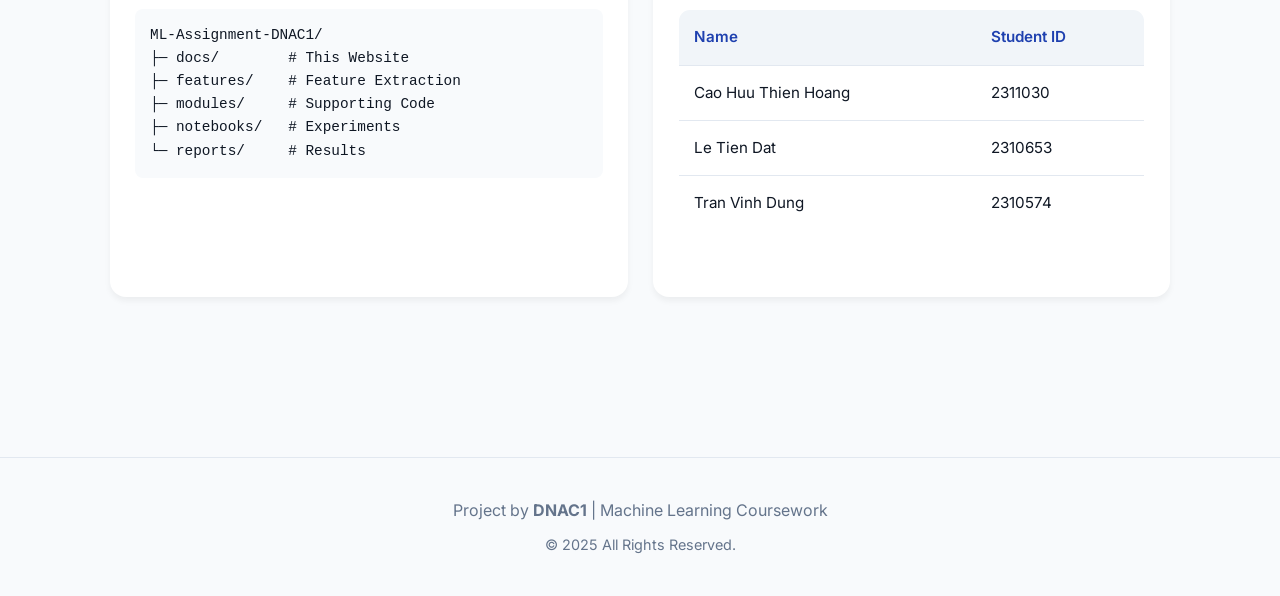
==== commit e05a7f30: "refactor style + js" ====
--- a/docs/index.html
+++ b/docs/index.html
@@ -6,319 +6,14 @@
     <meta name="viewport" content="width=device-width, initial-scale=1.0">
     <meta name="description" content="GitHub Page for ML Assignment: traditional & deep learning pipelines for tabular, text, and image data.">
     <title>ML-Assignment-DNAC1 — ML Pipelines Assignment</title>
-    <link href="https://fonts.googleapis.com/css2?family=Inter:wght@300;400;600;800&display=swap" rel="stylesheet">
     <link rel="icon" href="logo.ico">
-
-    <style>
-        :root {
-            --primary: #2563eb;
-            --primary-dark: #1e40af;
-            --secondary: #f1f5f9;
-            --text-main: #0f1724;
-            --text-muted: #64748b;
-            --bg: #f8fafc;
-            --card-bg: #ffffff;
-            --border: #e2e8f0;
-        }
-
-        * {
-            margin: 0;
-            padding: 0;
-            box-sizing: border-box;
-        }
-
-        body {
-            font-family: 'Inter', sans-serif;
-            background-color: var(--bg);
-            color: var(--text-main);
-            line-height: 1.6;
-        }
-
-        .container {
-            max-width: 1100px;
-            margin: 0 auto;
-            padding: 0 20px 60px;
-        }
-
-        header {
-            background: linear-gradient(135deg, var(--primary) 0%, #4f46e5 100%);
-            color: white;
-            padding: 80px 0 60px;
-            margin-bottom: 40px;
-            border-radius: 0 0 40px 40px;
-            box-shadow: 0 10px 25px -5px rgba(37, 99, 235, 0.2);
-            text-align: center;
-        }
-
-        header .container {
-            padding-bottom: 0;
-        }
-
-        h1 {
-            font-size: 3rem;
-            font-weight: 800;
-            margin-bottom: 15px;
-            letter-spacing: -1px;
-        }
-
-        .subtitle {
-            font-size: 1.25rem;
-            opacity: 0.9;
-            max-width: 700px;
-            margin: 0 auto;
-        }
-
-        .btn {
-            display: inline-block;
-            background: white;
-            color: var(--primary);
-            padding: 12px 24px;
-            border-radius: 8px;
-            text-decoration: none;
-            font-weight: 600;
-            margin-top: 25px;
-            transition: 0.2s;
-            border: none;
-            cursor: pointer;
-        }
-
-        .btn:hover {
-            transform: translateY(-2px);
-            box-shadow: 0 4px 12px rgba(0, 0, 0, 0.15);
-        }
-
-        .btn-outline {
-            background: transparent;
-            border: 2px solid white;
-            color: white;
-            margin-left: 10px;
-        }
-        
-        .btn-outline:hover {
-            background: rgba(255,255,255,0.1);
-        }
-
-        section {
-            margin-bottom: 60px;
-        }
-
-        .section-title {
-            font-size: 1.8rem;
-            margin-bottom: 25px;
-            color: var(--primary-dark);
-            border-left: 5px solid var(--primary);
-            padding-left: 15px;
-            display: flex;
-            align-items: center;
-            justify-content: space-between;
-        }
-
-        .grid {
-            display: grid;
-            grid-template-columns: repeat(auto-fit, minmax(280px, 1fr));
-            gap: 25px;
-        }
-
-        .card {
-            background: var(--card-bg);
-            border-radius: 16px;
-            padding: 25px;
-            margin-bottom: 20px;
-            box-shadow: 0 4px 6px rgba(0, 0, 0, 0.05);
-            transition: 0.2s;
-            height: 100%;
-            display: flex;
-            flex-direction: column;
-        }
-
-        .card:hover {
-            transform: translateY(-3px);
-            box-shadow: 0 10px 15px rgba(0, 0, 0, 0.05);
-        }
-
-        .card h3 {
-            margin-bottom: 15px;
-            color: var(--text-main);
-        }
-        
-        .card-link {
-            text-decoration: none;
-            color: inherit;
-            height: 100%;
-        }
-
-        .img-placeholder {
-            width: 100%;
-            background: #e2e8f0;
-            display: flex;
-            align-items: center;
-            justify-content: center;
-            color: var(--text-muted);
-            font-weight: 600;
-            border-radius: 8px;
-            overflow: hidden;
-            margin-top: 15px;
-            cursor: pointer;
-        }
-
-        .preview-img {
-            width: 100%;
-            height: auto;
-            object-fit: contain;
-            border-radius: 8px;
-            display: block;
-        }
-
-        .metrics-table {
-            width: 100%;
-            border-collapse: collapse;
-            background: white;
-            border-radius: 12px;
-            overflow: hidden;
-            box-shadow: 0 4px 6px rgba(0, 0, 0, 0.05);
-        }
-
-        .metrics-table th,
-        .metrics-table td {
-            padding: 15px;
-            text-align: left;
-            border-bottom: 1px solid var(--border);
-        }
-
-        .metrics-table th {
-            background: var(--secondary);
-            color: var(--primary-dark);
-        }
-
-        code, pre {
-            font-family: 'SFMono-Regular', Consolas, 'Liberation Mono', Menlo, monospace;
-            font-size: 0.9em;
-        }
-        
-        code {
-            background: rgba(37, 99, 235, 0.08);
-            padding: 2px 6px;
-            border-radius: 4px;
-            color: var(--primary-dark);
-        }
-
-        pre {
-            background: var(--secondary);
-            padding: 15px;
-            border-radius: 8px;
-            overflow-x: auto;
-            margin: 10px 0;
-            border: 1px solid var(--border);
-        }
-
-        ul, ol {
-            margin-left: 20px;
-            color: var(--text-muted);
-        }
-        
-        li {
-            margin-bottom: 8px;
-        }
-
-        .tag {
-            display: inline-block;
-            padding: 4px 8px;
-            border-radius: 4px;
-            font-size: 0.8rem;
-            font-weight: 600;
-            margin-right: 5px;
-            margin-bottom: 5px;
-        }
-
-        .tag-blue { background: #dbeafe; color: #1e40af; }
-        .tag-green { background: #d1fae5; color: #065f46; }
-        .tag-purple { background: #ede9fe; color: #5b21b6; }
-        .tag-orange { background: #ffedd5; color: #9a3412; }
-
-        footer {
-            text-align: center;
-            padding: 40px;
-            color: var(--text-muted);
-            border-top: 1px solid var(--border);
-            margin-top: 40px;
-        }
-
-        #lightbox {
-            display: none;
-            position: fixed;
-            inset: 0;
-            background: rgba(2, 6, 23, 0.85);
-            justify-content: center;
-            align-items: center;
-            z-index: 999;
-            padding: 20px;
-            backdrop-filter: blur(5px);
-        }
-
-        #lb-img {
-            max-width: 100%;
-            max-height: 90%;
-            border-radius: 10px;
-            box-shadow: 0 20px 25px -5px rgba(0, 0, 0, 0.1);
-        }
-
-        #lb-close {
-            position: absolute;
-            right: 30px;
-            top: 30px;
-            background: rgba(255, 255, 255, 0.1);
-            border: none;
-            color: #fff;
-            font-size: 24px;
-            cursor: pointer;
-            width: 40px;
-            height: 40px;
-            border-radius: 50%;
-            display: flex;
-            align-items: center;
-            justify-content: center;
-            transition: 0.2s;
-        }
-        
-        #lb-close:hover {
-            background: rgba(255, 255, 255, 0.2);
-        }
-        
-        a {
-            color: var(--primary);
-            text-decoration: none;
-        }
-        
-        a:hover {
-            text-decoration: underline;
-        }
-        
-        /* Helper for cards acting as links */
-        .card-action {
-            margin-top: auto;
-            padding-top: 15px;
-            color: var(--primary);
-            font-weight: 600;
-            font-size: 0.9rem;
-            display: flex;
-            align-items: center;
-        }
-        
-        .status-badge {
-            background: #d1fae5; 
-            color: #065f46;
-            padding: 4px 12px;
-            border-radius: 20px;
-            font-size: 0.85rem;
-            font-weight: 600;
-        }
-    </style>
+    <link rel="stylesheet" href="style.css">
 </head>
 
 <body>
 
     <header>
-        <div class="container">
+        <div class="container text-center">
             <h1>ML-Assignment-DNAC1</h1>
             <p class="subtitle">Assignments on Traditional & Deep Learning pipelines for Tabular, Text, and Image datasets.</p>
             <div style="margin-top: 10px;">
@@ -444,39 +139,6 @@
         </section>
 
         <section>
-            <h2 class="section-title">Model Comparison Results</h2>
-            <p style="margin-bottom: 20px; color: var(--text-muted); max-width: 800px;">
-                We compared traditional methods of feature extraction against deep learning end-to-end pipeline.
-            </p>
-            
-            <!-- <div class="grid"> -->
-                <div class="card">
-                    <h3>Tabular Result</h3>
-                    <p style="color: var(--text-muted); font-size: 0.9rem; margin-bottom: 10px;">SVM with 95% PCA performs best on Adult Census.</p>
-                    <div class="img-placeholder">
-                        <img src="compare_model_1.png" alt="Model Comparison: Tabular Data" class="preview-img">
-                    </div>
-                </div>
-                
-                <div class="card">
-                    <h3>Text Result</h3>
-                    <p style="color: var(--text-muted); font-size: 0.9rem; margin-bottom: 10px;">SVM with TF-IDF vectorizer performs best on 20 Newsgroups.</p>
-                    <div class="img-placeholder">
-                        <img src="compare_model_2.png" alt="Model Comparison: Text Data" class="preview-img">
-                    </div>
-                </div>
-                
-                <div class="card">
-                    <h3>Image Result</h3>
-                    <p style="color: var(--text-muted); font-size: 0.9rem; margin-bottom: 10px;">Shallow MLP with Swin Feature Extractor performs best on CIFAR-10.</p>
-                    <div class="img-placeholder">
-                        <img src="compare_model_3.png" alt="Model Comparison: Image Data" class="preview-img">
-                    </div>
-                </div>
-            <!-- </div> -->
-        </section>
-
-        <section>
             <h2 class="section-title">Usage & Setup</h2>
             <div class="card">
                 <h3>How to Run</h3>
@@ -545,6 +207,7 @@
 
     </main>
 
+    <!-- Lightbox Container -->
     <div id="lightbox">
         <button id="lb-close">✕</button>
         <img id="lb-img" src="" alt="">
@@ -555,40 +218,8 @@
         <p style="margin-top: 10px; font-size: 0.9rem;">&copy; 2025 All Rights Reserved.</p>
     </footer>
 
-    <script>
-        (function () {
-            const lb = document.getElementById('lightbox');
-            const lbImg = document.getElementById('lb-img');
-            const closeBtn = document.getElementById('lb-close');
-
-            function open(src, alt) {
-                if (!src || src === 'undefined') return;
-                lbImg.src = src;
-                lbImg.alt = alt || '';
-                lb.style.display = 'flex';
-            }
-
-            function close() {
-                lb.style.display = 'none';
-                lbImg.src = '';
-            }
-
-            // Add click listeners to all preview images
-            document.querySelectorAll('.preview-img').forEach(el => {
-                el.addEventListener('click', () => open(el.src, el.alt));
-            });
-
-            closeBtn.addEventListener('click', close);
-            lb.addEventListener('click', (e) => {
-                if (e.target === lb) close();
-            });
-            
-            // Escape key to close
-            document.addEventListener('keydown', (e) => {
-                if (e.key === 'Escape') close();
-            });
-        })();
-    </script>
+    <!-- External Script -->
+    <script src="main.js"></script>
 
 </body>
 
--- a/docs/style.css
+++ b/docs/style.css
@@ -0,0 +1,306 @@
+@import url('https://fonts.googleapis.com/css2?family=Inter:wght@300;400;600;800&display=swap');
+
+:root {
+    --primary: #2563eb;
+    --primary-dark: #1e40af;
+    --secondary: #f1f5f9;
+    --text-main: #0f1724;
+    --text-muted: #64748b;
+    --bg: #f8fafc;
+    --card-bg: #ffffff;
+    --border: #e2e8f0;
+    --success: #10b981;
+}
+
+* { margin: 0; padding: 0; box-sizing: border-box; }
+
+body {
+    font-family: 'Inter', sans-serif;
+    background-color: var(--bg);
+    color: var(--text-main);
+    line-height: 1.6;
+}
+
+.container { max-width: 1100px; margin: 0 auto; padding: 0 20px 60px; }
+
+/* --- Header & Navigation --- */
+header {
+    background: linear-gradient(135deg, var(--primary) 0%, #4f46e5 100%);
+    color: white;
+    padding: 80px 0 60px;
+    margin-bottom: 40px;
+    border-radius: 0 0 40px 40px;
+    box-shadow: 0 10px 25px -5px rgba(37, 99, 235, 0.2);
+    position: relative;
+    text-align: center; /* Default center for index */
+}
+
+/* For assignment pages that need left alignment inside the header container */
+header .container { text-align: left; }
+
+/* Explicit override for Index if needed, or we use a utility class */
+.text-center { text-align: center !important; }
+
+h1 {
+    font-size: 3rem;
+    font-weight: 800;
+    margin-bottom: 15px;
+    letter-spacing: -1px;
+}
+
+.subtitle {
+    font-size: 1.25rem;
+    opacity: 0.9;
+    max-width: 700px;
+    margin: 0 auto; /* Centers the subtitle if text-align is center */
+}
+
+/* Home Button */
+.back-home {
+    position: absolute;
+    top: 25px;
+    left: 25px;
+    display: flex;
+    align-items: center;
+    gap: 8px;
+    color: rgba(255, 255, 255, 0.9);
+    text-decoration: none;
+    font-weight: 600;
+    font-size: 0.95rem;
+    padding: 8px 16px;
+    background: rgba(255, 255, 255, 0.15);
+    backdrop-filter: blur(4px);
+    border-radius: 30px;
+    border: 1px solid rgba(255, 255, 255, 0.2);
+    transition: all 0.2s ease;
+    z-index: 10;
+}
+
+.back-home:hover {
+    background: rgba(255, 255, 255, 0.25);
+    transform: translateX(-3px);
+    color: #fff;
+}
+
+.back-home svg { width: 18px; height: 18px; fill: currentColor; }
+
+@media (max-width: 600px) {
+    .back-home { top: 20px; left: 20px; padding: 6px 12px; font-size: 0.85rem; }
+    h1 { font-size: 2.2rem; }
+}
+
+/* --- Buttons --- */
+.btn {
+    display: inline-block;
+    background: white;
+    color: var(--primary);
+    padding: 12px 24px;
+    border-radius: 8px;
+    text-decoration: none;
+    font-weight: 600;
+    margin-top: 25px;
+    transition: 0.2s;
+    border: none;
+    cursor: pointer;
+}
+
+.btn:hover {
+    transform: translateY(-2px);
+    box-shadow: 0 4px 12px rgba(0, 0, 0, 0.15);
+}
+
+.btn-outline {
+    background: transparent;
+    border: 2px solid white;
+    color: white;
+    margin-left: 10px;
+}
+
+.btn-outline:hover {
+    background: rgba(255,255,255,0.1);
+}
+
+/* --- Content Structure --- */
+section { margin-bottom: 60px; }
+
+.section-title {
+    font-size: 1.8rem;
+    margin-bottom: 25px;
+    color: var(--primary-dark);
+    border-left: 5px solid var(--primary);
+    padding-left: 15px;
+    display: flex;
+    justify-content: space-between; /* To support badges in titles */
+    align-items: center;
+}
+
+.grid {
+    display: grid;
+    grid-template-columns: repeat(auto-fit, minmax(280px, 1fr));
+    gap: 25px;
+}
+
+.card {
+    background: var(--card-bg);
+    border-radius: 16px;
+    padding: 25px;
+    margin-bottom: 20px;
+    box-shadow: 0 4px 6px rgba(0, 0, 0, 0.05);
+    transition: 0.2s;
+    height: 100%;
+    display: flex;
+    flex-direction: column;
+}
+
+.card:hover { transform: translateY(-3px); box-shadow: 0 10px 15px rgba(0, 0, 0, 0.05); }
+
+.card-link { text-decoration: none; color: inherit; height: 100%; display: block; }
+.card h3 { margin-bottom: 15px; color: var(--text-main); }
+
+.card-action {
+    margin-top: auto;
+    padding-top: 15px;
+    color: var(--primary);
+    font-weight: 600;
+    font-size: 0.9rem;
+}
+
+/* --- Images --- */
+.img-placeholder {
+    width: 100%;
+    background: #e2e8f0;
+    display: flex;
+    align-items: center;
+    justify-content: center;
+    color: var(--text-muted);
+    font-weight: 600;
+    border-radius: 8px;
+    overflow: hidden;
+    margin-top: 15px;
+    margin-bottom: 15px;
+}
+
+.preview-img {
+    width: 100%;
+    height: auto;
+    object-fit: contain;
+    border-radius: 8px;
+    cursor: pointer;
+    display: block;
+    transition: opacity 0.2s;
+}
+
+.preview-img:hover { opacity: 0.95; }
+
+/* --- Tables --- */
+.metrics-table {
+    width: 100%;
+    border-collapse: collapse;
+    background: white;
+    border-radius: 12px;
+    overflow: hidden;
+    box-shadow: 0 4px 6px rgba(0, 0, 0, 0.05);
+    margin: 20px 0;
+    font-size: 0.95rem;
+}
+
+.metrics-table th, .metrics-table td {
+    padding: 15px;
+    text-align: left;
+    border-bottom: 1px solid var(--border);
+}
+
+.metrics-table th { background: var(--secondary); color: var(--primary-dark); font-weight: 600; }
+.metrics-table tr:last-child td { border-bottom: none; }
+.metrics-table tr:hover { background-color: #f8fafc; }
+
+/* --- Typography & Elements --- */
+code, pre {
+    font-family: 'SFMono-Regular', Consolas, 'Liberation Mono', Menlo, monospace;
+    font-size: 0.9em;
+}
+
+code {
+    background: rgba(37, 99, 235, 0.08);
+    padding: 2px 6px;
+    border-radius: 4px;
+    color: var(--primary-dark);
+}
+
+pre {
+    background: var(--secondary);
+    padding: 15px;
+    border-radius: 8px;
+    overflow-x: auto;
+    margin: 10px 0;
+    border: 1px solid var(--border);
+    white-space: pre-wrap;
+}
+
+ul, ol { margin-left: 20px; color: var(--text-muted); }
+li { margin-bottom: 8px; }
+
+/* --- Tags & Badges --- */
+.tag { display: inline-block; padding: 4px 8px; border-radius: 4px; font-size: 0.8rem; font-weight: 600; margin-right: 5px; margin-bottom: 5px;}
+.tag-model, .tag-blue { background: #dbeafe; color: #1e40af; }
+.tag-score, .tag-green { background: #d1fae5; color: #065f46; }
+.tag-purple { background: #ede9fe; color: #5b21b6; }
+.tag-orange { background: #ffedd5; color: #9a3412; }
+
+.status-badge {
+    background: #d1fae5; 
+    color: #065f46;
+    padding: 4px 12px;
+    border-radius: 20px;
+    font-size: 0.85rem;
+    font-weight: 600;
+}
+
+/* Footer */
+footer {
+    text-align: center;
+    padding: 40px;
+    color: var(--text-muted);
+    border-top: 1px solid var(--border);
+    margin-top: 40px;
+}
+
+/* --- Lightbox --- */
+#lightbox {
+    display: none;
+    position: fixed;
+    inset: 0;
+    background: rgba(2, 6, 23, 0.85);
+    justify-content: center;
+    align-items: center;
+    z-index: 1000;
+    padding: 20px;
+    backdrop-filter: blur(5px);
+}
+
+#lb-img {
+    max-width: 100%;
+    max-height: 90vh;
+    border-radius: 8px;
+    box-shadow: 0 20px 25px -5px rgba(0, 0, 0, 0.3);
+}
+
+#lb-close {
+    position: absolute;
+    right: 30px;
+    top: 30px;
+    background: rgba(255, 255, 255, 0.1);
+    border: none;
+    color: #fff;
+    font-size: 24px;
+    cursor: pointer;
+    width: 40px;
+    height: 40px;
+    border-radius: 50%;
+    display: flex;
+    align-items: center;
+    justify-content: center;
+    transition: 0.2s;
+}
+
+#lb-close:hover { background: rgba(255, 255, 255, 0.2); }
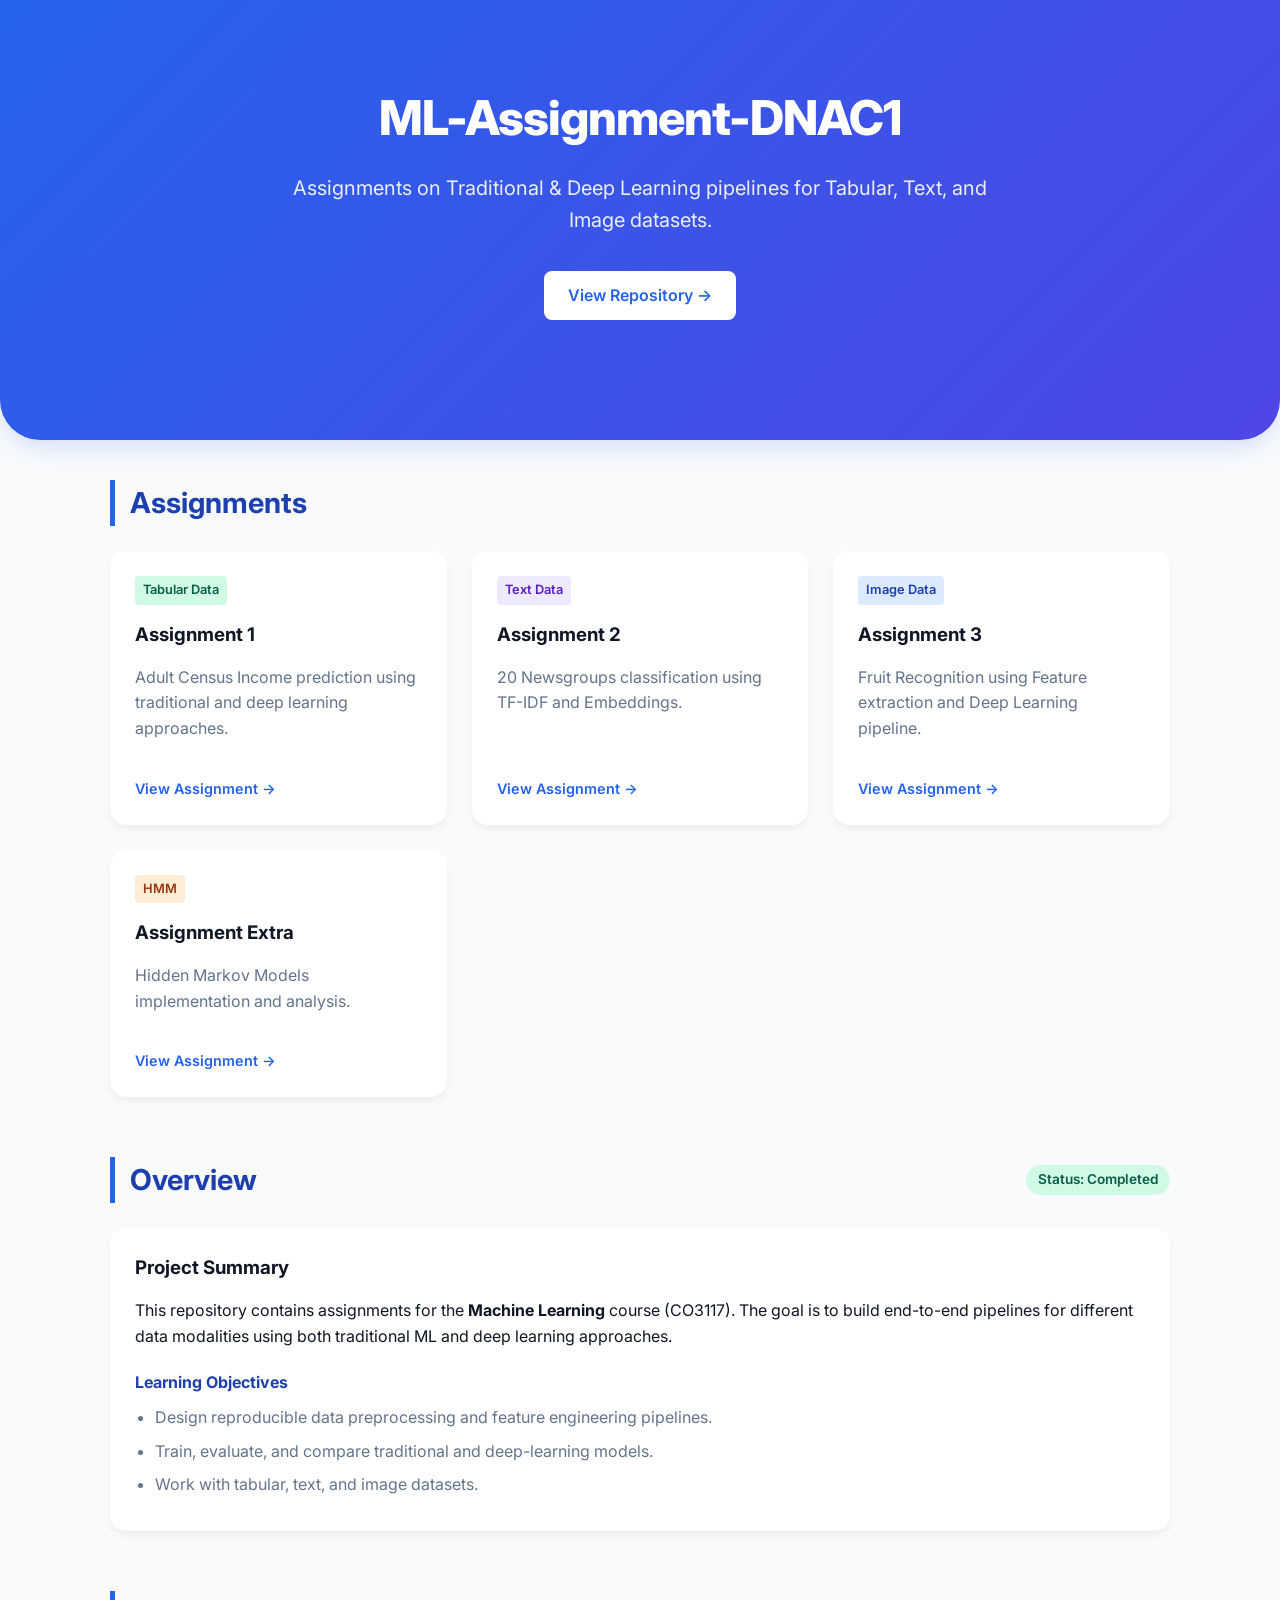
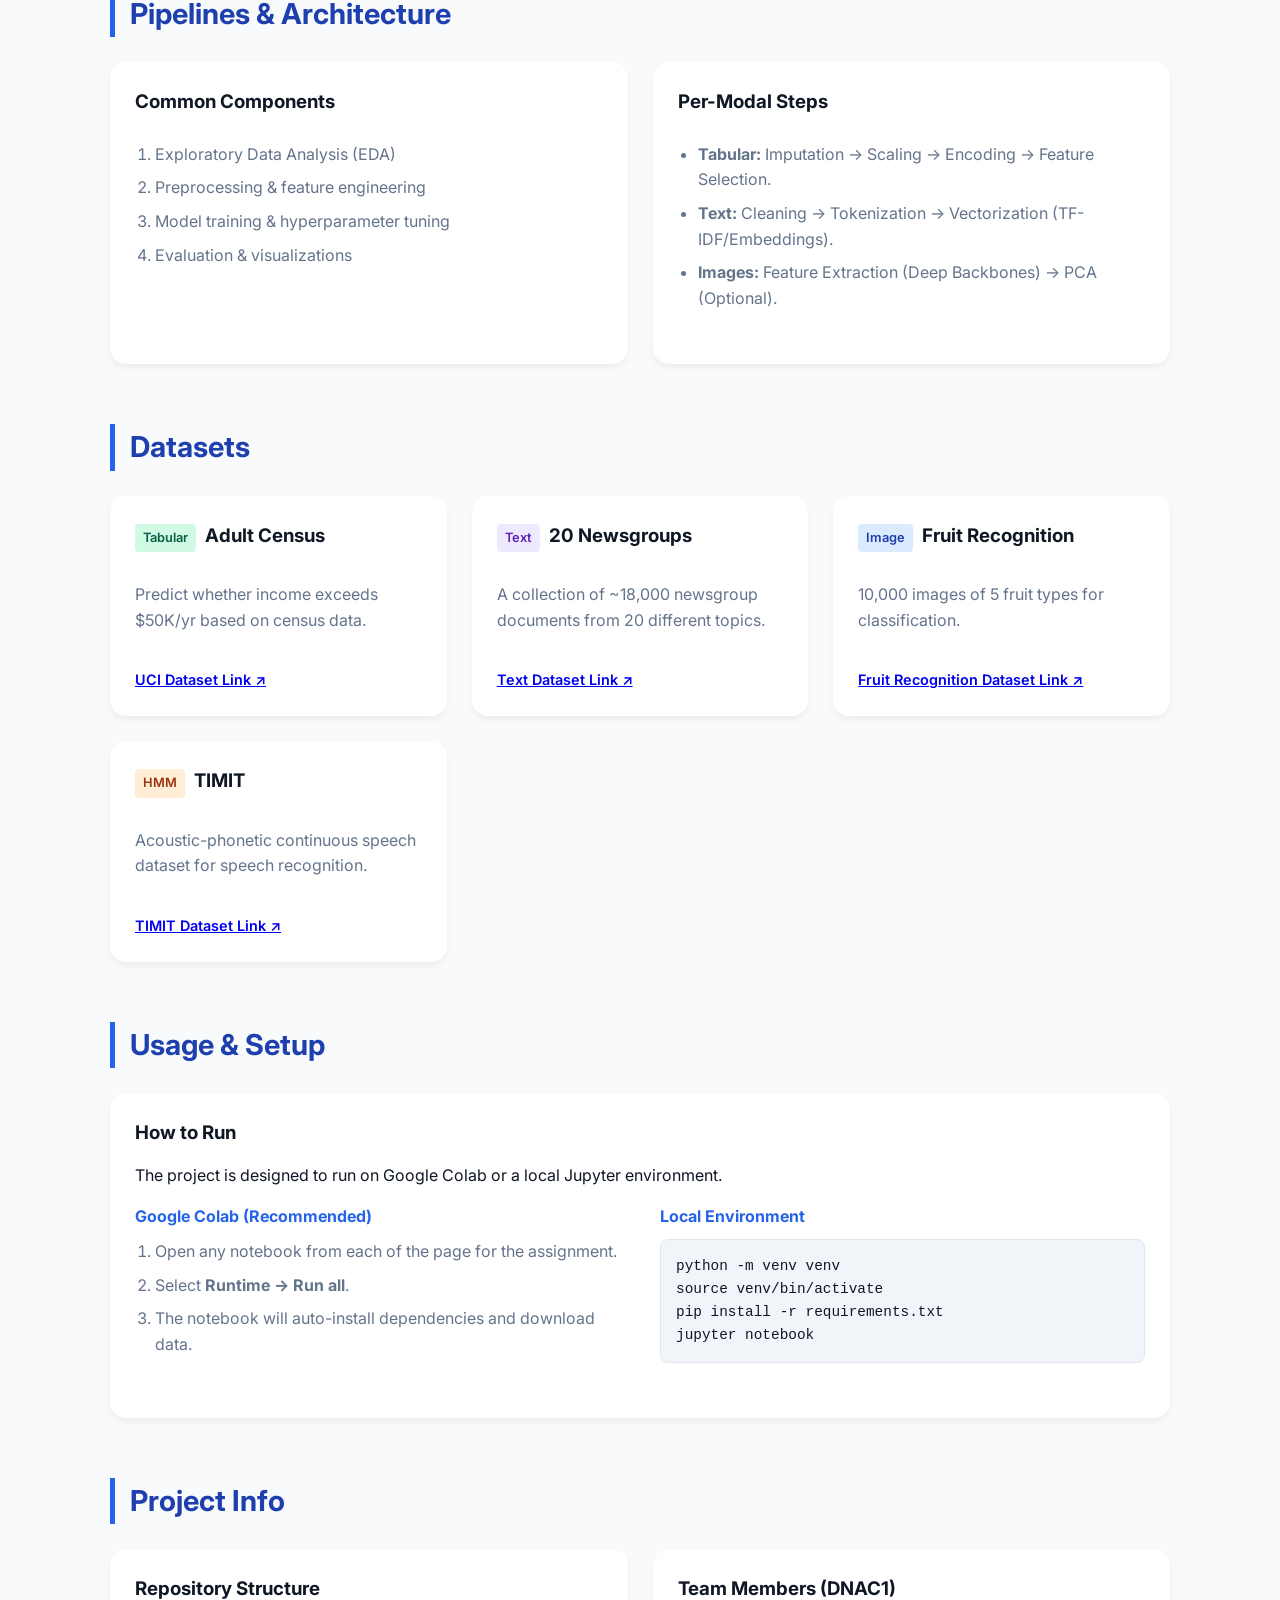
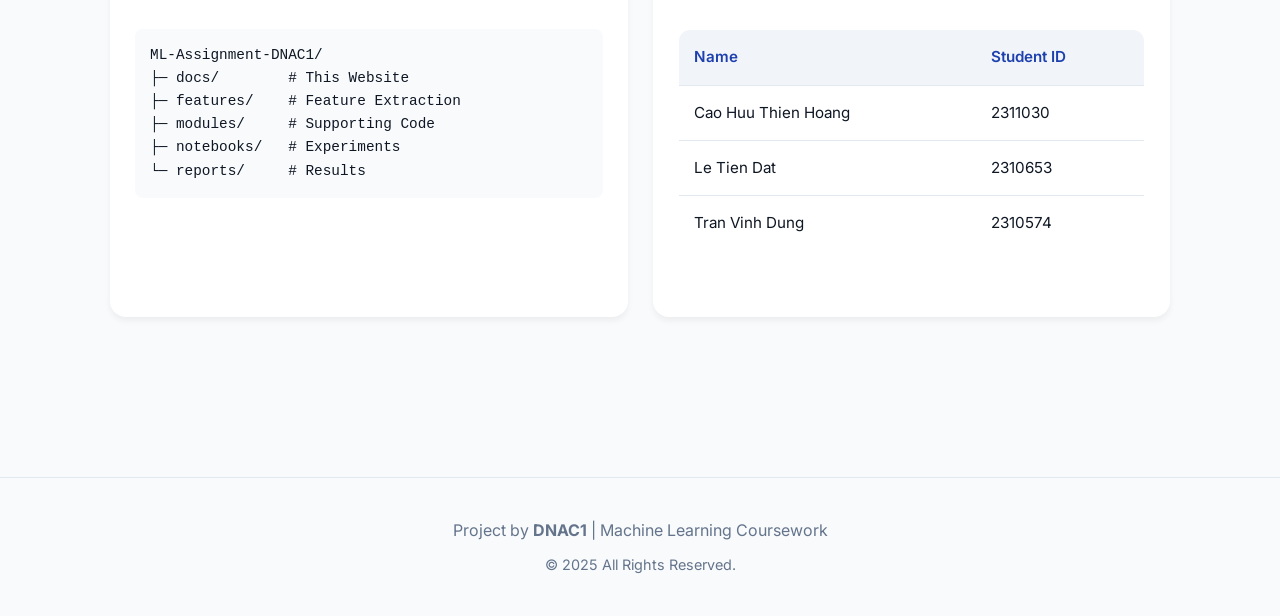
==== commit 5746869c: "fix style" ====
--- a/docs/index.html
+++ b/docs/index.html
@@ -6,7 +6,7 @@
     <meta name="viewport" content="width=device-width, initial-scale=1.0">
     <meta name="description" content="GitHub Page for ML Assignment: traditional & deep learning pipelines for tabular, text, and image data.">
     <title>ML-Assignment-DNAC1 — ML Pipelines Assignment</title>
-    <link rel="icon" href="logo.ico">
+    <link rel="icon" href="logo.ico" type="image/x-icon">
     <link rel="stylesheet" href="style.css">
 </head>
 
@@ -15,7 +15,7 @@
     <header>
         <div class="container text-center">
             <h1>ML-Assignment-DNAC1</h1>
-            <p class="subtitle">Assignments on Traditional & Deep Learning pipelines for Tabular, Text, and Image datasets.</p>
+            <p class="subtitle text-center">Assignments on Traditional & Deep Learning pipelines for Tabular, Text, and Image datasets.</p>
             <div style="margin-top: 10px;">
                 <a href="https://github.com/broistg/ML-Assignment-DNAC1" class="btn">View Repository →</a>
             </div>
--- a/docs/style.css
+++ b/docs/style.css
@@ -32,7 +32,7 @@
     border-radius: 0 0 40px 40px;
     box-shadow: 0 10px 25px -5px rgba(37, 99, 235, 0.2);
     position: relative;
-    text-align: center; /* Default center for index */
+    text-align: center;
 }
 
 /* For assignment pages that need left alignment inside the header container */
@@ -52,7 +52,10 @@
     font-size: 1.25rem;
     opacity: 0.9;
     max-width: 700px;
-    margin: 0 auto; /* Centers the subtitle if text-align is center */
+}
+
+.subtitle.text-center {
+    margin: 0 auto;
 }
 
 /* Home Button */
@@ -138,6 +141,7 @@
     display: grid;
     grid-template-columns: repeat(auto-fit, minmax(280px, 1fr));
     gap: 25px;
+    margin-bottom: 20px;
 }
 
 .card {
